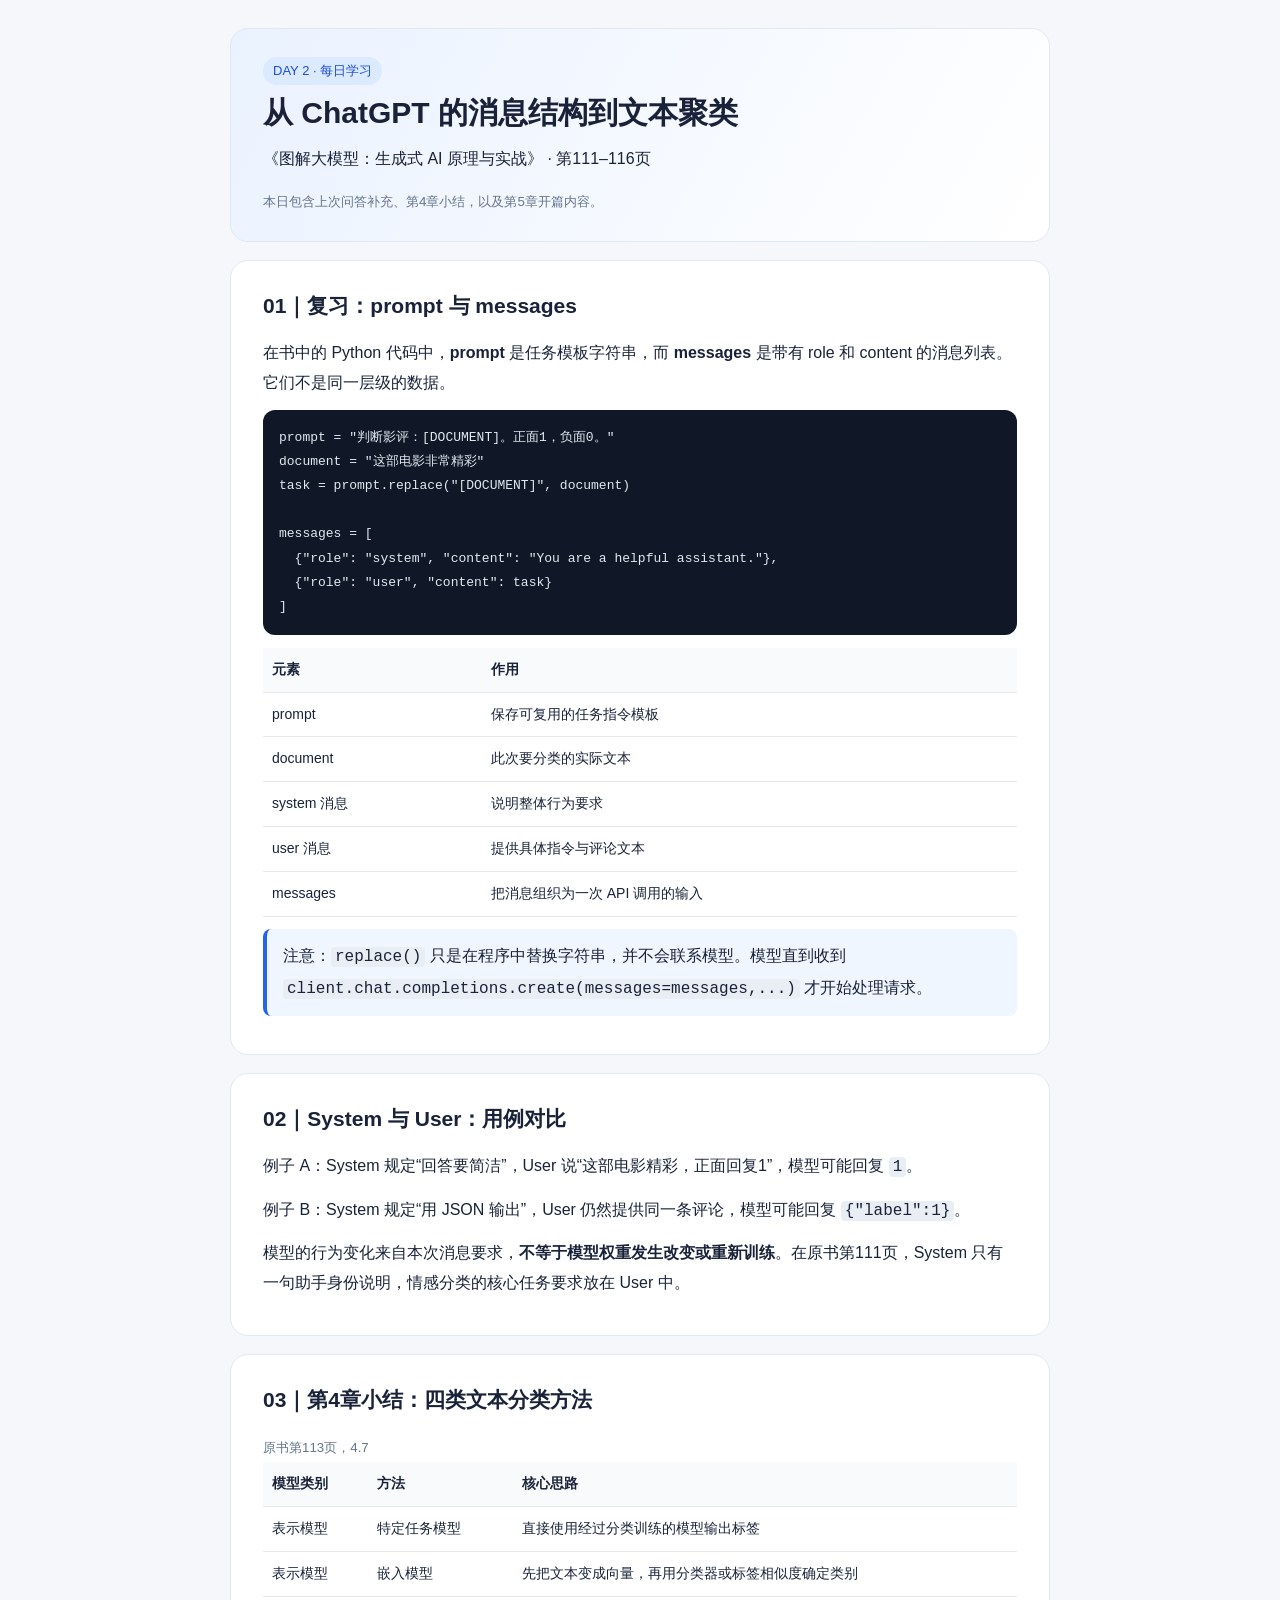
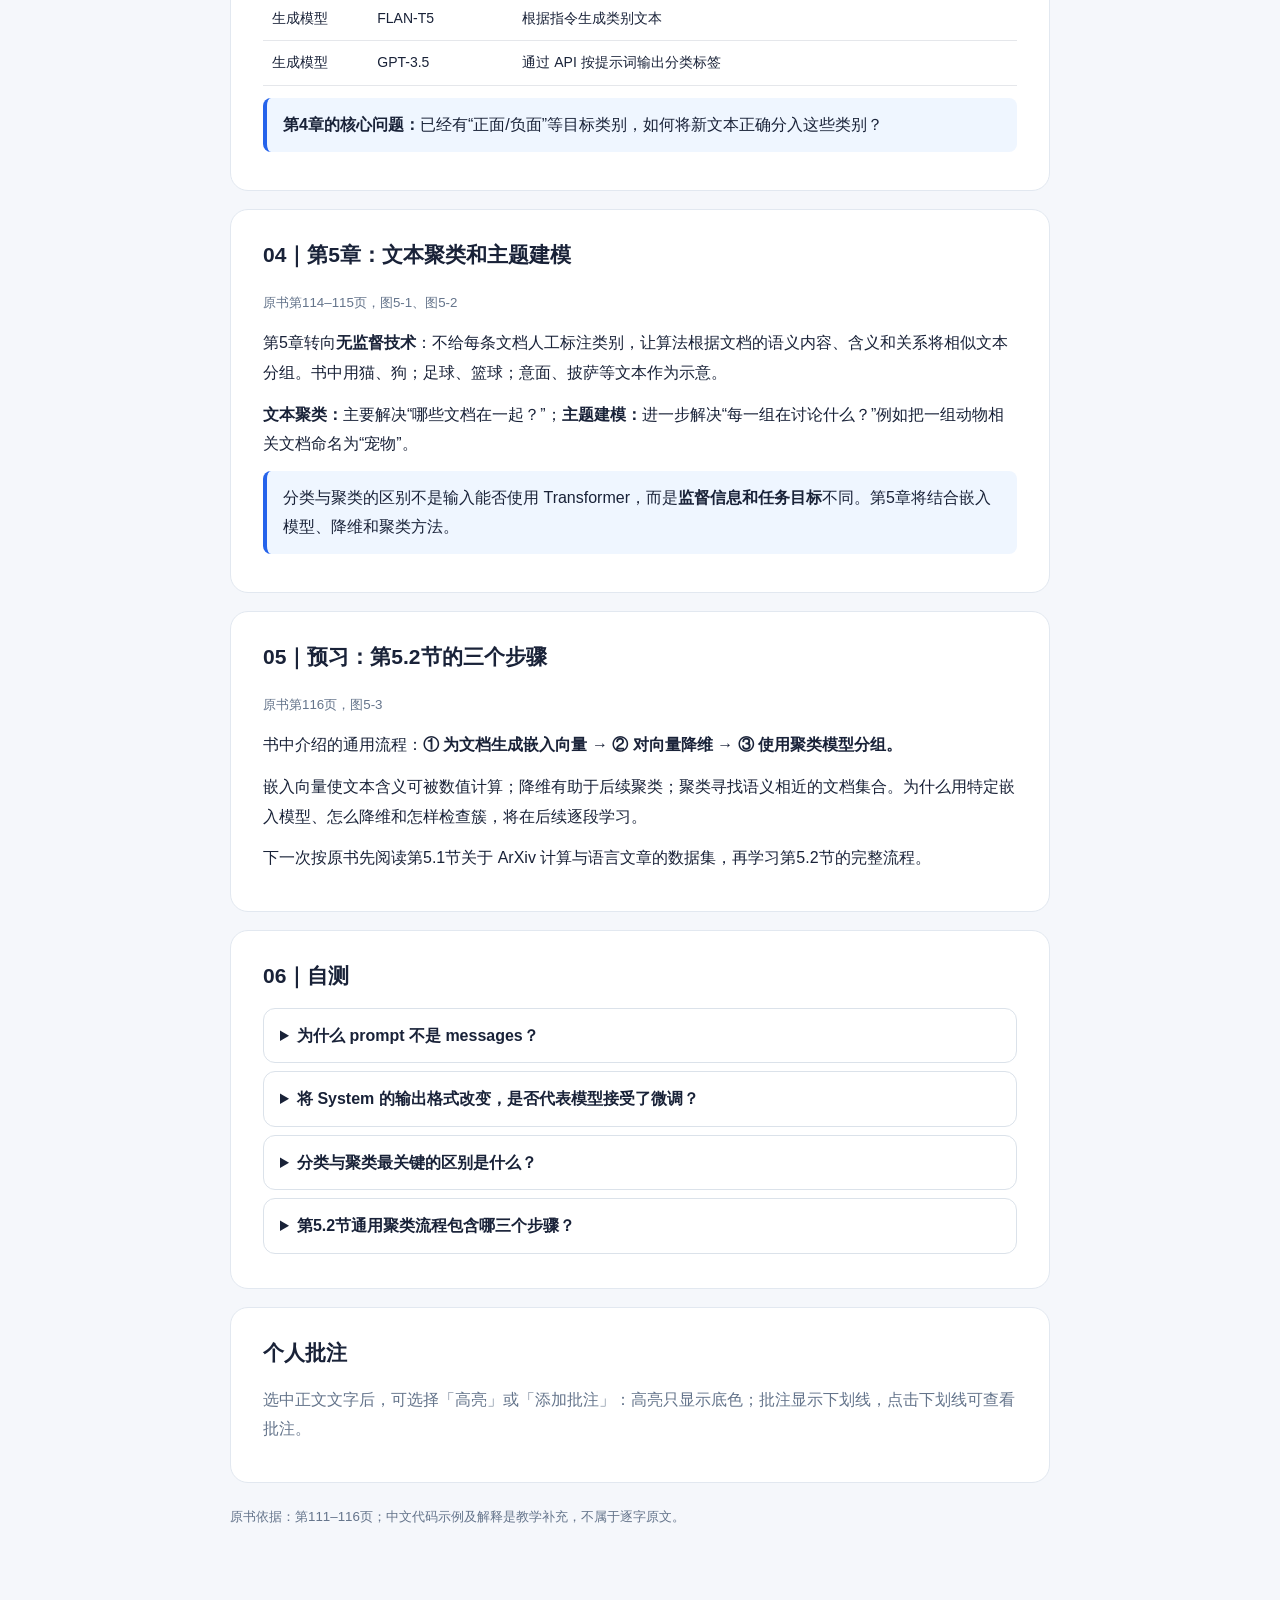
==== day2.html @ 26bf7734 "Prevent text annotation wrapping from breaking paragraph layout" ====
<!doctype html>
<html lang="zh-CN"><head><meta charset="utf-8"><meta name="viewport" content="width=device-width,initial-scale=1">
<title>Day 2｜第4章总结与第5章文本聚类入门</title>
<style>
:root{color-scheme:light}*{box-sizing:border-box}body{margin:0;background:#f5f7fb;color:#192238;font:16px/1.85 -apple-system,BlinkMacSystemFont,"Segoe UI","PingFang SC",sans-serif}.wrap{max-width:860px;margin:auto;padding:28px 20px 90px}header,section{background:white;border:1px solid #e2e8f0;border-radius:18px;padding:26px 32px;margin-bottom:18px}header{background:linear-gradient(120deg,#eaf2ff,white)}h1{font-size:30px;line-height:1.3;margin:8px 0}h2{font-size:21px;margin:0 0 12px}h3{font-size:17px}p{margin:12px 0}small,.muted{color:#64748b}.pill{display:inline-block;color:#1d4ed8;background:#dbeafe;border-radius:20px;padding:2px 10px;font-size:13px}.call{background:#eff6ff;padding:12px 16px;border-left:4px solid #2563eb;border-radius:8px}pre{background:#101827;color:#e2e8f0;padding:16px;border-radius:12px;white-space:pre-wrap;overflow:auto;font-size:13px}code{font-family:ui-monospace,Consolas,monospace}p code{background:#e9eef5;padding:1px 4px;border-radius:4px}table{width:100%;border-collapse:collapse;font-size:14px}th,td{border-bottom:1px solid #e5e7eb;padding:9px;text-align:left}th{background:#f8fafc}details{border:1px solid #dbe2ea;padding:12px 16px;border-radius:12px;margin:8px 0}summary{cursor:pointer;font-weight:600}mark.note{background:#ffed9d;cursor:pointer}#annotate{display:none;position:fixed;bottom:16px;right:16px;z-index:10;background:#1d4ed8;color:white;border:0;border-radius:10px;padding:10px 15px;cursor:pointer}#editor{display:none;position:fixed;bottom:18px;right:18px;width:min(360px,calc(100vw - 36px));z-index:20;background:white;box-shadow:0 12px 45px #0003;padding:20px;border:1px solid #ddd;border-radius:14px}#editor textarea{width:100%;height:100px;padding:10px;border:1px solid #cbd5e1;border-radius:8px}button{cursor:pointer}#editor button{margin:8px 8px 0 0;padding:6px 12px;border-radius:7px;border:1px solid #cbd5e1}.toolbar{display:flex;gap:10px;flex-wrap:wrap;margin:10px 0}.toolbar button{background:#fff;border:1px solid #bfd1e8;border-radius:9px;padding:6px 12px}#notes{background:#eff6ff;border-radius:10px;padding:10px;display:none}.noteitem{border-bottom:1px solid #dae2ef;padding:8px 0;white-space:pre-wrap}@media(max-width:600px){header,section{padding:20px}.wrap{padding:14px}}
/* Selection actions: highlight and annotation are visually distinct */
.annotation-mark{display:inline;border-radius:2px;padding:0;box-decoration-break:clone;-webkit-box-decoration-break:clone}
.annotation-highlight{background:#ffe89a!important;color:inherit!important;text-decoration:none!important;box-shadow:none!important;cursor:inherit}
.annotation-underline{background:transparent!important;color:inherit!important;text-decoration:underline!important;text-decoration-color:#2563eb!important;text-decoration-thickness:1.5px!important;text-underline-offset:3px!important;cursor:pointer}
.annotation-underline:hover{text-decoration-thickness:2px!important}
.annotation-ui{font:14px/1.5 -apple-system,BlinkMacSystemFont,"Segoe UI","PingFang SC","Microsoft YaHei",sans-serif;color:#172033}
.annotation-toolbar{position:fixed;z-index:99999;display:none;align-items:center;gap:6px;padding:6px;background:#fff;border:1px solid #dbe3ef;border-radius:12px;box-shadow:0 8px 24px rgba(15,23,42,.2);width:max-content;max-width:calc(100vw - 16px)}
.annotation-toolbar button{border:1px solid #d0d5dd;background:#fff;border-radius:8px;padding:7px 11px;cursor:pointer;font-family:inherit;font-size:13px;font-weight:600;line-height:1.3;white-space:nowrap}
.annotation-toolbar #makeHighlight{background:#fff4c2;border-color:#e6c65c}
.annotation-toolbar #makeAnnotation{background:#eff6ff;border-color:#93c5fd;color:#1d4ed8}
#annotationToolbarStatus{font-size:11px;color:#b45309;max-width:180px}
#annotationEditor,#annotationBubble{position:fixed;z-index:99998;display:none;right:18px;bottom:18px;width:min(360px,calc(100vw - 36px));background:#fff;border:1px solid #dbe3ef;border-radius:16px;padding:15px;box-shadow:0 16px 45px rgba(15,23,42,.2)}
#annotationEditor h3,#annotationBubble h3{font-size:15px;margin:0 0 8px}
#annotationEditor textarea{width:100%;min-height:110px;resize:vertical;border:1px solid #d0d5dd;border-radius:10px;padding:10px;font:14px/1.6 inherit;outline:none}
#annotationEditor textarea:focus{border-color:#2563eb;box-shadow:0 0 0 3px #dbeafe}
.annotation-buttons{display:flex;justify-content:flex-end;gap:8px;margin-top:10px}
.annotation-buttons button{border:1px solid #d0d5dd;background:#fff;border-radius:9px;padding:7px 11px;cursor:pointer;font:inherit}
.annotation-buttons .primary{background:#2563eb;border-color:#2563eb;color:#fff}
#annotationBubble .quote{font-size:12px;color:#64748b;background:#f8fafc;padding:8px;border-radius:8px;margin:8px 0;max-height:72px;overflow:auto}
#annotationBubble .note-body{white-space:pre-wrap;overflow-wrap:anywhere}
@media(max-width:650px){#annotationEditor,#annotationBubble{right:10px;bottom:10px;width:calc(100vw - 20px)}}
</style></head>
<body><div class="wrap">
<header><div class="pill">DAY 2 · 每日学习</div><h1>从 ChatGPT 的消息结构到文本聚类</h1><p>《图解大模型：生成式 AI 原理与实战》 · 第111–116页</p><small>本日包含上次问答补充、第4章小结，以及第5章开篇内容。</small></header>
<section><h2>01｜复习：prompt 与 messages</h2><p>在书中的 Python 代码中，<b>prompt</b> 是任务模板字符串，而 <b>messages</b> 是带有 role 和 content 的消息列表。它们不是同一层级的数据。</p>
<pre>prompt = "判断影评：[DOCUMENT]。正面1，负面0。"
document = "这部电影非常精彩"
task = prompt.replace("[DOCUMENT]", document)

messages = [
  {"role": "system", "content": "You are a helpful assistant."},
  {"role": "user", "content": task}
]</pre>
<table><tr><th>元素</th><th>作用</th></tr><tr><td>prompt</td><td>保存可复用的任务指令模板</td></tr><tr><td>document</td><td>此次要分类的实际文本</td></tr><tr><td>system 消息</td><td>说明整体行为要求</td></tr><tr><td>user 消息</td><td>提供具体指令与评论文本</td></tr><tr><td>messages</td><td>把消息组织为一次 API 调用的输入</td></tr></table>
<p class="call">注意：<code>replace()</code> 只是在程序中替换字符串，并不会联系模型。模型直到收到 <code>client.chat.completions.create(messages=messages,...)</code> 才开始处理请求。</p></section>
<section><h2>02｜System 与 User：用例对比</h2>
<p>例子 A：System 规定“回答要简洁”，User 说“这部电影精彩，正面回复1”，模型可能回复 <code>1</code>。</p>
<p>例子 B：System 规定“用 JSON 输出”，User 仍然提供同一条评论，模型可能回复 <code>{"label":1}</code>。</p>
<p>模型的行为变化来自本次消息要求，<b>不等于模型权重发生改变或重新训练</b>。在原书第111页，System 只有一句助手身份说明，情感分类的核心任务要求放在 User 中。</p></section>
<section><h2>03｜第4章小结：四类文本分类方法</h2><small>原书第113页，4.7</small>
<table><tr><th>模型类别</th><th>方法</th><th>核心思路</th></tr><tr><td>表示模型</td><td>特定任务模型</td><td>直接使用经过分类训练的模型输出标签</td></tr><tr><td>表示模型</td><td>嵌入模型</td><td>先把文本变成向量，再用分类器或标签相似度确定类别</td></tr><tr><td>生成模型</td><td>FLAN-T5</td><td>根据指令生成类别文本</td></tr><tr><td>生成模型</td><td>GPT-3.5</td><td>通过 API 按提示词输出分类标签</td></tr></table>
<p class="call"><b>第4章的核心问题：</b>已经有“正面/负面”等目标类别，如何将新文本正确分入这些类别？</p></section>
<section><h2>04｜第5章：文本聚类和主题建模</h2><small>原书第114–115页，图5-1、图5-2</small>
<p>第5章转向<b>无监督技术</b>：不给每条文档人工标注类别，让算法根据文档的语义内容、含义和关系将相似文本分组。书中用猫、狗；足球、篮球；意面、披萨等文本作为示意。</p>
<p><b>文本聚类：</b>主要解决“哪些文档在一起？”；<b>主题建模：</b>进一步解决“每一组在讨论什么？”例如把一组动物相关文档命名为“宠物”。</p>
<p class="call">分类与聚类的区别不是输入能否使用 Transformer，而是<b>监督信息和任务目标</b>不同。第5章将结合嵌入模型、降维和聚类方法。</p></section>
<section><h2>05｜预习：第5.2节的三个步骤</h2><small>原书第116页，图5-3</small>
<p>书中介绍的通用流程：<b>① 为文档生成嵌入向量 → ② 对向量降维 → ③ 使用聚类模型分组。</b></p>
<p>嵌入向量使文本含义可被数值计算；降维有助于后续聚类；聚类寻找语义相近的文档集合。为什么用特定嵌入模型、怎么降维和怎样检查簇，将在后续逐段学习。</p>
<p>下一次按原书先阅读第5.1节关于 ArXiv 计算与语言文章的数据集，再学习第5.2节的完整流程。</p></section>
<section><h2>06｜自测</h2>
<details><summary>为什么 prompt 不是 messages？</summary><p>在这段代码中，prompt 是字符串模板，而 messages 是包含多条带角色消息的列表。prompt 的填充结果被放进其中一条 User 消息。</p></details>
<details><summary>将 System 的输出格式改变，是否代表模型接受了微调？</summary><p>不是。改变的是当前请求的指令，模型参数没有因此更新。</p></details>
<details><summary>分类与聚类最关键的区别是什么？</summary><p>分类通常根据已定义的目标类别分配标签，而无监督聚类尝试从无人工类别标签的文本中发现相似组别。</p></details>
<details><summary>第5.2节通用聚类流程包含哪三个步骤？</summary><p>嵌入文档、对嵌入向量降维、对降维后的向量聚类。</p></details></section>
<section><h2>个人批注</h2><p class="muted">选中正文文字后，可选择「高亮」或「添加批注」：高亮只显示底色；批注显示下划线，点击下划线可查看批注。</p></section>
<small>原书依据：第111–116页；中文代码示例及解释是教学补充，不属于逐字原文。</small></div>

<div id="annotationAction" class="annotation-ui annotation-toolbar" data-annotation-ui>
  <button id="makeHighlight" type="button" title="只给选中文字添加颜色">高亮</button>
  <button id="makeAnnotation" type="button" title="给选中文字添加下划线并写批注">添加批注</button>
  <span id="annotationToolbarStatus" role="status"></span>
</div>
<div id="annotationEditor" class="annotation-ui" data-annotation-ui>
  <h3>添加批注</h3><div class="quote" id="annotationQuote"></div>
  <textarea id="annotationText" placeholder="写下你的理解、疑问或补充"></textarea>
  <div id="annotationStatus" role="status" style="font-size:12px;color:#b45309;min-height:18px;margin-top:6px"></div>
  <div class="annotation-buttons"><button id="annotationCancel" type="button">取消</button><button id="annotationSave" class="primary" type="button">保存批注</button></div>
</div>
<div id="annotationBubble" class="annotation-ui" data-annotation-ui>
  <div style="display:flex;justify-content:space-between;align-items:center"><h3>这段文字的批注</h3><button id="annotationBubbleClose" type="button" style="border:0;background:transparent;font-size:20px;cursor:pointer">×</button></div>
  <div id="annotationBubbleQuote" class="quote"></div><div id="annotationBubbleText" class="note-body"></div>
</div>
<script>
(()=>{
 const init=()=>{
  const root=document.querySelector('.wrap')||document.querySelector('.layout > main');
  if(!root||!window.parent){return;}
  if(!window.parent.StudyNotes){setTimeout(init,30);return;}
  const action=document.getElementById('annotationAction');
  const editor=document.getElementById('annotationEditor');
  const bubble=document.getElementById('annotationBubble');
  const quoteBox=document.getElementById('annotationQuote');
  const noteInput=document.getElementById('annotationText');
  const toolbarStatus=document.getElementById('annotationToolbarStatus');
  let pending=null;
  const day='2';
  function textNodes(){
   const out=[],walker=document.createTreeWalker(root,NodeFilter.SHOW_TEXT,{acceptNode(n){
    if(!n.nodeValue||!n.nodeValue.length)return NodeFilter.FILTER_REJECT;
    if(n.parentElement&&n.parentElement.closest('[data-annotation-ui],script,style'))return NodeFilter.FILTER_REJECT;
    return NodeFilter.FILTER_ACCEPT;
   }});
   let n;while(n=walker.nextNode())out.push(n);return out;
  }
  function offsetsFromRange(range){
   const a=document.createRange();a.selectNodeContents(root);a.setEnd(range.startContainer,range.startOffset);
   const b=document.createRange();b.selectNodeContents(root);b.setEnd(range.endContainer,range.endOffset);
   return {start:a.toString().length,end:b.toString().length,quote:range.toString()};
  }
  function rangeFromOffsets(start,end){
   const nodes=textNodes();let total=0,startNode=null,endNode=null,startOffset=0,endOffset=0;
   for(const n of nodes){const next=total+n.nodeValue.length;
    if(!startNode&&start>=total&&start<=next){startNode=n;startOffset=start-total;}
    if(!endNode&&end>=total&&end<=next){endNode=n;endOffset=end-total;break;}
    total=next;
   }
   if(!startNode||!endNode)return null;
   const r=document.createRange();try{r.setStart(startNode,startOffset);r.setEnd(endNode,endOffset);return r;}catch(e){return null;}
  }
  function wrapRecord(record){
   // Preserve the original paragraph, link and heading layout.
   // Never extract a multi-element Range into one <mark>.
   if(!Number.isFinite(record.start)||!Number.isFinite(record.end)||record.end<=record.start)return;
   const nodes=textNodes(),parts=[];let cursor=0;
   const plain=nodes.map(n=>n.nodeValue).join('');
   if(record.quote&&plain.slice(record.start,record.end)!==record.quote)return;
   for(const n of nodes){
    const next=cursor+n.nodeValue.length;
    const from=Math.max(0,record.start-cursor);
    const to=Math.min(n.nodeValue.length,record.end-cursor);
    if(to>from)parts.push({node:n,from,to});
    cursor=next;
   }
   // Work backwards so splitting a text node cannot invalidate later offsets.
   for(let i=parts.length-1;i>=0;i--){
    const {node,from,to}=parts[i];
    if(!node.isConnected)continue;
    const mark=document.createElement('span');
    const isHighlight=record.type==='highlight';
    mark.className='annotation-mark '+(isHighlight?'annotation-highlight':'annotation-underline');
    mark.dataset.noteId=record.id;
    mark.dataset.noteType=isHighlight?'highlight':'annotation';
    mark.title=isHighlight?'文本高亮':'点击查看批注';
    const r=document.createRange();
    r.setStart(node,from);r.setEnd(node,to);
    try{r.surroundContents(mark);}catch(e){/* Leave original DOM untouched on unsupported selections. */}
   }
  }
  function restore(){
   const records=window.parent.StudyNotes.getAnnotations(day).filter(n=>Number.isFinite(n.start)&&Number.isFinite(n.end)).slice().sort((a,b)=>a.start-b.start);
   records.forEach(wrapRecord);
  }
  function unwrapAll(){root.querySelectorAll('.annotation-mark').forEach(m=>m.replaceWith(...Array.from(m.childNodes)));}
  function refresh(){unwrapAll();restore();}
  function hideAction(){action.style.display='none';}
  function clearSelection(){const sel=window.getSelection();if(sel)sel.removeAllRanges();}
  function showError(message){toolbarStatus.textContent=message;action.style.display='flex';}
  function saveRecord(record){
   const saved=window.parent.StudyNotes.saveAnnotation(day,record);
   if(!saved)throw new Error('保存接口没有返回结果。');
   wrapRecord(saved);window.parent.StudyNotes.refreshCount();clearSelection();hideAction();pending=null;
   return saved;
  }
  function openEditor(){
   if(!pending)return;
   quoteBox.textContent=pending.quote;noteInput.value='';
   document.getElementById('annotationStatus').textContent='';
   editor.style.display='block';bubble.style.display='none';hideAction();noteInput.focus();
  }
  function closeEditor(){editor.style.display='none';pending=null;}
  document.addEventListener('mouseup',e=>{
   if(e.target.closest&&e.target.closest('[data-annotation-ui]'))return;
   const sel=window.getSelection();
   if(!sel||sel.isCollapsed||!sel.toString().trim()){hideAction();return;}
   const r=sel.getRangeAt(0);if(!root.contains(r.commonAncestorContainer))return;
   pending=offsetsFromRange(r);toolbarStatus.textContent='';
   const rect=r.getBoundingClientRect();
   action.style.left=Math.max(8,Math.min(rect.left,window.innerWidth-250))+'px';
   action.style.top=Math.max(8,Math.min(rect.bottom+8,window.innerHeight-50))+'px';
   action.style.display='flex';
  });
  action.addEventListener('mousedown',e=>e.preventDefault());
  document.getElementById('makeHighlight').addEventListener('click',()=>{
   if(!pending)return;
   try{saveRecord({...pending,type:'highlight',note:'',createdAt:new Date().toISOString()});}
   catch(err){showError('高亮保存失败：'+(err&&err.message?err.message:'未知错误'));}
  });
  document.getElementById('makeAnnotation').addEventListener('click',openEditor);
  document.getElementById('annotationCancel').addEventListener('click',closeEditor);
  document.getElementById('annotationSave').addEventListener('click',()=>{
   const text=noteInput.value.trim();
   if(!text){noteInput.focus();document.getElementById('annotationStatus').textContent='请先填写批注内容。';return;}
   if(!pending){document.getElementById('annotationStatus').textContent='没有捕获到选中的原文，请重新选择文字。';return;}
   try{
    saveRecord({...pending,type:'annotation',note:text,createdAt:new Date().toISOString()});
    editor.style.display='none';bubble.style.display='none';
   }catch(err){document.getElementById('annotationStatus').textContent='保存失败：'+(err&&err.message?err.message:'未知错误');}
  });
  document.getElementById('annotationBubbleClose').addEventListener('click',()=>bubble.style.display='none');
  root.addEventListener('click',e=>{
   const mark=e.target.closest&&e.target.closest('[data-note-id]');if(!mark||mark.dataset.noteType==='highlight')return;
   const record=window.parent.StudyNotes.getAnnotation(day,mark.dataset.noteId);if(!record)return;
   document.getElementById('annotationBubbleQuote').textContent=record.quote;
   document.getElementById('annotationBubbleText').textContent=record.note||'';
   bubble.style.display='block';
  });
  window.focusAnnotation=function(id){
   const mark=root.querySelector('[data-note-id="'+CSS.escape(id)+'"]');
   if(mark){mark.scrollIntoView({behavior:'smooth',block:'center'});if(mark.dataset.noteType!=='highlight')mark.click();}
  };
  window.restoreAnnotations=restore;
  window.refreshAnnotations=refresh;
  function migrateLegacy(){
   const key='llm-study-day'+day+'-notes-v1';let legacy=[];
   try{legacy=JSON.parse(localStorage.getItem(key)||'[]');}catch(e){legacy=[];}
   if(!Array.isArray(legacy)||!legacy.length)return;
   const source=textNodes().map(n=>n.nodeValue).join('');let cursor=0;
   legacy.forEach(old=>{
    if(!old||!old.quote||!old.note)return;
    let start=source.indexOf(old.quote,cursor);if(start<0)start=source.indexOf(old.quote);
    if(start>=0){window.parent.StudyNotes.saveAnnotation(day,{quote:old.quote,start,end:start+old.quote.length,type:'annotation',note:old.note,createdAt:old.time||new Date().toISOString()});cursor=start+old.quote.length;}
   });
   localStorage.removeItem(key);
  }
  migrateLegacy();restore();
 };
 init();
})();
</script>
</body></html>
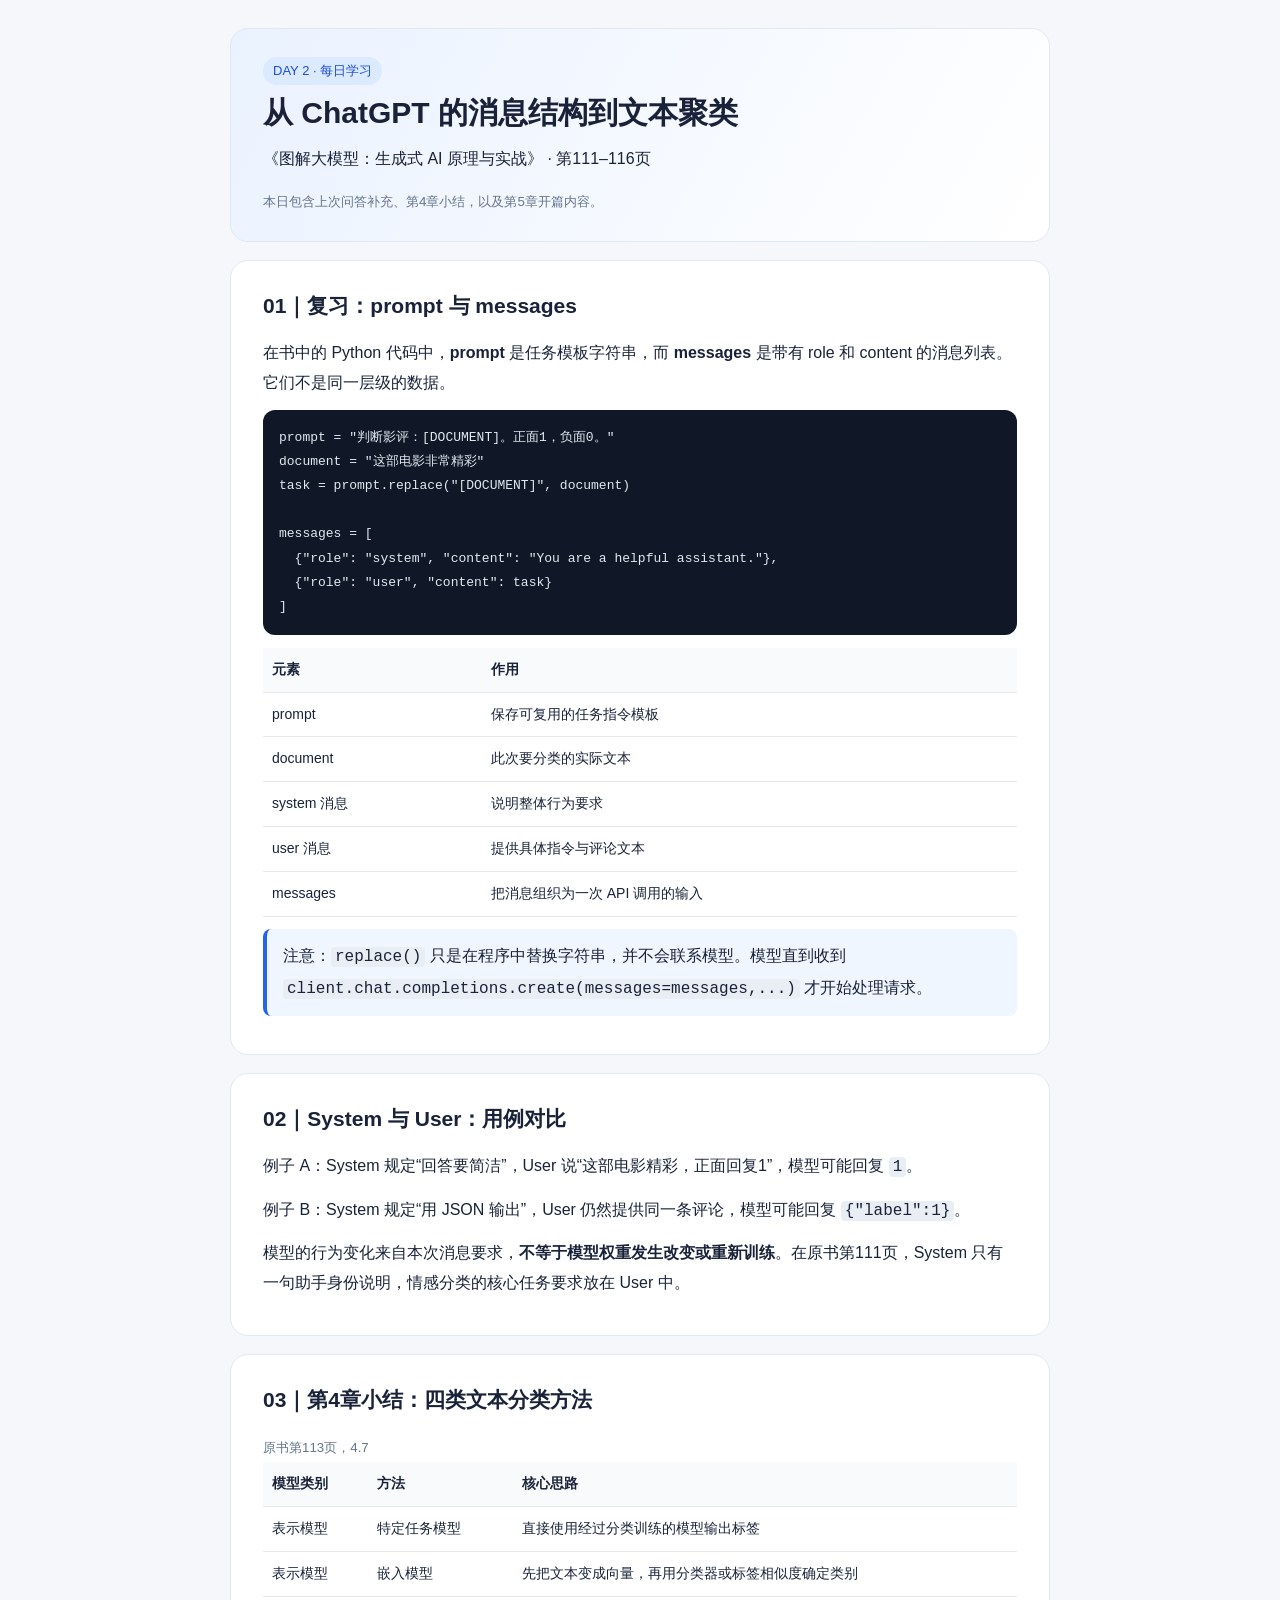
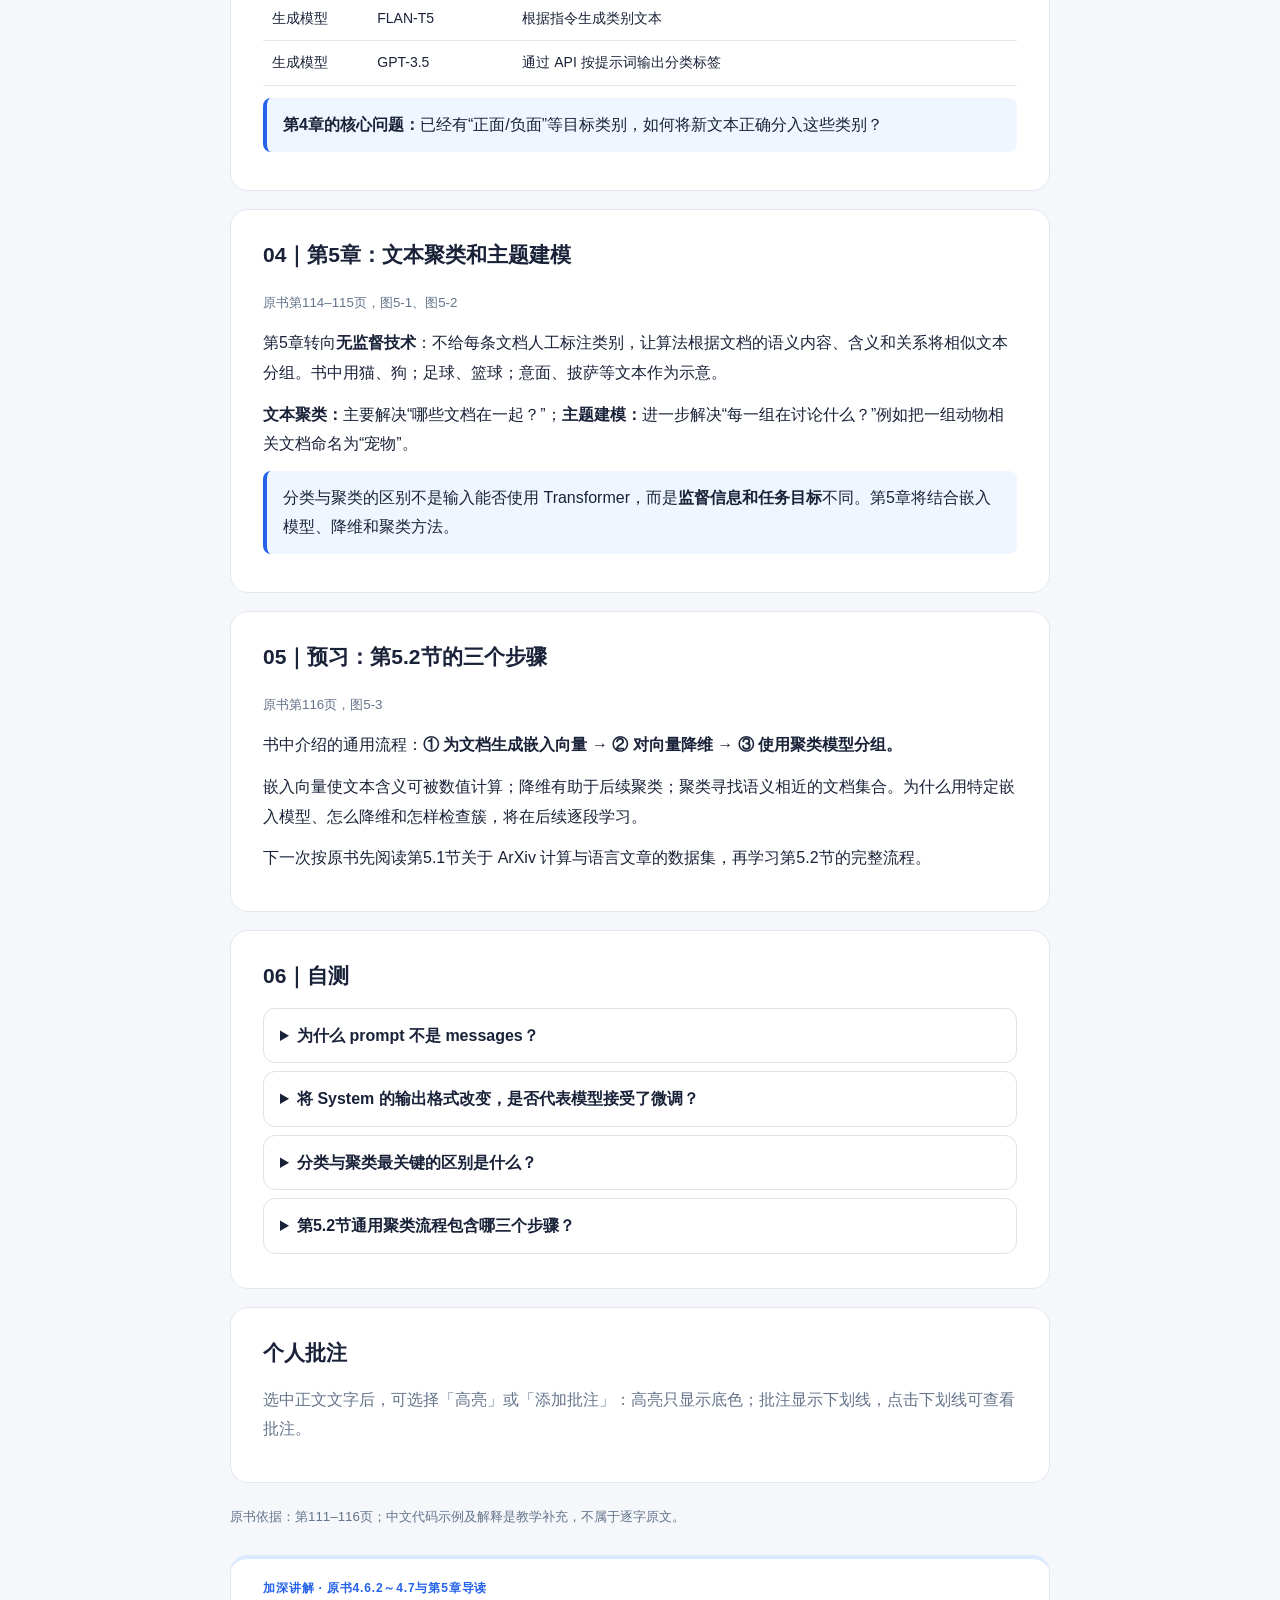
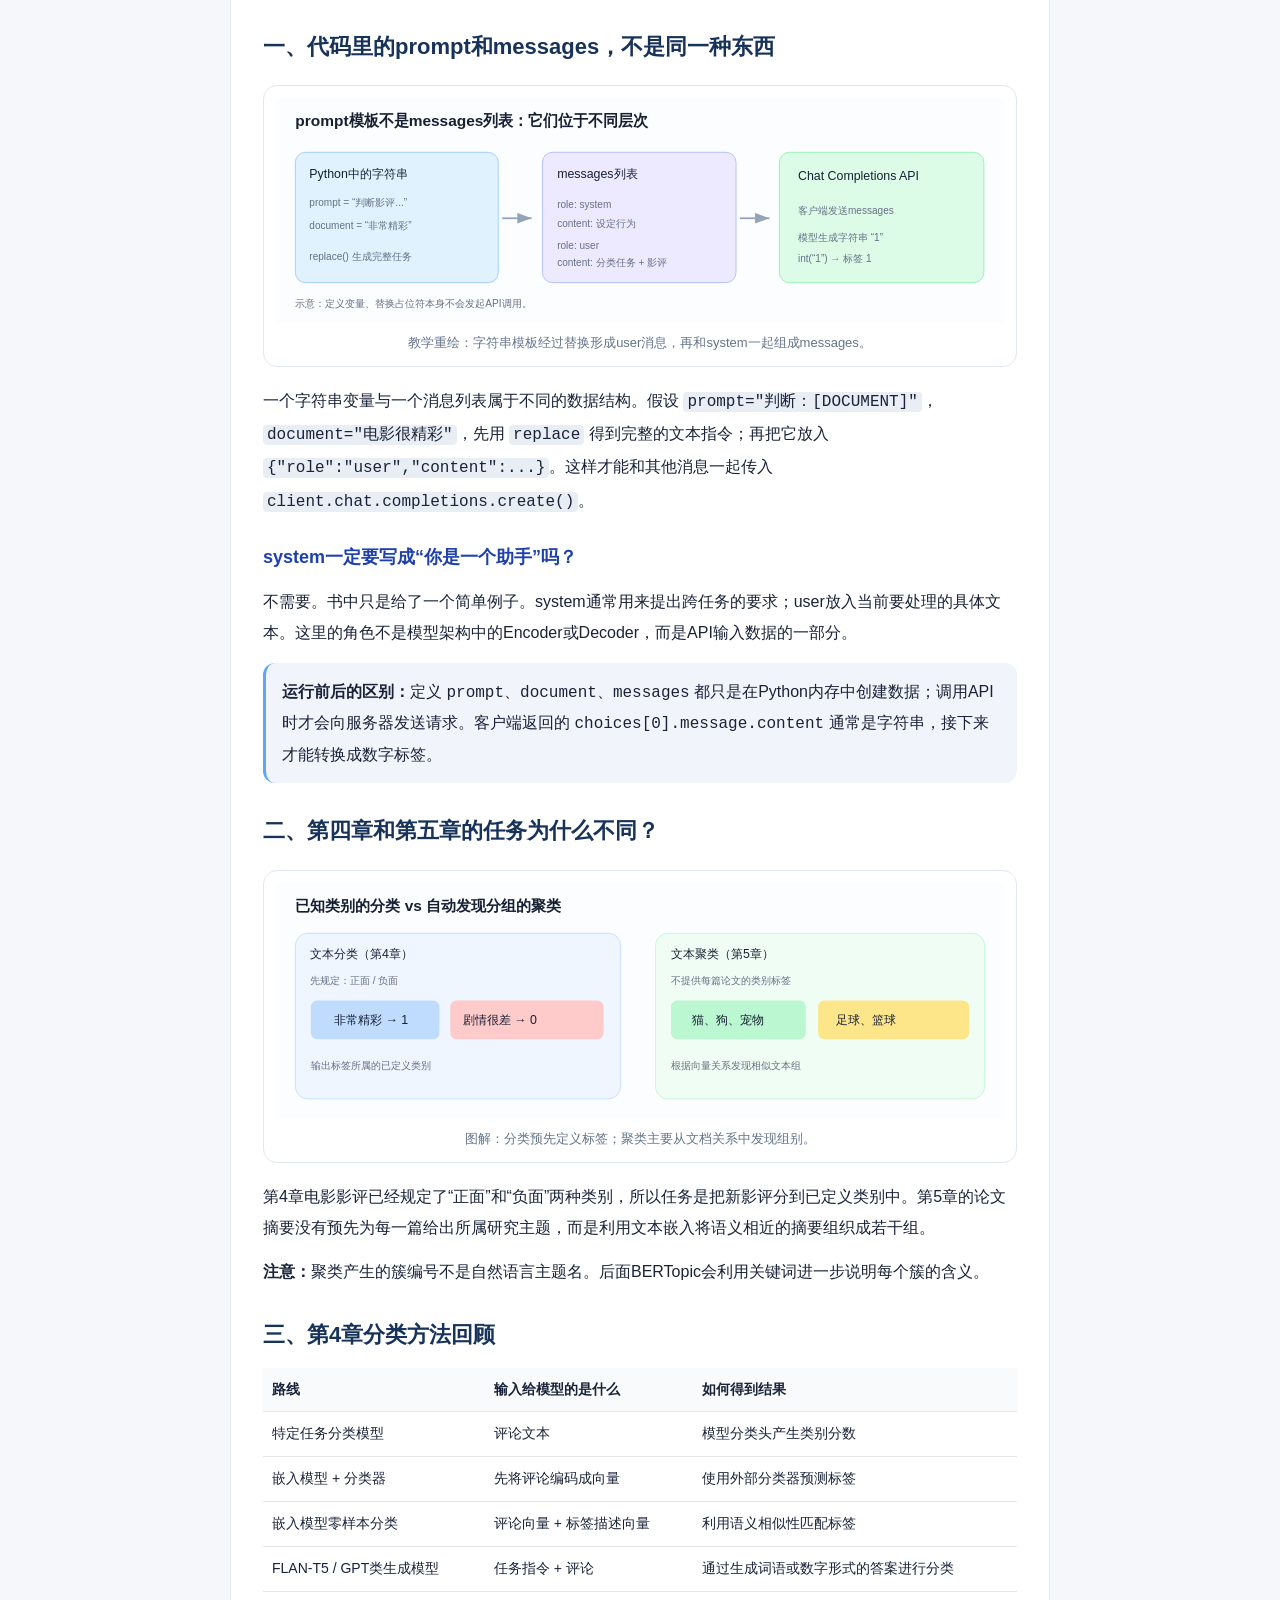
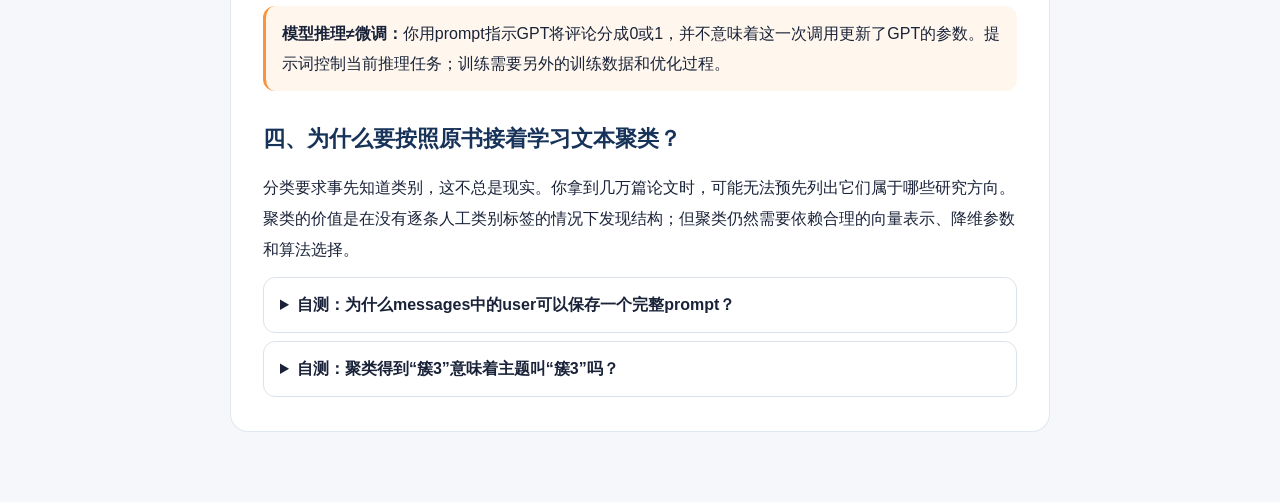
==== commit 517b81c7: "Expand day2.html with detailed diagrams and textbook-grounded examples" ====
--- a/day2.html
+++ b/day2.html
@@ -24,8 +24,10 @@
 #annotationBubble .quote{font-size:12px;color:#64748b;background:#f8fafc;padding:8px;border-radius:8px;margin:8px 0;max-height:72px;overflow:auto}
 #annotationBubble .note-body{white-space:pre-wrap;overflow-wrap:anywhere}
 @media(max-width:650px){#annotationEditor,#annotationBubble{right:10px;bottom:10px;width:calc(100vw - 20px)}}
-</style></head>
-<body><div class="wrap">
+</style><link rel="stylesheet" href="annotations.css">
+<link rel="stylesheet" href="lesson-expanded.css">
+</head>
+<body data-study-day="2"><div class="wrap">
 <header><div class="pill">DAY 2 · 每日学习</div><h1>从 ChatGPT 的消息结构到文本聚类</h1><p>《图解大模型：生成式 AI 原理与实战》 · 第111–116页</p><small>本日包含上次问答补充、第4章小结，以及第5章开篇内容。</small></header>
 <section><h2>01｜复习：prompt 与 messages</h2><p>在书中的 Python 代码中，<b>prompt</b> 是任务模板字符串，而 <b>messages</b> 是带有 role 和 content 的消息列表。它们不是同一层级的数据。</p>
 <pre>prompt = "判断影评：[DOCUMENT]。正面1，负面0。"
@@ -59,168 +61,29 @@
 <details><summary>分类与聚类最关键的区别是什么？</summary><p>分类通常根据已定义的目标类别分配标签，而无监督聚类尝试从无人工类别标签的文本中发现相似组别。</p></details>
 <details><summary>第5.2节通用聚类流程包含哪三个步骤？</summary><p>嵌入文档、对嵌入向量降维、对降维后的向量聚类。</p></details></section>
 <section><h2>个人批注</h2><p class="muted">选中正文文字后，可选择「高亮」或「添加批注」：高亮只显示底色；批注显示下划线，点击下划线可查看批注。</p></section>
-<small>原书依据：第111–116页；中文代码示例及解释是教学补充，不属于逐字原文。</small></div>
+<small>原书依据：第111–116页；中文代码示例及解释是教学补充，不属于逐字原文。</small><section class="study-longread" id="expanded-day2"><div class="kicker">加深讲解 · 原书4.6.2～4.7与第5章导读</div><h2>一、代码里的prompt和messages，不是同一种东西</h2>
+<figure><img src="figures/api-message-flow.svg" alt="提示词字符串与消息列表之间的关系"><figcaption>教学重绘：字符串模板经过替换形成user消息，再和system一起组成messages。</figcaption></figure>
+<p>一个字符串变量与一个消息列表属于不同的数据结构。假设 <code>prompt="判断：[DOCUMENT]"</code>，<code>document="电影很精彩"</code>，先用 <code>replace</code> 得到完整的文本指令；再把它放入 <code>{"role":"user","content":...}</code>。这样才能和其他消息一起传入 <code>client.chat.completions.create()</code>。</p>
+<h3>system一定要写成“你是一个助手”吗？</h3><p>不需要。书中只是给了一个简单例子。system通常用来提出跨任务的要求；user放入当前要处理的具体文本。这里的角色不是模型架构中的Encoder或Decoder，而是API输入数据的一部分。</p>
+<div class="explain"><b>运行前后的区别：</b>定义 <code>prompt</code>、<code>document</code>、<code>messages</code> 都只是在Python内存中创建数据；调用API时才会向服务器发送请求。客户端返回的 <code>choices[0].message.content</code> 通常是字符串，接下来才能转换成数字标签。</div>
+<h2>二、第四章和第五章的任务为什么不同？</h2>
+<figure><img src="figures/classification-vs-clustering.svg" alt="文本分类和文本聚类的任务区别"><figcaption>图解：分类预先定义标签；聚类主要从文档关系中发现组别。</figcaption></figure>
+<p>第4章电影影评已经规定了“正面”和“负面”两种类别，所以任务是把新影评分到已定义类别中。第5章的论文摘要没有预先为每一篇给出所属研究主题，而是利用文本嵌入将语义相近的摘要组织成若干组。</p>
+<p><b>注意：</b>聚类产生的簇编号不是自然语言主题名。后面BERTopic会利用关键词进一步说明每个簇的含义。</p>
+<h2>三、第4章分类方法回顾</h2>
+<table><thead><tr><th>路线</th><th>输入给模型的是什么</th><th>如何得到结果</th></tr></thead><tbody>
+<tr><td>特定任务分类模型</td><td>评论文本</td><td>模型分类头产生类别分数</td></tr>
+<tr><td>嵌入模型 + 分类器</td><td>先将评论编码成向量</td><td>使用外部分类器预测标签</td></tr>
+<tr><td>嵌入模型零样本分类</td><td>评论向量 + 标签描述向量</td><td>利用语义相似性匹配标签</td></tr>
+<tr><td>FLAN-T5 / GPT类生成模型</td><td>任务指令 + 评论</td><td>通过生成词语或数字形式的答案进行分类</td></tr>
+</tbody></table>
+<div class="warn"><b>模型推理≠微调：</b>你用prompt指示GPT将评论分成0或1，并不意味着这一次调用更新了GPT的参数。提示词控制当前推理任务；训练需要另外的训练数据和优化过程。</div>
+<h2>四、为什么要按照原书接着学习文本聚类？</h2><p>分类要求事先知道类别，这不总是现实。你拿到几万篇论文时，可能无法预先列出它们属于哪些研究方向。聚类的价值是在没有逐条人工类别标签的情况下发现结构；但聚类仍然需要依赖合理的向量表示、降维参数和算法选择。</p>
+<details><summary>自测：为什么messages中的user可以保存一个完整prompt？</summary><p>因为prompt变量在这段代码中只是字符串，而user消息中的content本来就是存放文本内容的位置。先把document填入prompt，再放进content即可。</p></details>
+<details><summary>自测：聚类得到“簇3”意味着主题叫“簇3”吗？</summary><p>不意味着。簇编号只是算法给分组的标识，还需要检查文档内容，或进一步用主题建模输出关键词。</p></details>
+</section>
+</div>
 
-<div id="annotationAction" class="annotation-ui annotation-toolbar" data-annotation-ui>
-  <button id="makeHighlight" type="button" title="只给选中文字添加颜色">高亮</button>
-  <button id="makeAnnotation" type="button" title="给选中文字添加下划线并写批注">添加批注</button>
-  <span id="annotationToolbarStatus" role="status"></span>
-</div>
-<div id="annotationEditor" class="annotation-ui" data-annotation-ui>
-  <h3>添加批注</h3><div class="quote" id="annotationQuote"></div>
-  <textarea id="annotationText" placeholder="写下你的理解、疑问或补充"></textarea>
-  <div id="annotationStatus" role="status" style="font-size:12px;color:#b45309;min-height:18px;margin-top:6px"></div>
-  <div class="annotation-buttons"><button id="annotationCancel" type="button">取消</button><button id="annotationSave" class="primary" type="button">保存批注</button></div>
-</div>
-<div id="annotationBubble" class="annotation-ui" data-annotation-ui>
-  <div style="display:flex;justify-content:space-between;align-items:center"><h3>这段文字的批注</h3><button id="annotationBubbleClose" type="button" style="border:0;background:transparent;font-size:20px;cursor:pointer">×</button></div>
-  <div id="annotationBubbleQuote" class="quote"></div><div id="annotationBubbleText" class="note-body"></div>
-</div>
-<script>
-(()=>{
- const init=()=>{
-  const root=document.querySelector('.wrap')||document.querySelector('.layout > main');
-  if(!root||!window.parent){return;}
-  if(!window.parent.StudyNotes){setTimeout(init,30);return;}
-  const action=document.getElementById('annotationAction');
-  const editor=document.getElementById('annotationEditor');
-  const bubble=document.getElementById('annotationBubble');
-  const quoteBox=document.getElementById('annotationQuote');
-  const noteInput=document.getElementById('annotationText');
-  const toolbarStatus=document.getElementById('annotationToolbarStatus');
-  let pending=null;
-  const day='2';
-  function textNodes(){
-   const out=[],walker=document.createTreeWalker(root,NodeFilter.SHOW_TEXT,{acceptNode(n){
-    if(!n.nodeValue||!n.nodeValue.length)return NodeFilter.FILTER_REJECT;
-    if(n.parentElement&&n.parentElement.closest('[data-annotation-ui],script,style'))return NodeFilter.FILTER_REJECT;
-    return NodeFilter.FILTER_ACCEPT;
-   }});
-   let n;while(n=walker.nextNode())out.push(n);return out;
-  }
-  function offsetsFromRange(range){
-   const a=document.createRange();a.selectNodeContents(root);a.setEnd(range.startContainer,range.startOffset);
-   const b=document.createRange();b.selectNodeContents(root);b.setEnd(range.endContainer,range.endOffset);
-   return {start:a.toString().length,end:b.toString().length,quote:range.toString()};
-  }
-  function rangeFromOffsets(start,end){
-   const nodes=textNodes();let total=0,startNode=null,endNode=null,startOffset=0,endOffset=0;
-   for(const n of nodes){const next=total+n.nodeValue.length;
-    if(!startNode&&start>=total&&start<=next){startNode=n;startOffset=start-total;}
-    if(!endNode&&end>=total&&end<=next){endNode=n;endOffset=end-total;break;}
-    total=next;
-   }
-   if(!startNode||!endNode)return null;
-   const r=document.createRange();try{r.setStart(startNode,startOffset);r.setEnd(endNode,endOffset);return r;}catch(e){return null;}
-  }
-  function wrapRecord(record){
-   // Preserve the original paragraph, link and heading layout.
-   // Never extract a multi-element Range into one <mark>.
-   if(!Number.isFinite(record.start)||!Number.isFinite(record.end)||record.end<=record.start)return;
-   const nodes=textNodes(),parts=[];let cursor=0;
-   const plain=nodes.map(n=>n.nodeValue).join('');
-   if(record.quote&&plain.slice(record.start,record.end)!==record.quote)return;
-   for(const n of nodes){
-    const next=cursor+n.nodeValue.length;
-    const from=Math.max(0,record.start-cursor);
-    const to=Math.min(n.nodeValue.length,record.end-cursor);
-    if(to>from)parts.push({node:n,from,to});
-    cursor=next;
-   }
-   // Work backwards so splitting a text node cannot invalidate later offsets.
-   for(let i=parts.length-1;i>=0;i--){
-    const {node,from,to}=parts[i];
-    if(!node.isConnected)continue;
-    const mark=document.createElement('span');
-    const isHighlight=record.type==='highlight';
-    mark.className='annotation-mark '+(isHighlight?'annotation-highlight':'annotation-underline');
-    mark.dataset.noteId=record.id;
-    mark.dataset.noteType=isHighlight?'highlight':'annotation';
-    mark.title=isHighlight?'文本高亮':'点击查看批注';
-    const r=document.createRange();
-    r.setStart(node,from);r.setEnd(node,to);
-    try{r.surroundContents(mark);}catch(e){/* Leave original DOM untouched on unsupported selections. */}
-   }
-  }
-  function restore(){
-   const records=window.parent.StudyNotes.getAnnotations(day).filter(n=>Number.isFinite(n.start)&&Number.isFinite(n.end)).slice().sort((a,b)=>a.start-b.start);
-   records.forEach(wrapRecord);
-  }
-  function unwrapAll(){root.querySelectorAll('.annotation-mark').forEach(m=>m.replaceWith(...Array.from(m.childNodes)));}
-  function refresh(){unwrapAll();restore();}
-  function hideAction(){action.style.display='none';}
-  function clearSelection(){const sel=window.getSelection();if(sel)sel.removeAllRanges();}
-  function showError(message){toolbarStatus.textContent=message;action.style.display='flex';}
-  function saveRecord(record){
-   const saved=window.parent.StudyNotes.saveAnnotation(day,record);
-   if(!saved)throw new Error('保存接口没有返回结果。');
-   wrapRecord(saved);window.parent.StudyNotes.refreshCount();clearSelection();hideAction();pending=null;
-   return saved;
-  }
-  function openEditor(){
-   if(!pending)return;
-   quoteBox.textContent=pending.quote;noteInput.value='';
-   document.getElementById('annotationStatus').textContent='';
-   editor.style.display='block';bubble.style.display='none';hideAction();noteInput.focus();
-  }
-  function closeEditor(){editor.style.display='none';pending=null;}
-  document.addEventListener('mouseup',e=>{
-   if(e.target.closest&&e.target.closest('[data-annotation-ui]'))return;
-   const sel=window.getSelection();
-   if(!sel||sel.isCollapsed||!sel.toString().trim()){hideAction();return;}
-   const r=sel.getRangeAt(0);if(!root.contains(r.commonAncestorContainer))return;
-   pending=offsetsFromRange(r);toolbarStatus.textContent='';
-   const rect=r.getBoundingClientRect();
-   action.style.left=Math.max(8,Math.min(rect.left,window.innerWidth-250))+'px';
-   action.style.top=Math.max(8,Math.min(rect.bottom+8,window.innerHeight-50))+'px';
-   action.style.display='flex';
-  });
-  action.addEventListener('mousedown',e=>e.preventDefault());
-  document.getElementById('makeHighlight').addEventListener('click',()=>{
-   if(!pending)return;
-   try{saveRecord({...pending,type:'highlight',note:'',createdAt:new Date().toISOString()});}
-   catch(err){showError('高亮保存失败：'+(err&&err.message?err.message:'未知错误'));}
-  });
-  document.getElementById('makeAnnotation').addEventListener('click',openEditor);
-  document.getElementById('annotationCancel').addEventListener('click',closeEditor);
-  document.getElementById('annotationSave').addEventListener('click',()=>{
-   const text=noteInput.value.trim();
-   if(!text){noteInput.focus();document.getElementById('annotationStatus').textContent='请先填写批注内容。';return;}
-   if(!pending){document.getElementById('annotationStatus').textContent='没有捕获到选中的原文，请重新选择文字。';return;}
-   try{
-    saveRecord({...pending,type:'annotation',note:text,createdAt:new Date().toISOString()});
-    editor.style.display='none';bubble.style.display='none';
-   }catch(err){document.getElementById('annotationStatus').textContent='保存失败：'+(err&&err.message?err.message:'未知错误');}
-  });
-  document.getElementById('annotationBubbleClose').addEventListener('click',()=>bubble.style.display='none');
-  root.addEventListener('click',e=>{
-   const mark=e.target.closest&&e.target.closest('[data-note-id]');if(!mark||mark.dataset.noteType==='highlight')return;
-   const record=window.parent.StudyNotes.getAnnotation(day,mark.dataset.noteId);if(!record)return;
-   document.getElementById('annotationBubbleQuote').textContent=record.quote;
-   document.getElementById('annotationBubbleText').textContent=record.note||'';
-   bubble.style.display='block';
-  });
-  window.focusAnnotation=function(id){
-   const mark=root.querySelector('[data-note-id="'+CSS.escape(id)+'"]');
-   if(mark){mark.scrollIntoView({behavior:'smooth',block:'center'});if(mark.dataset.noteType!=='highlight')mark.click();}
-  };
-  window.restoreAnnotations=restore;
-  window.refreshAnnotations=refresh;
-  function migrateLegacy(){
-   const key='llm-study-day'+day+'-notes-v1';let legacy=[];
-   try{legacy=JSON.parse(localStorage.getItem(key)||'[]');}catch(e){legacy=[];}
-   if(!Array.isArray(legacy)||!legacy.length)return;
-   const source=textNodes().map(n=>n.nodeValue).join('');let cursor=0;
-   legacy.forEach(old=>{
-    if(!old||!old.quote||!old.note)return;
-    let start=source.indexOf(old.quote,cursor);if(start<0)start=source.indexOf(old.quote);
-    if(start>=0){window.parent.StudyNotes.saveAnnotation(day,{quote:old.quote,start,end:start+old.quote.length,type:'annotation',note:old.note,createdAt:old.time||new Date().toISOString()});cursor=start+old.quote.length;}
-   });
-   localStorage.removeItem(key);
-  }
-  migrateLegacy();restore();
- };
- init();
-})();
-</script>
+
+<script src="annotations.js"></script>
 </body></html>
--- a/annotations.css
+++ b/annotations.css
@@ -0,0 +1,19 @@
+/* Study annotations V4: CSS Custom Highlight API; never modify article HTML. */
+::highlight(study-reading-highlight){background-color:#ffe58b}
+::highlight(study-reading-annotation){text-decoration-line:underline;text-decoration-style:solid;text-decoration-color:#2563eb;text-decoration-thickness:2px}
+.study-select-actions{position:fixed;display:none;z-index:9999;align-items:center;gap:7px;background:#fff;border:1px solid #dbe3ef;border-radius:12px;box-shadow:0 8px 30px #11182730;padding:7px;font:13px/1.4 -apple-system,BlinkMacSystemFont,"PingFang SC","Microsoft YaHei",sans-serif}
+.study-select-actions button{border:1px solid #cbd5e1;border-radius:7px;padding:7px 11px;background:#fff;color:#1e293b;cursor:pointer;font:600 13px/1.4 inherit}
+.study-select-actions .study-hl-btn{background:#fff1aa;border-color:#eac864}
+.study-select-actions .study-note-btn{background:#eaf2ff;border-color:#93c5fd;color:#1d4ed8}
+.study-select-actions .study-error{font-size:12px;color:#b42318;max-width:180px}
+.study-note-dialog,.study-note-popover{position:fixed;display:none;z-index:9998;right:18px;bottom:18px;width:min(370px,calc(100vw - 36px));background:#fff;color:#182335;border:1px solid #dbe3ef;border-radius:14px;box-shadow:0 18px 45px #0f172a30;padding:17px;font:14px/1.5 -apple-system,BlinkMacSystemFont,"PingFang SC","Microsoft YaHei",sans-serif}
+.study-note-dialog h3,.study-note-popover h3{margin:0 0 8px;font-size:16px}
+.study-note-dialog .study-quote,.study-note-popover .study-quote{font-size:12px;color:#475569;background:#f8fafc;padding:9px;border-radius:7px;max-height:86px;overflow:auto;margin:10px 0;white-space:pre-wrap}
+.study-note-dialog textarea{display:block;width:100%;box-sizing:border-box;min-height:112px;resize:vertical;padding:10px;border:1px solid #cbd5e1;border-radius:9px;font:14px/1.6 inherit}
+.study-note-actions{display:flex;justify-content:flex-end;gap:8px;margin-top:12px}
+.study-note-actions button{border:1px solid #cbd5e1;border-radius:8px;background:white;padding:7px 12px;cursor:pointer}
+.study-note-actions .primary{background:#2563eb;color:#fff;border-color:#2563eb}
+.study-note-status{min-height:20px;color:#b42318;font-size:12px;margin-top:6px}
+.study-note-popover .study-text{white-space:pre-wrap;overflow-wrap:anywhere}
+.study-note-popover .study-close{float:right;background:transparent;border:0;font-size:20px;cursor:pointer}
+@media(max-width:650px){.study-note-dialog,.study-note-popover{right:10px;bottom:10px;width:calc(100vw - 20px)}}
--- a/lesson-expanded.css
+++ b/lesson-expanded.css
@@ -0,0 +1,16 @@
+/* Expanded lesson reading system */
+.study-longread{margin:24px 0 0;border-top:4px solid #dbeafe;padding-top:18px}
+.study-longread h2{font-size:22px;margin:28px 0 12px;color:#18335a}
+.study-longread h3{font-size:18px;margin:23px 0 9px;color:#1e40af}
+.study-longread p{line-height:1.95}
+.study-longread .explain{background:#f1f5fb;padding:14px 16px;margin:14px 0;border-radius:12px;border-left:3px solid #60a5fa}
+.study-longread .warn{background:#fff7ed;border-left:3px solid #fb923c;padding:13px 16px;border-radius:12px;margin:14px 0}
+.study-longread figure{border:1px solid #e2e8f0;background:#fff;padding:12px;margin:18px 0;border-radius:14px}
+.study-longread figure img{display:block;width:100%;max-width:100%;height:auto;object-fit:contain}
+.study-longread figcaption{font-size:13px;color:#64748b;margin-top:9px;line-height:1.7;text-align:center}
+.study-longread .formula{background:#f8fafc;border:1px solid #e2e8f0;padding:16px;border-radius:10px;font:600 16px/1.8 ui-monospace,Consolas,monospace;overflow-x:auto;white-space:pre-wrap}
+.study-longread .kicker{font-size:12px;font-weight:800;letter-spacing:.07em;color:#2563eb}
+.study-longread table{font-size:14px}
+.study-longread td,.study-longread th{vertical-align:top}
+.study-longread details{background:#fff}
+.study-longread .page-ref{font-size:12px;color:#64748b;font-weight:500}
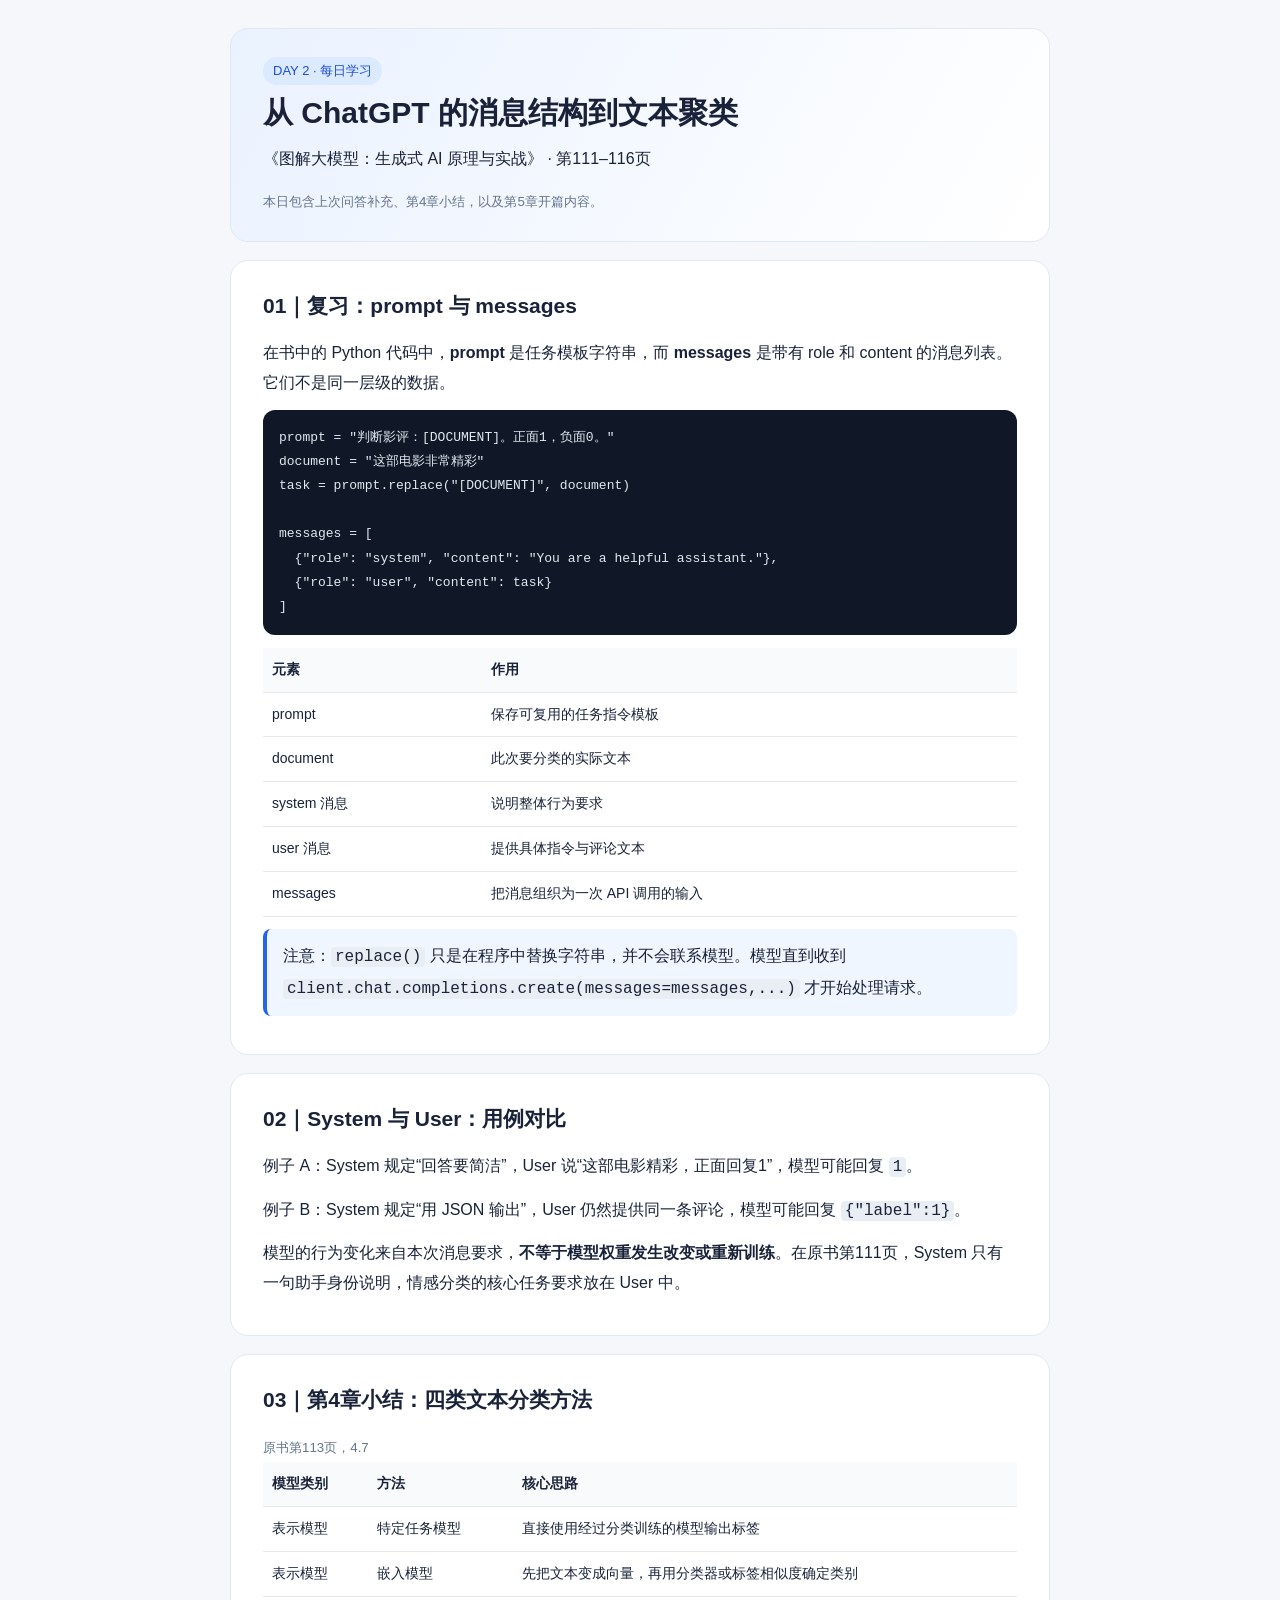
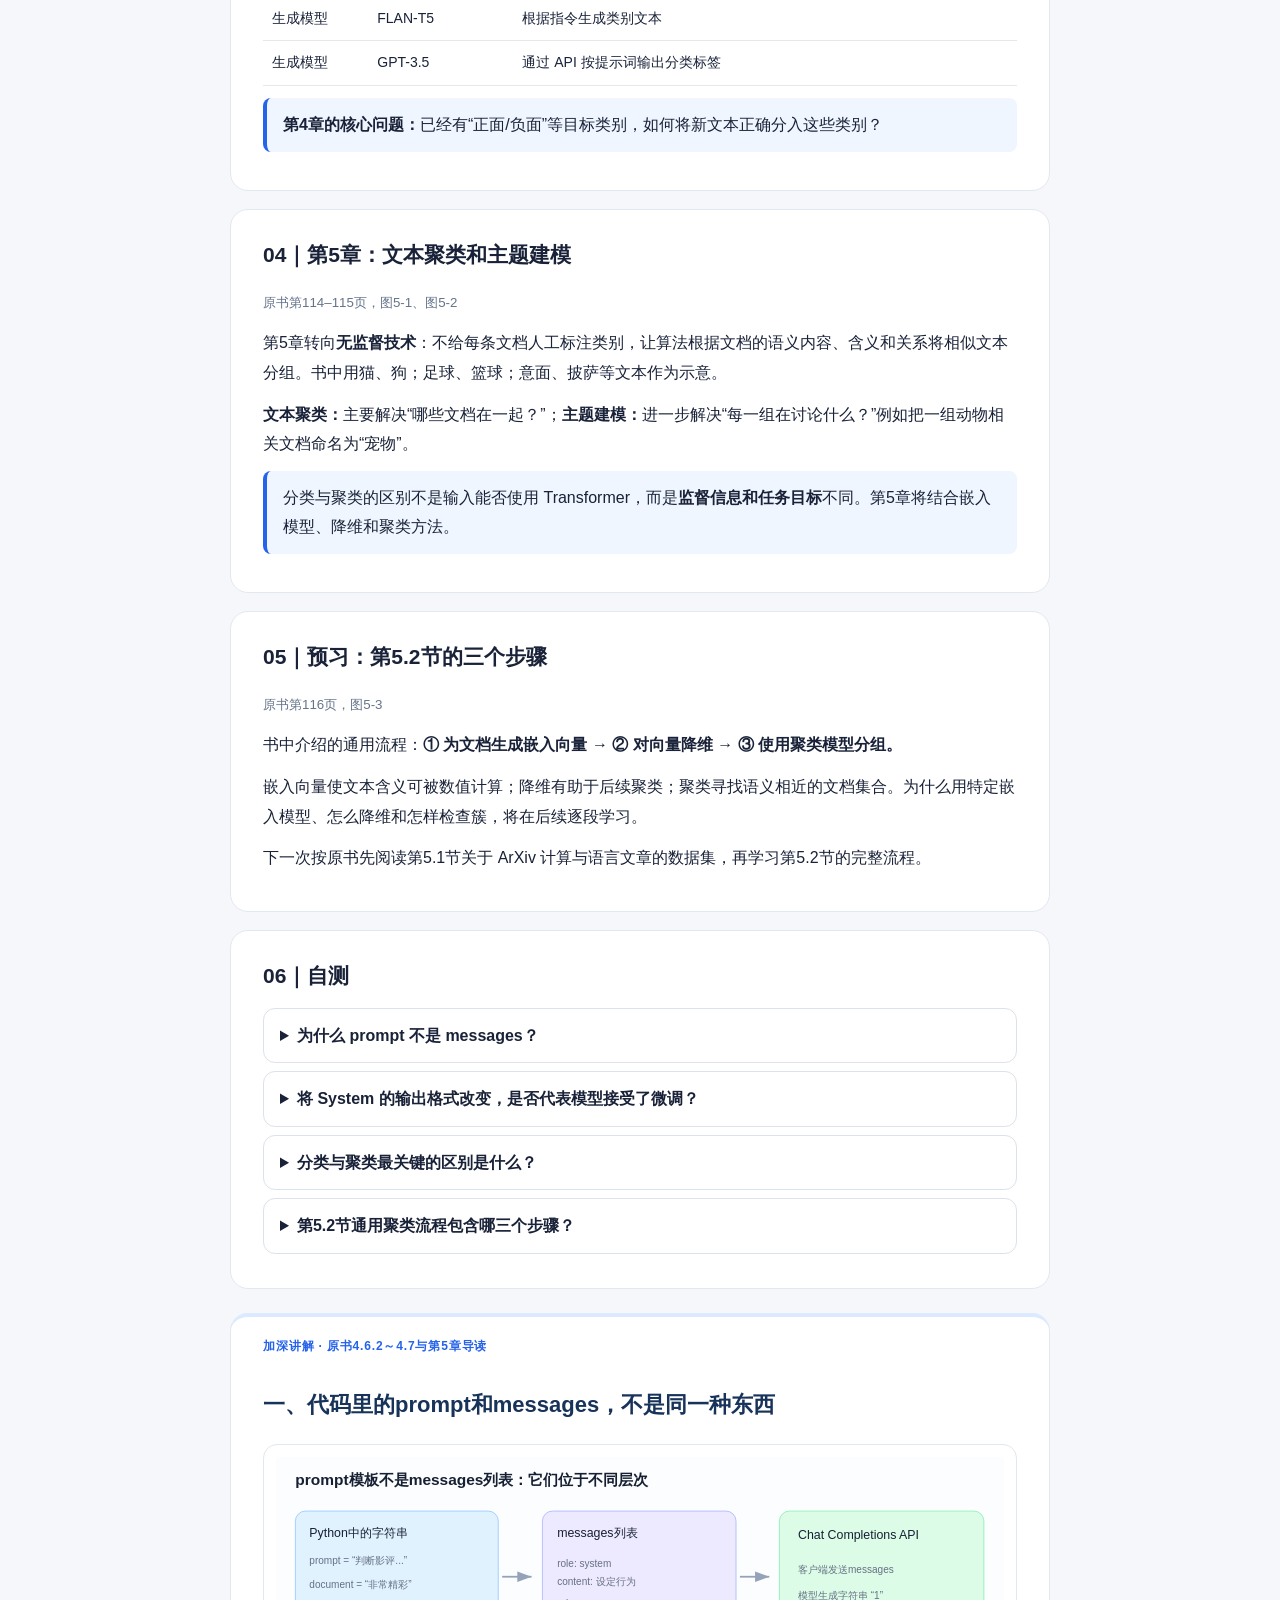
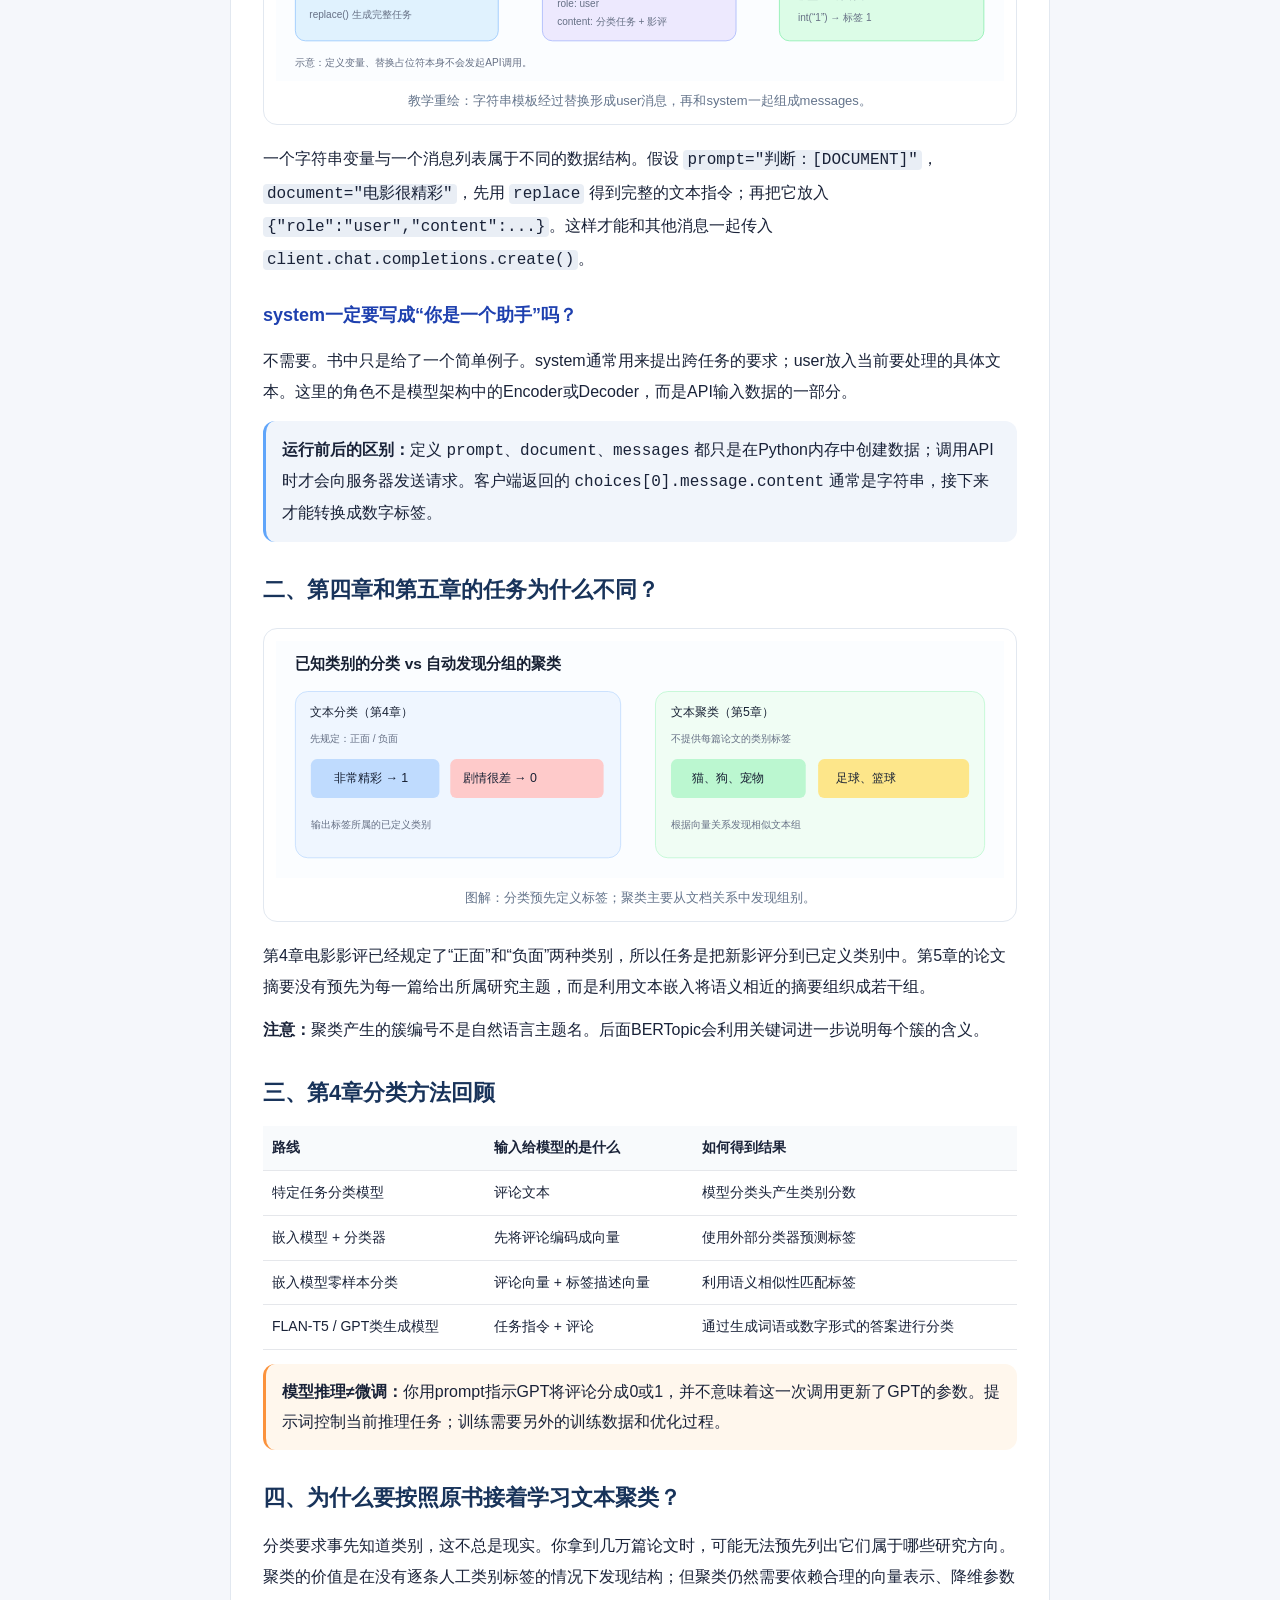
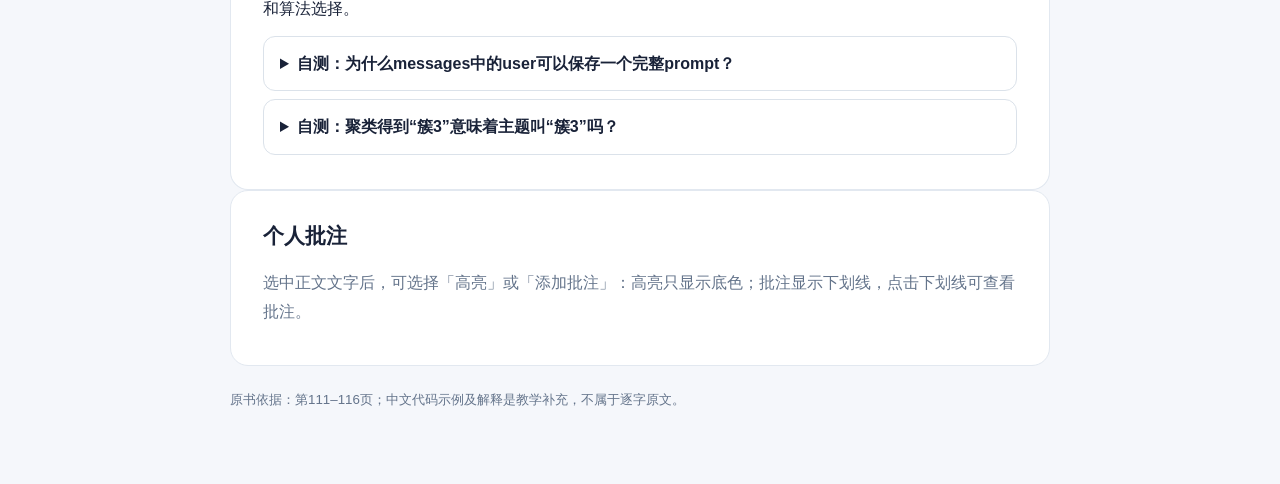
==== commit d0c20cce: "Place detailed lesson before annotations section" ====
--- a/day2.html
+++ b/day2.html
@@ -60,8 +60,7 @@
 <details><summary>将 System 的输出格式改变，是否代表模型接受了微调？</summary><p>不是。改变的是当前请求的指令，模型参数没有因此更新。</p></details>
 <details><summary>分类与聚类最关键的区别是什么？</summary><p>分类通常根据已定义的目标类别分配标签，而无监督聚类尝试从无人工类别标签的文本中发现相似组别。</p></details>
 <details><summary>第5.2节通用聚类流程包含哪三个步骤？</summary><p>嵌入文档、对嵌入向量降维、对降维后的向量聚类。</p></details></section>
-<section><h2>个人批注</h2><p class="muted">选中正文文字后，可选择「高亮」或「添加批注」：高亮只显示底色；批注显示下划线，点击下划线可查看批注。</p></section>
-<small>原书依据：第111–116页；中文代码示例及解释是教学补充，不属于逐字原文。</small><section class="study-longread" id="expanded-day2"><div class="kicker">加深讲解 · 原书4.6.2～4.7与第5章导读</div><h2>一、代码里的prompt和messages，不是同一种东西</h2>
+<section class="study-longread" id="expanded-day2"><div class="kicker">加深讲解 · 原书4.6.2～4.7与第5章导读</div><h2>一、代码里的prompt和messages，不是同一种东西</h2>
 <figure><img src="figures/api-message-flow.svg" alt="提示词字符串与消息列表之间的关系"><figcaption>教学重绘：字符串模板经过替换形成user消息，再和system一起组成messages。</figcaption></figure>
 <p>一个字符串变量与一个消息列表属于不同的数据结构。假设 <code>prompt="判断：[DOCUMENT]"</code>，<code>document="电影很精彩"</code>，先用 <code>replace</code> 得到完整的文本指令；再把它放入 <code>{"role":"user","content":...}</code>。这样才能和其他消息一起传入 <code>client.chat.completions.create()</code>。</p>
 <h3>system一定要写成“你是一个助手”吗？</h3><p>不需要。书中只是给了一个简单例子。system通常用来提出跨任务的要求；user放入当前要处理的具体文本。这里的角色不是模型架构中的Encoder或Decoder，而是API输入数据的一部分。</p>
@@ -82,6 +81,8 @@
 <details><summary>自测：为什么messages中的user可以保存一个完整prompt？</summary><p>因为prompt变量在这段代码中只是字符串，而user消息中的content本来就是存放文本内容的位置。先把document填入prompt，再放进content即可。</p></details>
 <details><summary>自测：聚类得到“簇3”意味着主题叫“簇3”吗？</summary><p>不意味着。簇编号只是算法给分组的标识，还需要检查文档内容，或进一步用主题建模输出关键词。</p></details>
 </section>
+<section><h2>个人批注</h2><p class="muted">选中正文文字后，可选择「高亮」或「添加批注」：高亮只显示底色；批注显示下划线，点击下划线可查看批注。</p></section>
+<small>原书依据：第111–116页；中文代码示例及解释是教学补充，不属于逐字原文。</small>
 </div>
 
 
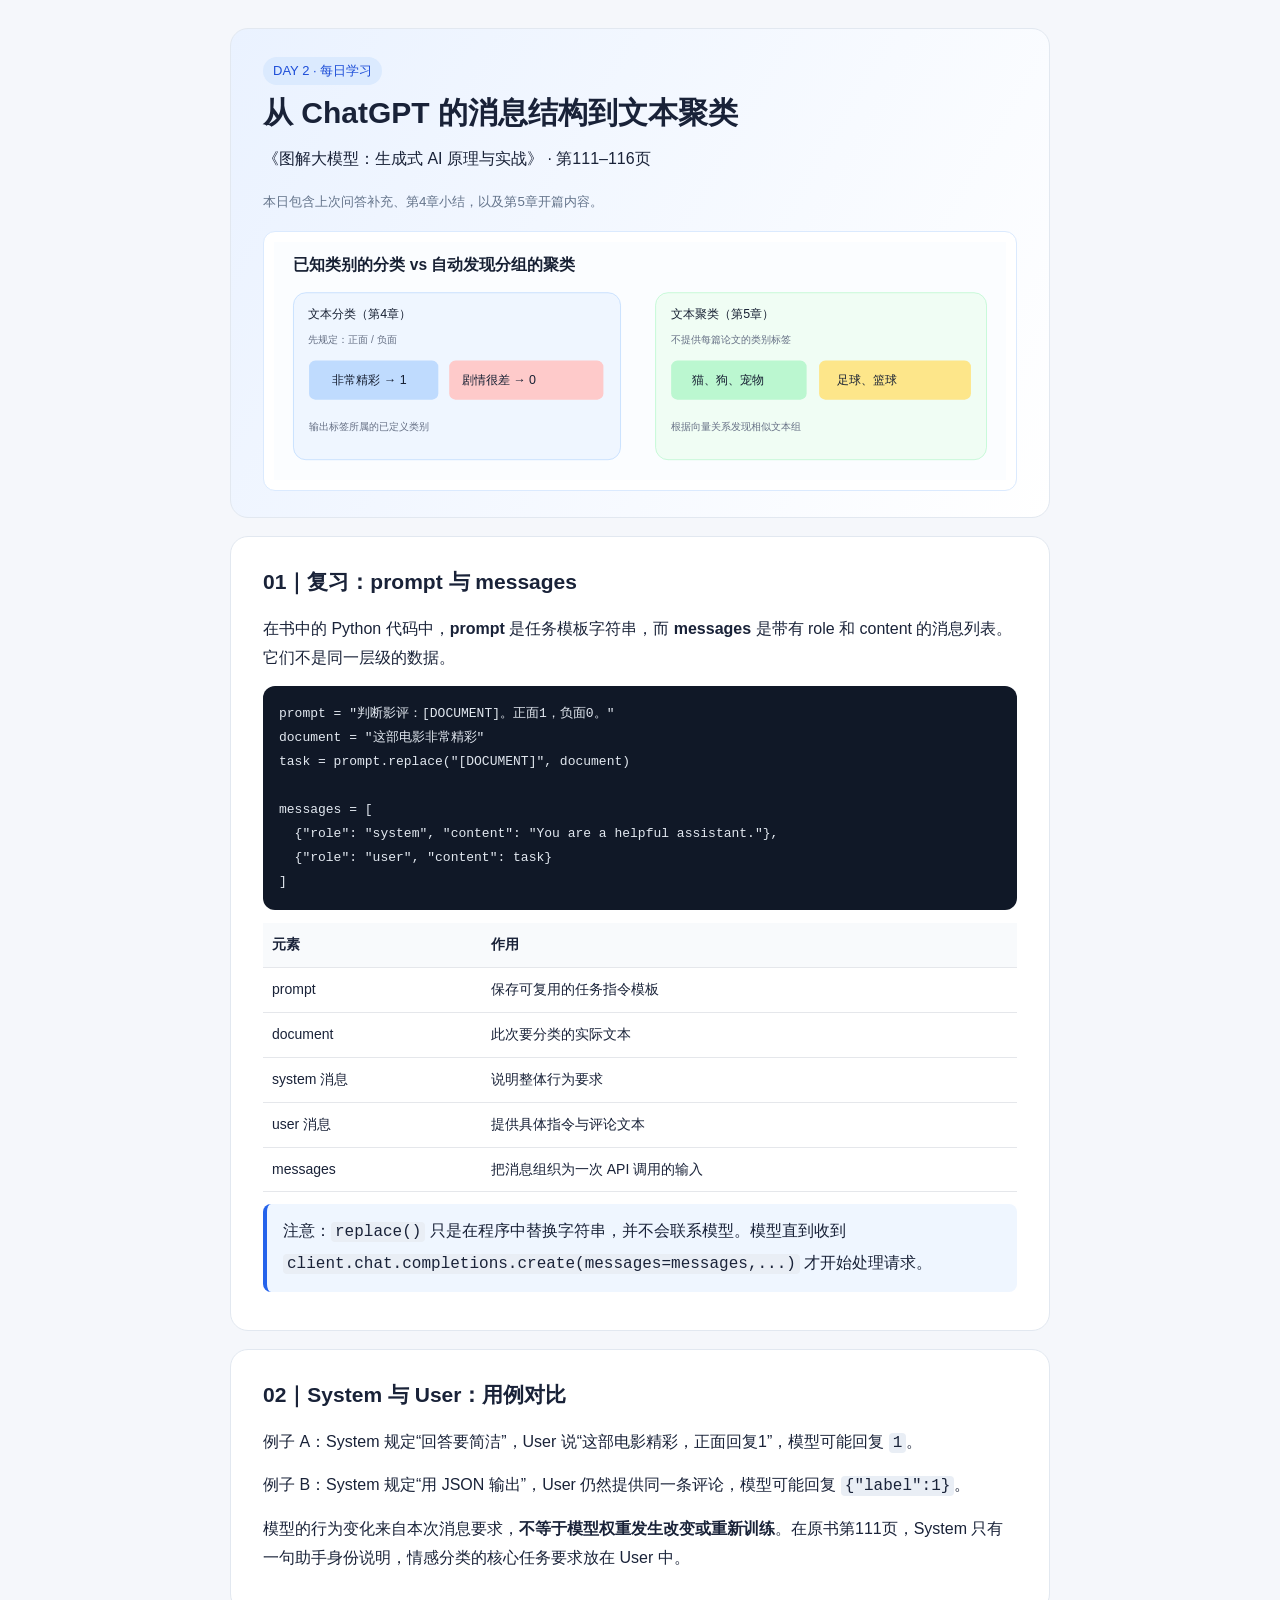
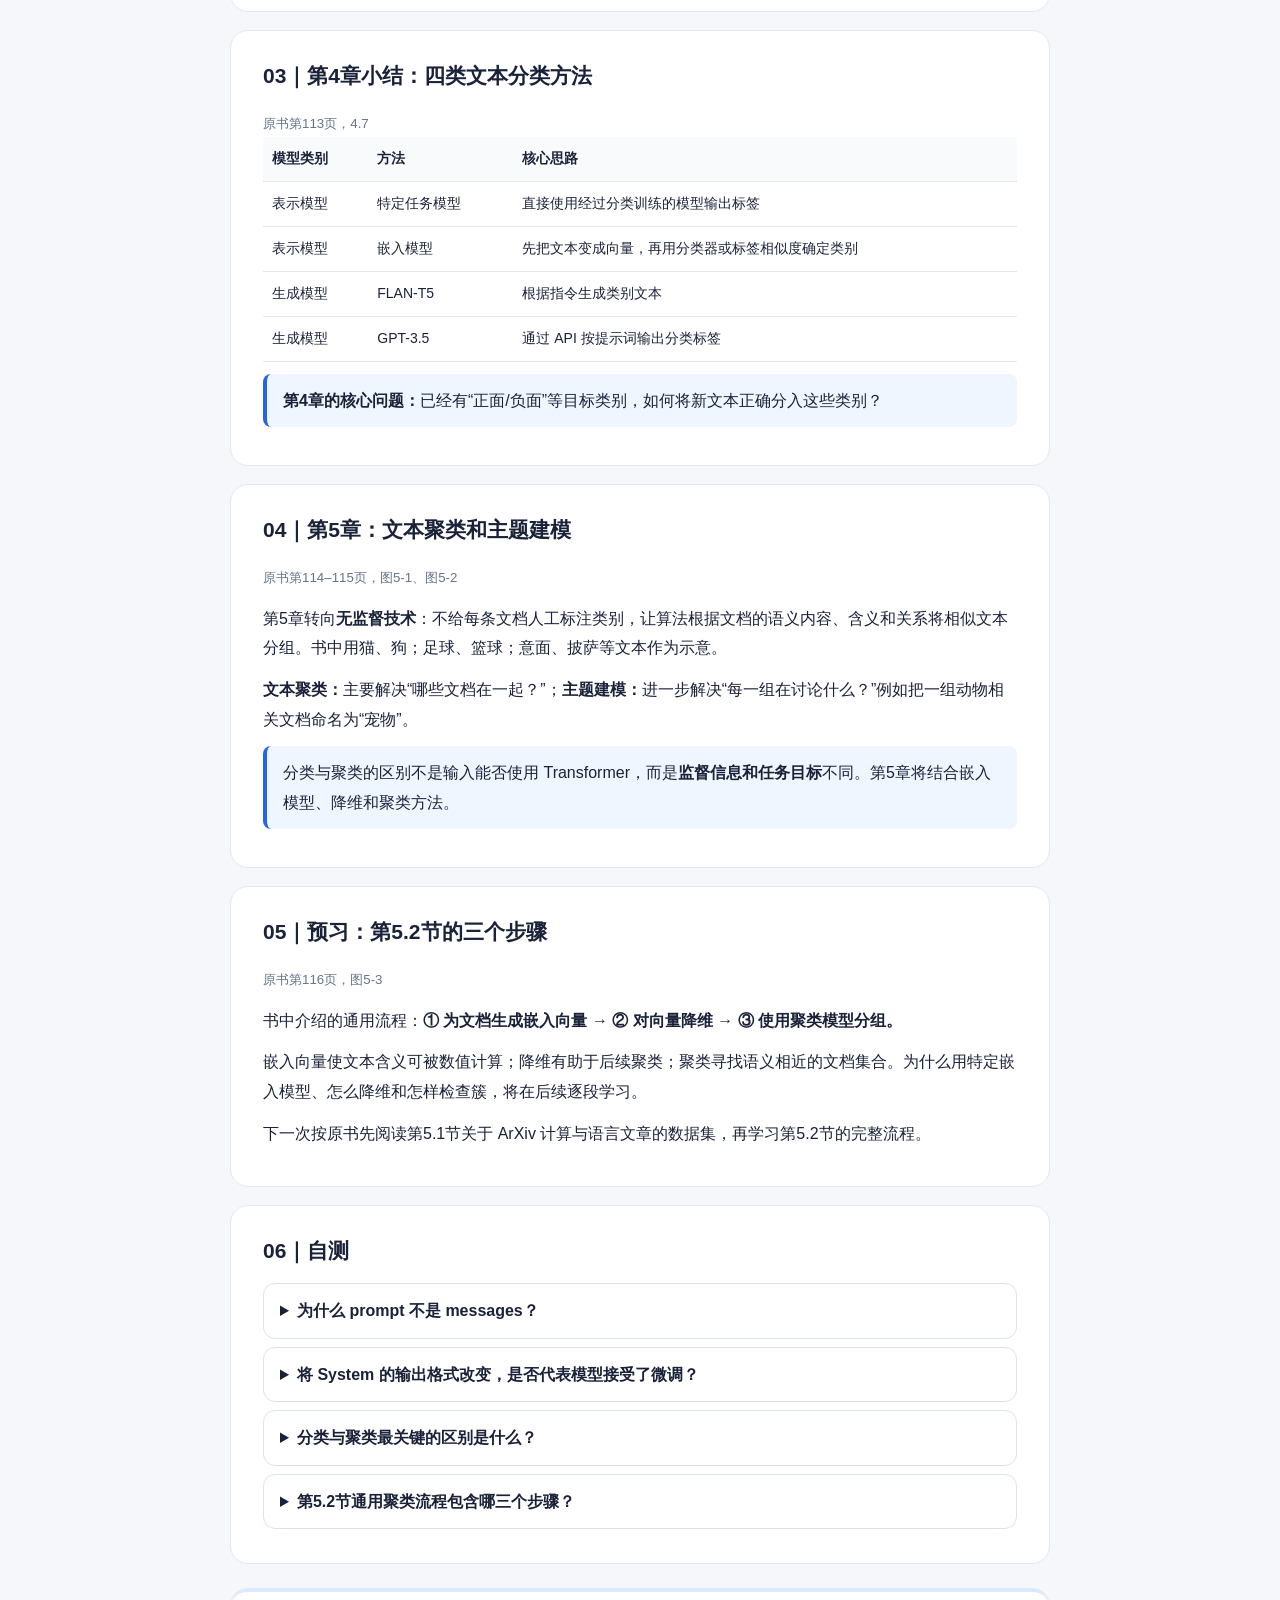
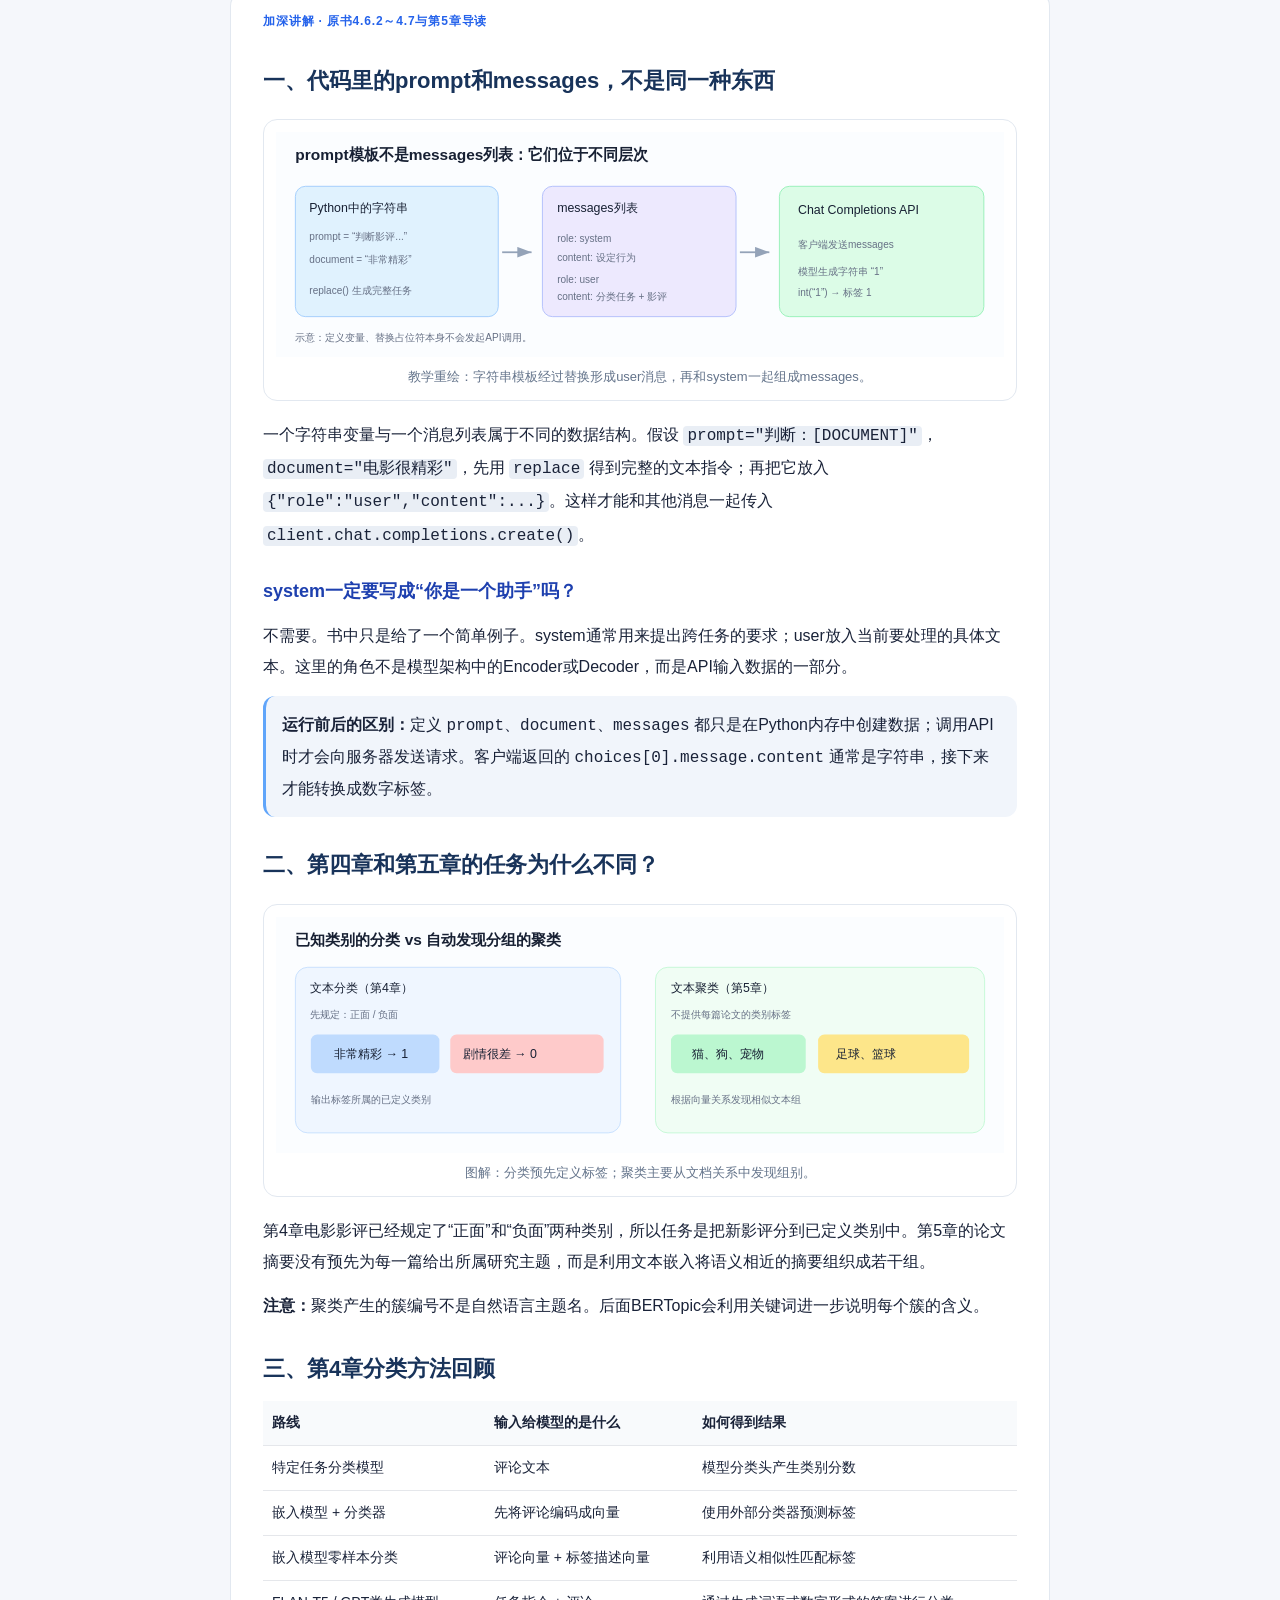
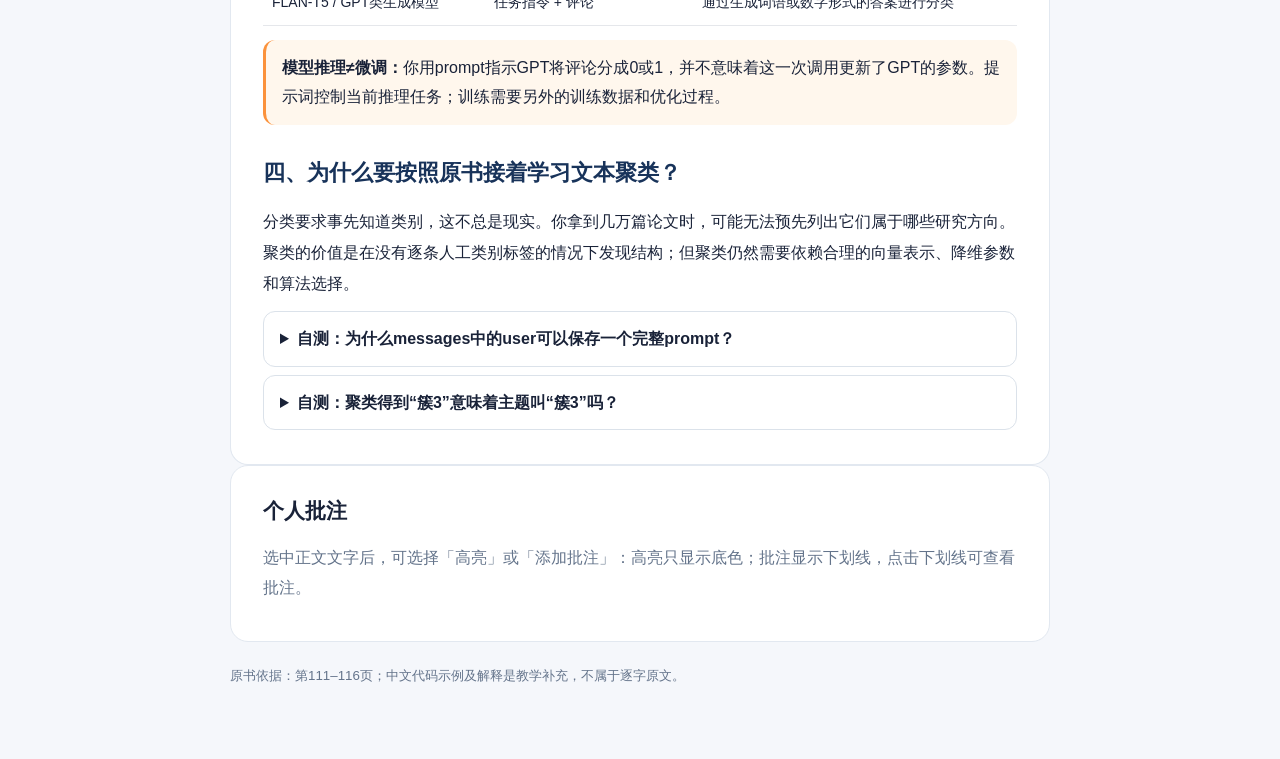
==== commit a1796b9b: "Embed lesson diagrams directly so images render without external URL requests" ====
--- a/day2.html
+++ b/day2.html
@@ -28,7 +28,7 @@
 <link rel="stylesheet" href="lesson-expanded.css">
 </head>
 <body data-study-day="2"><div class="wrap">
-<header><div class="pill">DAY 2 · 每日学习</div><h1>从 ChatGPT 的消息结构到文本聚类</h1><p>《图解大模型：生成式 AI 原理与实战》 · 第111–116页</p><small>本日包含上次问答补充、第4章小结，以及第5章开篇内容。</small></header>
+<header><div class="pill">DAY 2 · 每日学习</div><h1>从 ChatGPT 的消息结构到文本聚类</h1><p>《图解大模型：生成式 AI 原理与实战》 · 第111–116页</p><small>本日包含上次问答补充、第4章小结，以及第5章开篇内容。</small><div class="study-diagram-preview" style="margin-top:16px;padding:10px;background:white;border:1px solid #dbeafe;border-radius:12px"><img src="data:image/svg+xml;charset=utf-8,%3Csvg%20xmlns%3D%22http%3A%2F%2Fwww.w3.org%2F2000%2Fsvg%22%20viewBox%3D%220%200%20940%20305%22%20width%3D%22940%22%20height%3D%22305%22%20role%3D%22img%22%3E%3Cdefs%3E%3Cstyle%3E.t%7Bfont%3A16px%20'PingFang%20SC'%2C'Microsoft%20YaHei'%2CArial%2Csans-serif%3Bfill%3A%23172033%7D.s%7Bfont%3A13px%20'PingFang%20SC'%2C'Microsoft%20YaHei'%2CArial%2Csans-serif%3Bfill%3A%23667085%7D.h%7Bfont%3Abold%2020px%20'PingFang%20SC'%2C'Microsoft%20YaHei'%2CArial%2Csans-serif%3Bfill%3A%23172033%7D.a%7Bstroke%3A%2394a3b8%3Bstroke-width%3A2.3%3Bfill%3Anone%3Bmarker-end%3Aurl(%23arrow)%7D%3C%2Fstyle%3E%3Cmarker%20id%3D%22arrow%22%20markerWidth%3D%2210%22%20markerHeight%3D%2210%22%20refX%3D%228%22%20refY%3D%223%22%20orient%3D%22auto%22%3E%3Cpath%20d%3D%22M0%200L8%203L0%206%22%20fill%3D%22%2394a3b8%22%2F%3E%3C%2Fmarker%3E%3C%2Fdefs%3E%3Crect%20width%3D%22940%22%20height%3D%22305%22%20fill%3D%22%23fbfdff%22%2F%3E%0A%3Ctext%20class%3D%22h%22%20x%3D%2225%22%20y%3D%2236%22%3E%E5%B7%B2%E7%9F%A5%E7%B1%BB%E5%88%AB%E7%9A%84%E5%88%86%E7%B1%BB%20vs%20%E8%87%AA%E5%8A%A8%E5%8F%91%E7%8E%B0%E5%88%86%E7%BB%84%E7%9A%84%E8%81%9A%E7%B1%BB%3C%2Ftext%3E%0A%3Crect%20x%3D%2225%22%20y%3D%2265%22%20rx%3D%2216%22%20width%3D%22420%22%20height%3D%22214%22%20fill%3D%22%23eff6ff%22%20stroke%3D%22%23bfdbfe%22%2F%3E%0A%3Ctext%20class%3D%22t%22%20x%3D%2244%22%20y%3D%2297%22%20font-weight%3D%22bold%22%3E%E6%96%87%E6%9C%AC%E5%88%86%E7%B1%BB%EF%BC%88%E7%AC%AC4%E7%AB%A0%EF%BC%89%3C%2Ftext%3E%3Ctext%20class%3D%22s%22%20x%3D%2244%22%20y%3D%22130%22%3E%E5%85%88%E8%A7%84%E5%AE%9A%EF%BC%9A%E6%AD%A3%E9%9D%A2%20%2F%20%E8%B4%9F%E9%9D%A2%3C%2Ftext%3E%0A%3Crect%20x%3D%2245%22%20y%3D%22152%22%20rx%3D%228%22%20width%3D%22166%22%20height%3D%2250%22%20fill%3D%22%23bfdbfe%22%2F%3E%3Ctext%20class%3D%22t%22%20x%3D%2275%22%20y%3D%22182%22%3E%E9%9D%9E%E5%B8%B8%E7%B2%BE%E5%BD%A9%20%E2%86%92%201%3C%2Ftext%3E%0A%3Crect%20x%3D%22225%22%20y%3D%22152%22%20rx%3D%228%22%20width%3D%22198%22%20height%3D%2250%22%20fill%3D%22%23fecaca%22%2F%3E%3Ctext%20class%3D%22t%22%20x%3D%22241%22%20y%3D%22182%22%3E%E5%89%A7%E6%83%85%E5%BE%88%E5%B7%AE%20%E2%86%92%200%3C%2Ftext%3E%0A%3Ctext%20class%3D%22s%22%20x%3D%2245%22%20y%3D%22241%22%3E%E8%BE%93%E5%87%BA%E6%A0%87%E7%AD%BE%E6%89%80%E5%B1%9E%E7%9A%84%E5%B7%B2%E5%AE%9A%E4%B9%89%E7%B1%BB%E5%88%AB%3C%2Ftext%3E%0A%3Crect%20x%3D%22490%22%20y%3D%2265%22%20rx%3D%2216%22%20width%3D%22425%22%20height%3D%22214%22%20fill%3D%22%23f0fdf4%22%20stroke%3D%22%23bbf7d0%22%2F%3E%0A%3Ctext%20class%3D%22t%22%20x%3D%22510%22%20y%3D%2297%22%20font-weight%3D%22bold%22%3E%E6%96%87%E6%9C%AC%E8%81%9A%E7%B1%BB%EF%BC%88%E7%AC%AC5%E7%AB%A0%EF%BC%89%3C%2Ftext%3E%3Ctext%20class%3D%22s%22%20x%3D%22510%22%20y%3D%22130%22%3E%E4%B8%8D%E6%8F%90%E4%BE%9B%E6%AF%8F%E7%AF%87%E8%AE%BA%E6%96%87%E7%9A%84%E7%B1%BB%E5%88%AB%E6%A0%87%E7%AD%BE%3C%2Ftext%3E%0A%3Crect%20x%3D%22510%22%20y%3D%22152%22%20rx%3D%228%22%20width%3D%22174%22%20height%3D%2250%22%20fill%3D%22%23bbf7d0%22%2F%3E%3Ctext%20class%3D%22t%22%20x%3D%22537%22%20y%3D%22182%22%3E%E7%8C%AB%E3%80%81%E7%8B%97%E3%80%81%E5%AE%A0%E7%89%A9%3C%2Ftext%3E%0A%3Crect%20x%3D%22700%22%20y%3D%22152%22%20rx%3D%228%22%20width%3D%22195%22%20height%3D%2250%22%20fill%3D%22%23fde68a%22%2F%3E%3Ctext%20class%3D%22t%22%20x%3D%22723%22%20y%3D%22182%22%3E%E8%B6%B3%E7%90%83%E3%80%81%E7%AF%AE%E7%90%83%3C%2Ftext%3E%0A%3Ctext%20class%3D%22s%22%20x%3D%22510%22%20y%3D%22241%22%3E%E6%A0%B9%E6%8D%AE%E5%90%91%E9%87%8F%E5%85%B3%E7%B3%BB%E5%8F%91%E7%8E%B0%E7%9B%B8%E4%BC%BC%E6%96%87%E6%9C%AC%E7%BB%84%3C%2Ftext%3E%3C%2Fsvg%3E" alt="Day 2 核心知识图解" style="display:block;width:100%;height:auto;max-height:340px;object-fit:contain"></div></header>
 <section><h2>01｜复习：prompt 与 messages</h2><p>在书中的 Python 代码中，<b>prompt</b> 是任务模板字符串，而 <b>messages</b> 是带有 role 和 content 的消息列表。它们不是同一层级的数据。</p>
 <pre>prompt = "判断影评：[DOCUMENT]。正面1，负面0。"
 document = "这部电影非常精彩"
@@ -61,12 +61,12 @@
 <details><summary>分类与聚类最关键的区别是什么？</summary><p>分类通常根据已定义的目标类别分配标签，而无监督聚类尝试从无人工类别标签的文本中发现相似组别。</p></details>
 <details><summary>第5.2节通用聚类流程包含哪三个步骤？</summary><p>嵌入文档、对嵌入向量降维、对降维后的向量聚类。</p></details></section>
 <section class="study-longread" id="expanded-day2"><div class="kicker">加深讲解 · 原书4.6.2～4.7与第5章导读</div><h2>一、代码里的prompt和messages，不是同一种东西</h2>
-<figure><img src="figures/api-message-flow.svg" alt="提示词字符串与消息列表之间的关系"><figcaption>教学重绘：字符串模板经过替换形成user消息，再和system一起组成messages。</figcaption></figure>
+<figure><img src="data:image/svg+xml;charset=utf-8,%3Csvg%20xmlns%3D%22http%3A%2F%2Fwww.w3.org%2F2000%2Fsvg%22%20viewBox%3D%220%200%20940%20290%22%20width%3D%22940%22%20height%3D%22290%22%20role%3D%22img%22%3E%3Cdefs%3E%3Cstyle%3E.t%7Bfont%3A16px%20'PingFang%20SC'%2C'Microsoft%20YaHei'%2CArial%2Csans-serif%3Bfill%3A%23172033%7D.s%7Bfont%3A13px%20'PingFang%20SC'%2C'Microsoft%20YaHei'%2CArial%2Csans-serif%3Bfill%3A%23667085%7D.h%7Bfont%3Abold%2020px%20'PingFang%20SC'%2C'Microsoft%20YaHei'%2CArial%2Csans-serif%3Bfill%3A%23172033%7D.a%7Bstroke%3A%2394a3b8%3Bstroke-width%3A2.3%3Bfill%3Anone%3Bmarker-end%3Aurl(%23arrow)%7D%3C%2Fstyle%3E%3Cmarker%20id%3D%22arrow%22%20markerWidth%3D%2210%22%20markerHeight%3D%2210%22%20refX%3D%228%22%20refY%3D%223%22%20orient%3D%22auto%22%3E%3Cpath%20d%3D%22M0%200L8%203L0%206%22%20fill%3D%22%2394a3b8%22%2F%3E%3C%2Fmarker%3E%3C%2Fdefs%3E%3Crect%20width%3D%22940%22%20height%3D%22290%22%20fill%3D%22%23fbfdff%22%2F%3E%0A%3Ctext%20class%3D%22h%22%20x%3D%2225%22%20y%3D%2236%22%3Eprompt%E6%A8%A1%E6%9D%BF%E4%B8%8D%E6%98%AFmessages%E5%88%97%E8%A1%A8%EF%BC%9A%E5%AE%83%E4%BB%AC%E4%BD%8D%E4%BA%8E%E4%B8%8D%E5%90%8C%E5%B1%82%E6%AC%A1%3C%2Ftext%3E%0A%3Crect%20x%3D%2225%22%20y%3D%2270%22%20rx%3D%2213%22%20width%3D%22262%22%20height%3D%22168%22%20fill%3D%22%23e0f2fe%22%20stroke%3D%22%2393c5fd%22%2F%3E%3Ctext%20class%3D%22t%22%20x%3D%2243%22%20y%3D%22103%22%20font-weight%3D%22bold%22%3EPython%E4%B8%AD%E7%9A%84%E5%AD%97%E7%AC%A6%E4%B8%B2%3C%2Ftext%3E%0A%3Ctext%20class%3D%22s%22%20x%3D%2243%22%20y%3D%22139%22%3Eprompt%20%3D%20%E2%80%9C%E5%88%A4%E6%96%AD%E5%BD%B1%E8%AF%84...%E2%80%9D%3C%2Ftext%3E%3Ctext%20class%3D%22s%22%20x%3D%2243%22%20y%3D%22169%22%3Edocument%20%3D%20%E2%80%9C%E9%9D%9E%E5%B8%B8%E7%B2%BE%E5%BD%A9%E2%80%9D%3C%2Ftext%3E%0A%3Ctext%20class%3D%22s%22%20x%3D%2243%22%20y%3D%22209%22%3Ereplace()%20%E7%94%9F%E6%88%90%E5%AE%8C%E6%95%B4%E4%BB%BB%E5%8A%A1%3C%2Ftext%3E%0A%3Cpath%20class%3D%22a%22%20d%3D%22M292%20155H330%22%2F%3E%0A%3Crect%20x%3D%22344%22%20y%3D%2270%22%20rx%3D%2213%22%20width%3D%22250%22%20height%3D%22168%22%20fill%3D%22%23ede9fe%22%20stroke%3D%22%23a5b4fc%22%2F%3E%3Ctext%20class%3D%22t%22%20x%3D%22363%22%20y%3D%22103%22%20font-weight%3D%22bold%22%3Emessages%E5%88%97%E8%A1%A8%3C%2Ftext%3E%0A%3Ctext%20class%3D%22s%22%20x%3D%22363%22%20y%3D%22142%22%3Erole%3A%20system%3C%2Ftext%3E%3Ctext%20class%3D%22s%22%20x%3D%22363%22%20y%3D%22166%22%3Econtent%3A%20%E8%AE%BE%E5%AE%9A%E8%A1%8C%E4%B8%BA%3C%2Ftext%3E%0A%3Ctext%20class%3D%22s%22%20x%3D%22363%22%20y%3D%22194%22%3Erole%3A%20user%3C%2Ftext%3E%3Ctext%20class%3D%22s%22%20x%3D%22363%22%20y%3D%22217%22%3Econtent%3A%20%E5%88%86%E7%B1%BB%E4%BB%BB%E5%8A%A1%20%2B%20%E5%BD%B1%E8%AF%84%3C%2Ftext%3E%0A%3Cpath%20class%3D%22a%22%20d%3D%22M599%20155H637%22%2F%3E%0A%3Crect%20x%3D%22650%22%20y%3D%2270%22%20rx%3D%2213%22%20width%3D%22264%22%20height%3D%22168%22%20fill%3D%22%23dcfce7%22%20stroke%3D%22%2386efac%22%2F%3E%3Ctext%20class%3D%22t%22%20x%3D%22674%22%20y%3D%22106%22%20font-weight%3D%22bold%22%3EChat%20Completions%20API%3C%2Ftext%3E%3Ctext%20class%3D%22s%22%20x%3D%22674%22%20y%3D%22150%22%3E%E5%AE%A2%E6%88%B7%E7%AB%AF%E5%8F%91%E9%80%81messages%3C%2Ftext%3E%3Ctext%20class%3D%22s%22%20x%3D%22674%22%20y%3D%22184%22%3E%E6%A8%A1%E5%9E%8B%E7%94%9F%E6%88%90%E5%AD%97%E7%AC%A6%E4%B8%B2%20%E2%80%9C1%E2%80%9D%3C%2Ftext%3E%3Ctext%20class%3D%22s%22%20x%3D%22674%22%20y%3D%22212%22%3Eint(%E2%80%9C1%E2%80%9D)%20%E2%86%92%20%E6%A0%87%E7%AD%BE%201%3C%2Ftext%3E%0A%3Ctext%20class%3D%22s%22%20x%3D%2225%22%20y%3D%22270%22%3E%E7%A4%BA%E6%84%8F%EF%BC%9A%E5%AE%9A%E4%B9%89%E5%8F%98%E9%87%8F%E3%80%81%E6%9B%BF%E6%8D%A2%E5%8D%A0%E4%BD%8D%E7%AC%A6%E6%9C%AC%E8%BA%AB%E4%B8%8D%E4%BC%9A%E5%8F%91%E8%B5%B7API%E8%B0%83%E7%94%A8%E3%80%82%3C%2Ftext%3E%3C%2Fsvg%3E" alt="提示词字符串与消息列表之间的关系"><figcaption>教学重绘：字符串模板经过替换形成user消息，再和system一起组成messages。</figcaption></figure>
 <p>一个字符串变量与一个消息列表属于不同的数据结构。假设 <code>prompt="判断：[DOCUMENT]"</code>，<code>document="电影很精彩"</code>，先用 <code>replace</code> 得到完整的文本指令；再把它放入 <code>{"role":"user","content":...}</code>。这样才能和其他消息一起传入 <code>client.chat.completions.create()</code>。</p>
 <h3>system一定要写成“你是一个助手”吗？</h3><p>不需要。书中只是给了一个简单例子。system通常用来提出跨任务的要求；user放入当前要处理的具体文本。这里的角色不是模型架构中的Encoder或Decoder，而是API输入数据的一部分。</p>
 <div class="explain"><b>运行前后的区别：</b>定义 <code>prompt</code>、<code>document</code>、<code>messages</code> 都只是在Python内存中创建数据；调用API时才会向服务器发送请求。客户端返回的 <code>choices[0].message.content</code> 通常是字符串，接下来才能转换成数字标签。</div>
 <h2>二、第四章和第五章的任务为什么不同？</h2>
-<figure><img src="figures/classification-vs-clustering.svg" alt="文本分类和文本聚类的任务区别"><figcaption>图解：分类预先定义标签；聚类主要从文档关系中发现组别。</figcaption></figure>
+<figure><img src="data:image/svg+xml;charset=utf-8,%3Csvg%20xmlns%3D%22http%3A%2F%2Fwww.w3.org%2F2000%2Fsvg%22%20viewBox%3D%220%200%20940%20305%22%20width%3D%22940%22%20height%3D%22305%22%20role%3D%22img%22%3E%3Cdefs%3E%3Cstyle%3E.t%7Bfont%3A16px%20'PingFang%20SC'%2C'Microsoft%20YaHei'%2CArial%2Csans-serif%3Bfill%3A%23172033%7D.s%7Bfont%3A13px%20'PingFang%20SC'%2C'Microsoft%20YaHei'%2CArial%2Csans-serif%3Bfill%3A%23667085%7D.h%7Bfont%3Abold%2020px%20'PingFang%20SC'%2C'Microsoft%20YaHei'%2CArial%2Csans-serif%3Bfill%3A%23172033%7D.a%7Bstroke%3A%2394a3b8%3Bstroke-width%3A2.3%3Bfill%3Anone%3Bmarker-end%3Aurl(%23arrow)%7D%3C%2Fstyle%3E%3Cmarker%20id%3D%22arrow%22%20markerWidth%3D%2210%22%20markerHeight%3D%2210%22%20refX%3D%228%22%20refY%3D%223%22%20orient%3D%22auto%22%3E%3Cpath%20d%3D%22M0%200L8%203L0%206%22%20fill%3D%22%2394a3b8%22%2F%3E%3C%2Fmarker%3E%3C%2Fdefs%3E%3Crect%20width%3D%22940%22%20height%3D%22305%22%20fill%3D%22%23fbfdff%22%2F%3E%0A%3Ctext%20class%3D%22h%22%20x%3D%2225%22%20y%3D%2236%22%3E%E5%B7%B2%E7%9F%A5%E7%B1%BB%E5%88%AB%E7%9A%84%E5%88%86%E7%B1%BB%20vs%20%E8%87%AA%E5%8A%A8%E5%8F%91%E7%8E%B0%E5%88%86%E7%BB%84%E7%9A%84%E8%81%9A%E7%B1%BB%3C%2Ftext%3E%0A%3Crect%20x%3D%2225%22%20y%3D%2265%22%20rx%3D%2216%22%20width%3D%22420%22%20height%3D%22214%22%20fill%3D%22%23eff6ff%22%20stroke%3D%22%23bfdbfe%22%2F%3E%0A%3Ctext%20class%3D%22t%22%20x%3D%2244%22%20y%3D%2297%22%20font-weight%3D%22bold%22%3E%E6%96%87%E6%9C%AC%E5%88%86%E7%B1%BB%EF%BC%88%E7%AC%AC4%E7%AB%A0%EF%BC%89%3C%2Ftext%3E%3Ctext%20class%3D%22s%22%20x%3D%2244%22%20y%3D%22130%22%3E%E5%85%88%E8%A7%84%E5%AE%9A%EF%BC%9A%E6%AD%A3%E9%9D%A2%20%2F%20%E8%B4%9F%E9%9D%A2%3C%2Ftext%3E%0A%3Crect%20x%3D%2245%22%20y%3D%22152%22%20rx%3D%228%22%20width%3D%22166%22%20height%3D%2250%22%20fill%3D%22%23bfdbfe%22%2F%3E%3Ctext%20class%3D%22t%22%20x%3D%2275%22%20y%3D%22182%22%3E%E9%9D%9E%E5%B8%B8%E7%B2%BE%E5%BD%A9%20%E2%86%92%201%3C%2Ftext%3E%0A%3Crect%20x%3D%22225%22%20y%3D%22152%22%20rx%3D%228%22%20width%3D%22198%22%20height%3D%2250%22%20fill%3D%22%23fecaca%22%2F%3E%3Ctext%20class%3D%22t%22%20x%3D%22241%22%20y%3D%22182%22%3E%E5%89%A7%E6%83%85%E5%BE%88%E5%B7%AE%20%E2%86%92%200%3C%2Ftext%3E%0A%3Ctext%20class%3D%22s%22%20x%3D%2245%22%20y%3D%22241%22%3E%E8%BE%93%E5%87%BA%E6%A0%87%E7%AD%BE%E6%89%80%E5%B1%9E%E7%9A%84%E5%B7%B2%E5%AE%9A%E4%B9%89%E7%B1%BB%E5%88%AB%3C%2Ftext%3E%0A%3Crect%20x%3D%22490%22%20y%3D%2265%22%20rx%3D%2216%22%20width%3D%22425%22%20height%3D%22214%22%20fill%3D%22%23f0fdf4%22%20stroke%3D%22%23bbf7d0%22%2F%3E%0A%3Ctext%20class%3D%22t%22%20x%3D%22510%22%20y%3D%2297%22%20font-weight%3D%22bold%22%3E%E6%96%87%E6%9C%AC%E8%81%9A%E7%B1%BB%EF%BC%88%E7%AC%AC5%E7%AB%A0%EF%BC%89%3C%2Ftext%3E%3Ctext%20class%3D%22s%22%20x%3D%22510%22%20y%3D%22130%22%3E%E4%B8%8D%E6%8F%90%E4%BE%9B%E6%AF%8F%E7%AF%87%E8%AE%BA%E6%96%87%E7%9A%84%E7%B1%BB%E5%88%AB%E6%A0%87%E7%AD%BE%3C%2Ftext%3E%0A%3Crect%20x%3D%22510%22%20y%3D%22152%22%20rx%3D%228%22%20width%3D%22174%22%20height%3D%2250%22%20fill%3D%22%23bbf7d0%22%2F%3E%3Ctext%20class%3D%22t%22%20x%3D%22537%22%20y%3D%22182%22%3E%E7%8C%AB%E3%80%81%E7%8B%97%E3%80%81%E5%AE%A0%E7%89%A9%3C%2Ftext%3E%0A%3Crect%20x%3D%22700%22%20y%3D%22152%22%20rx%3D%228%22%20width%3D%22195%22%20height%3D%2250%22%20fill%3D%22%23fde68a%22%2F%3E%3Ctext%20class%3D%22t%22%20x%3D%22723%22%20y%3D%22182%22%3E%E8%B6%B3%E7%90%83%E3%80%81%E7%AF%AE%E7%90%83%3C%2Ftext%3E%0A%3Ctext%20class%3D%22s%22%20x%3D%22510%22%20y%3D%22241%22%3E%E6%A0%B9%E6%8D%AE%E5%90%91%E9%87%8F%E5%85%B3%E7%B3%BB%E5%8F%91%E7%8E%B0%E7%9B%B8%E4%BC%BC%E6%96%87%E6%9C%AC%E7%BB%84%3C%2Ftext%3E%3C%2Fsvg%3E" alt="文本分类和文本聚类的任务区别"><figcaption>图解：分类预先定义标签；聚类主要从文档关系中发现组别。</figcaption></figure>
 <p>第4章电影影评已经规定了“正面”和“负面”两种类别，所以任务是把新影评分到已定义类别中。第5章的论文摘要没有预先为每一篇给出所属研究主题，而是利用文本嵌入将语义相近的摘要组织成若干组。</p>
 <p><b>注意：</b>聚类产生的簇编号不是自然语言主题名。后面BERTopic会利用关键词进一步说明每个簇的含义。</p>
 <h2>三、第4章分类方法回顾</h2>
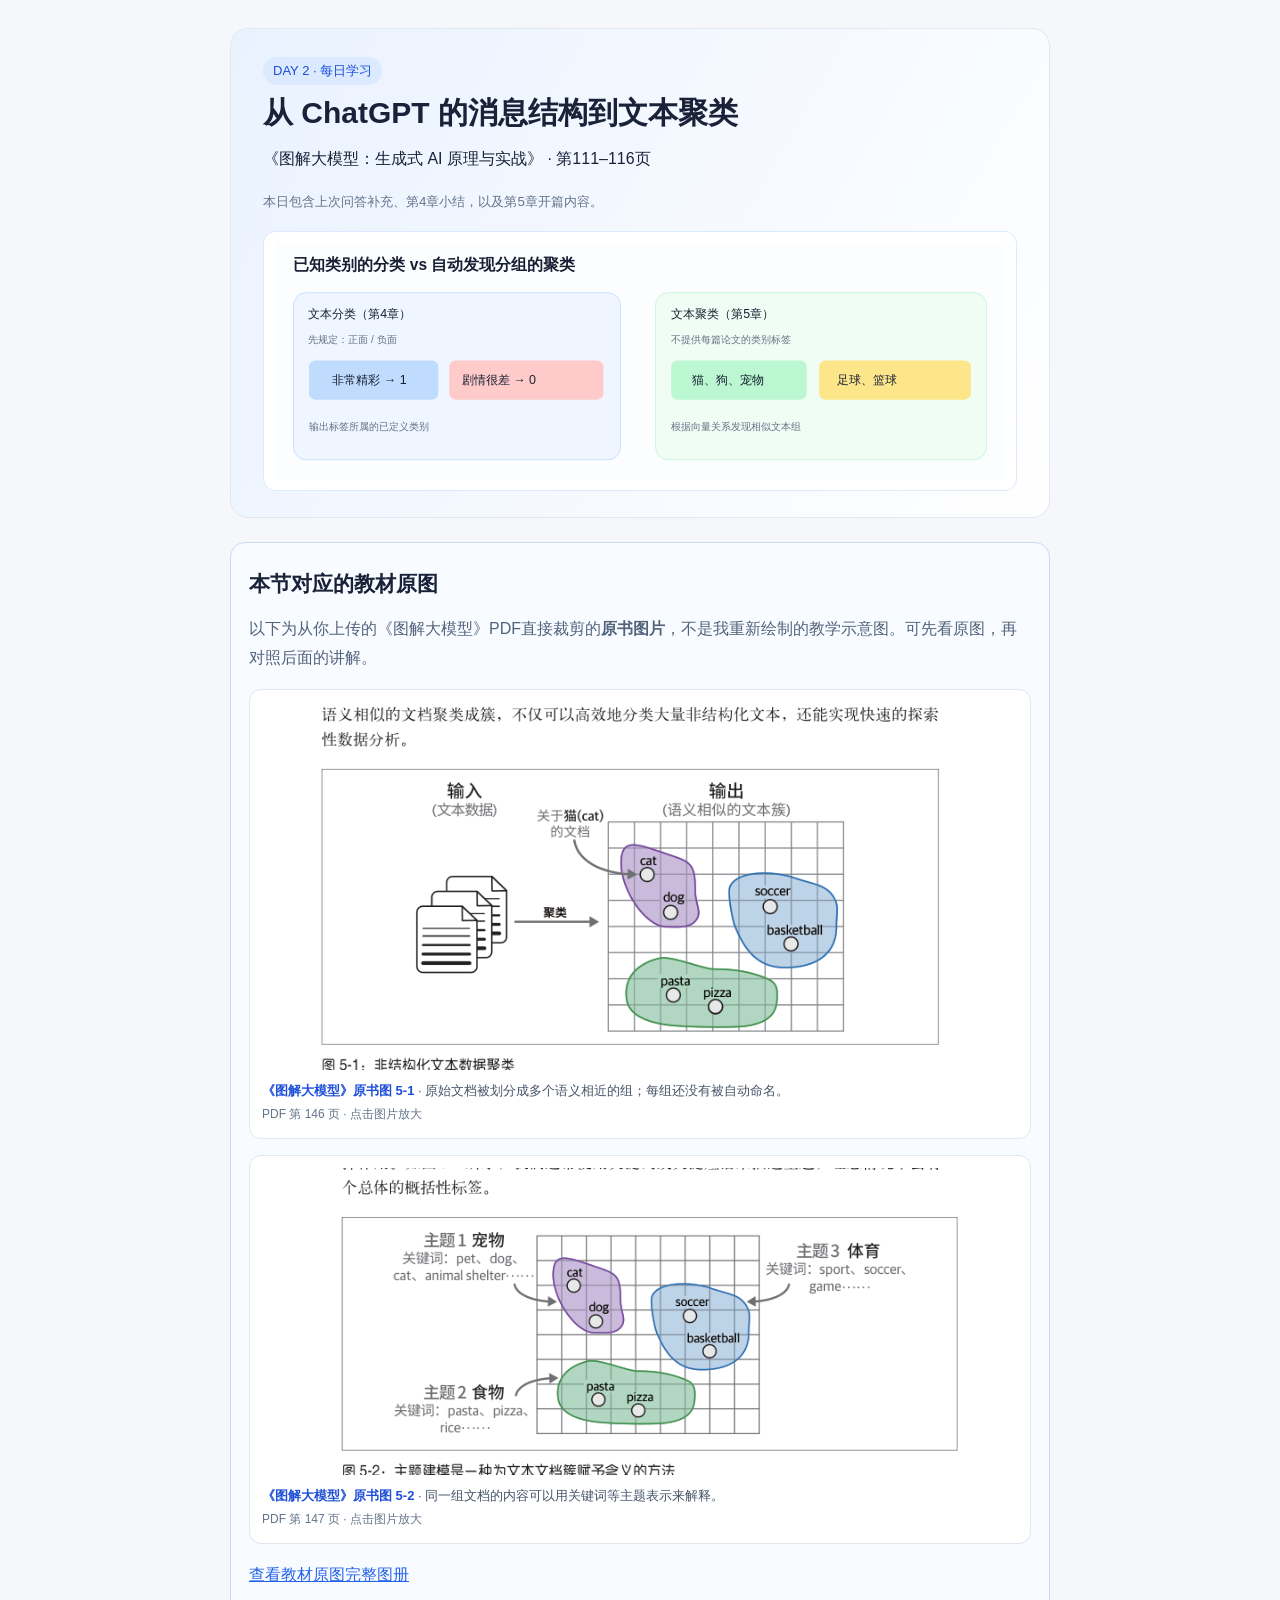
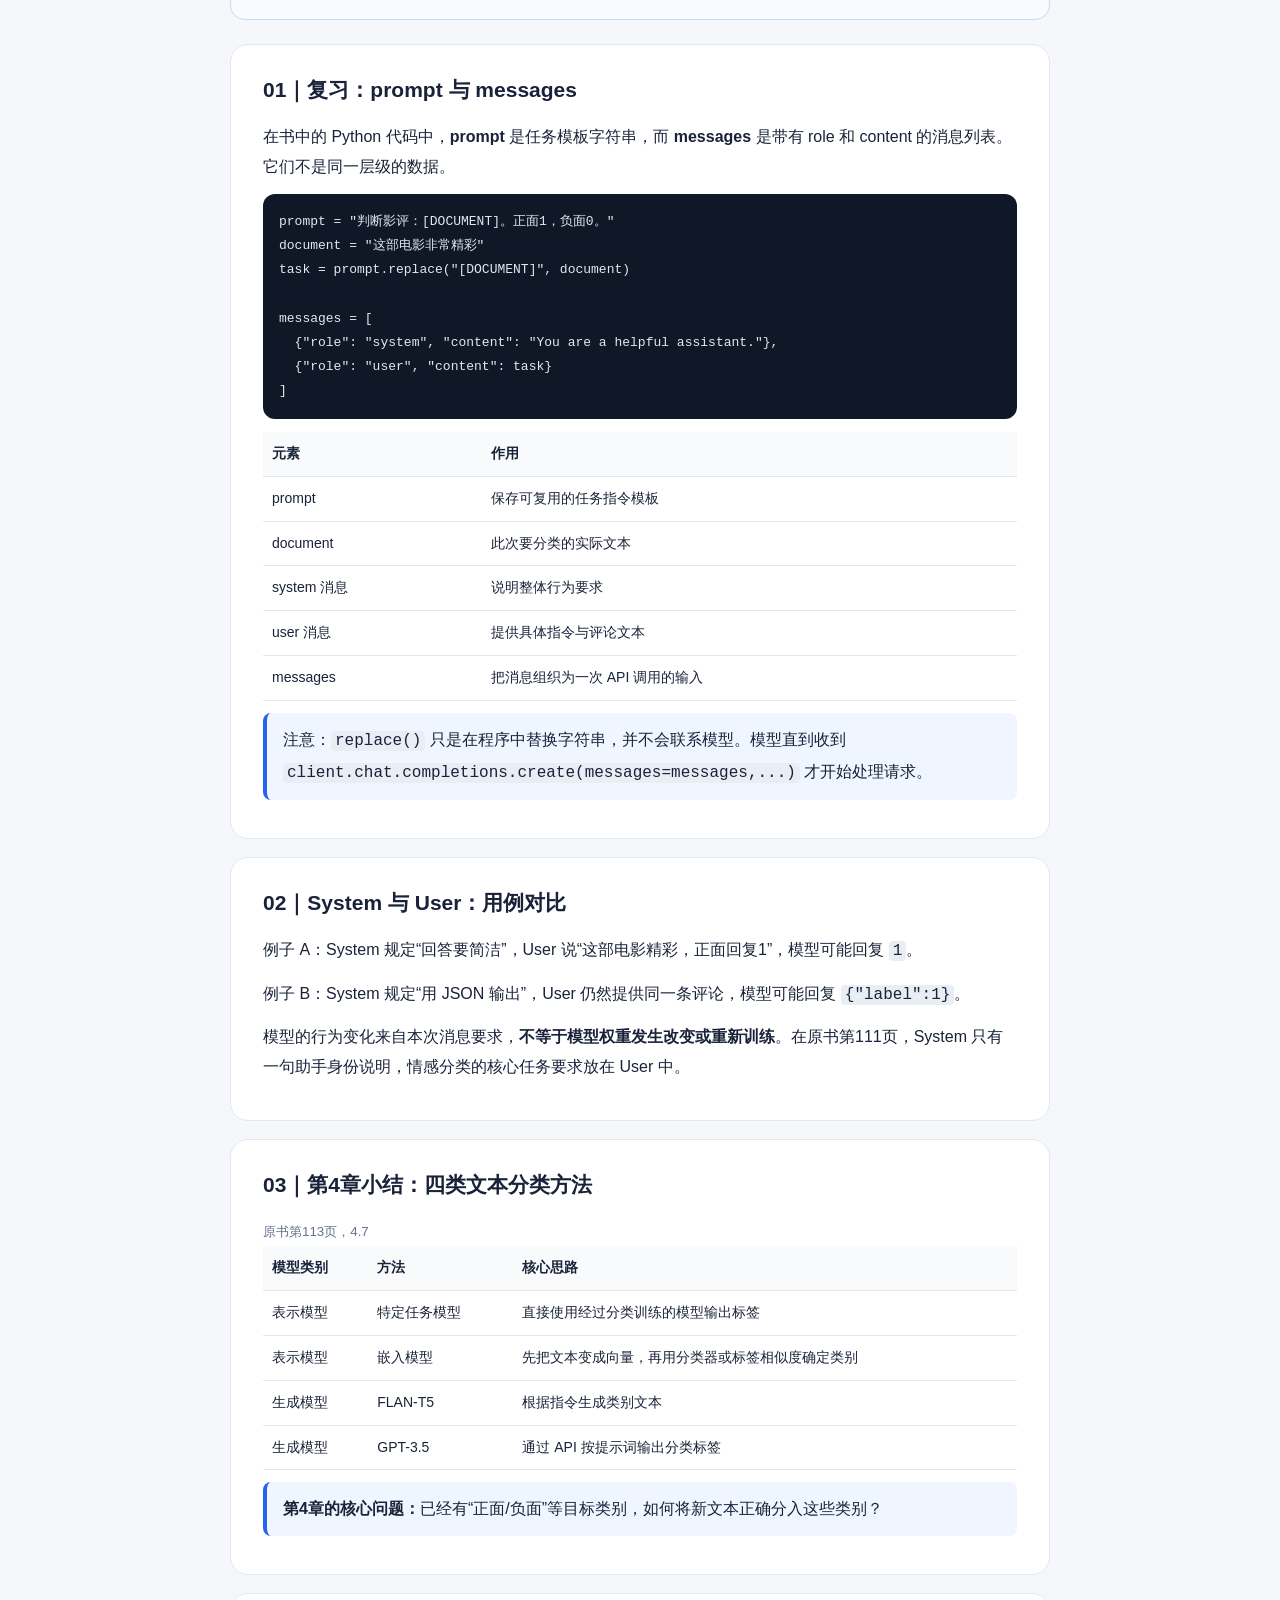
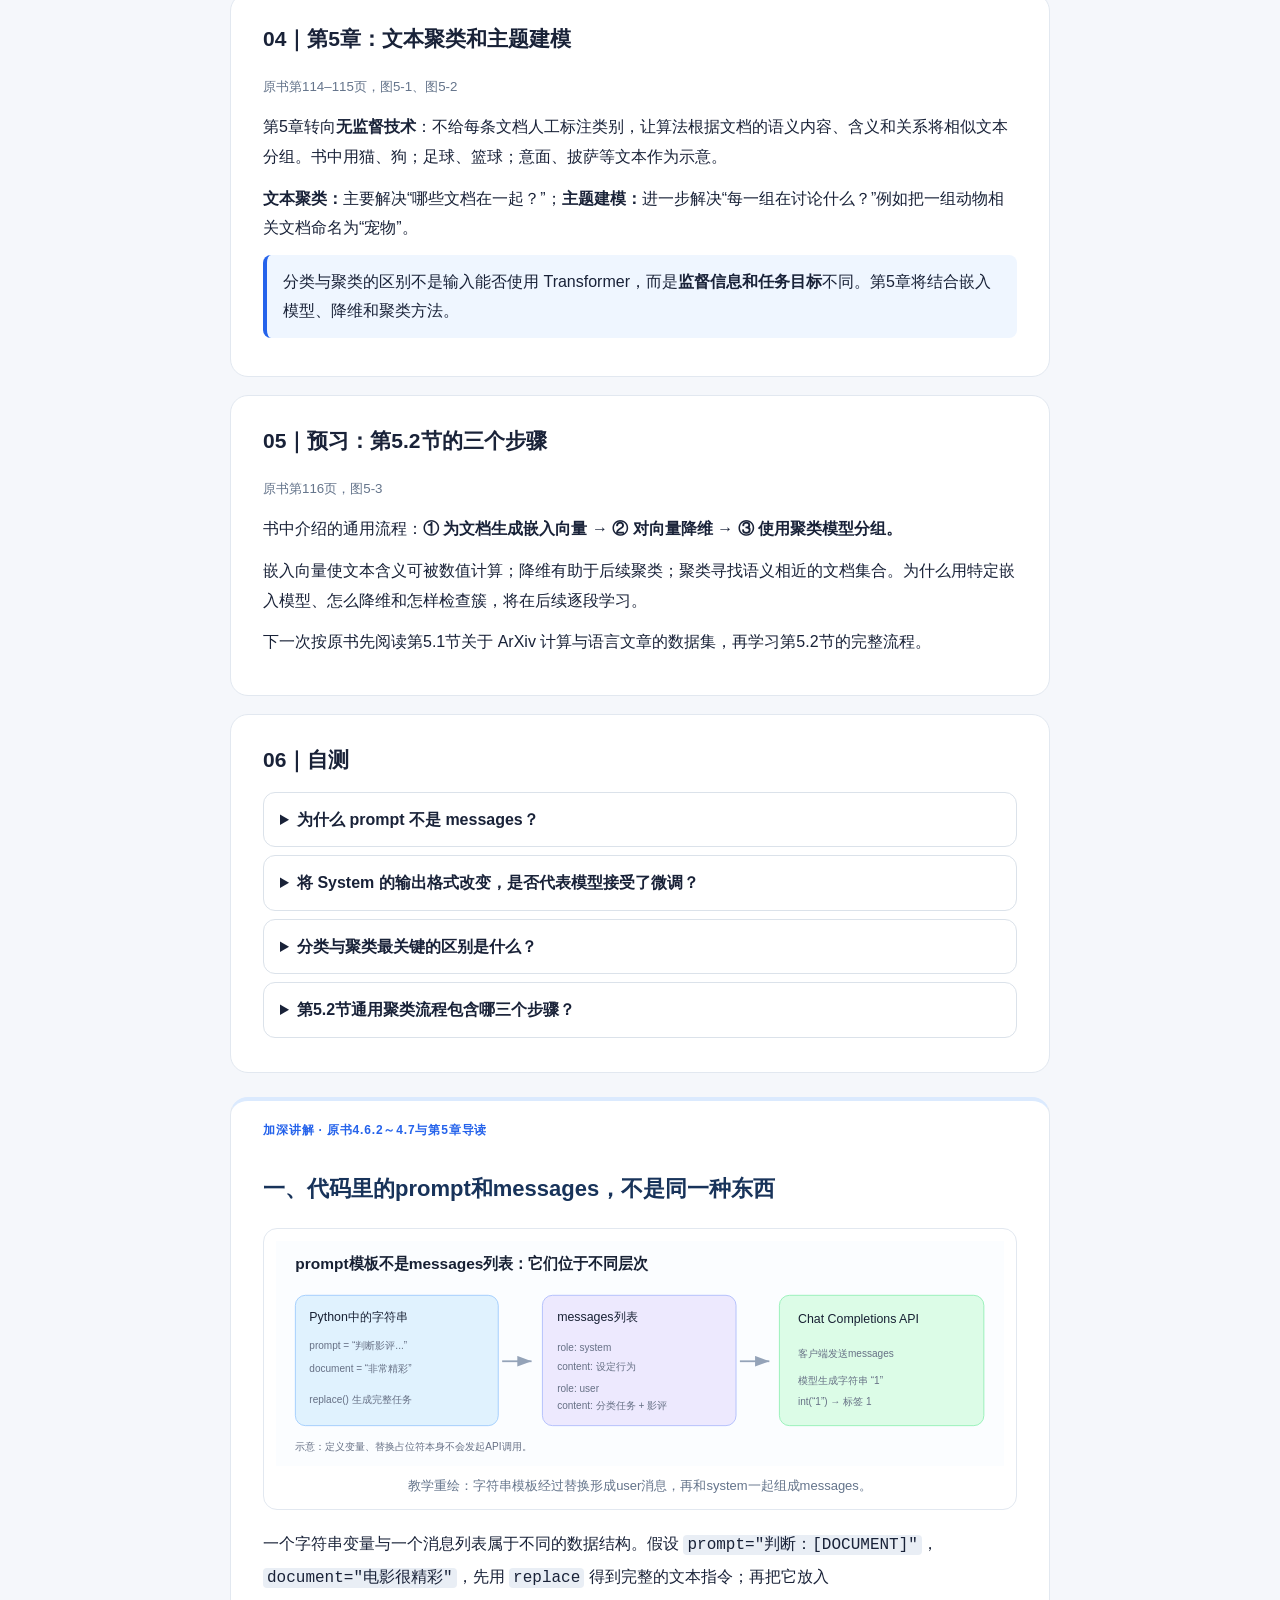
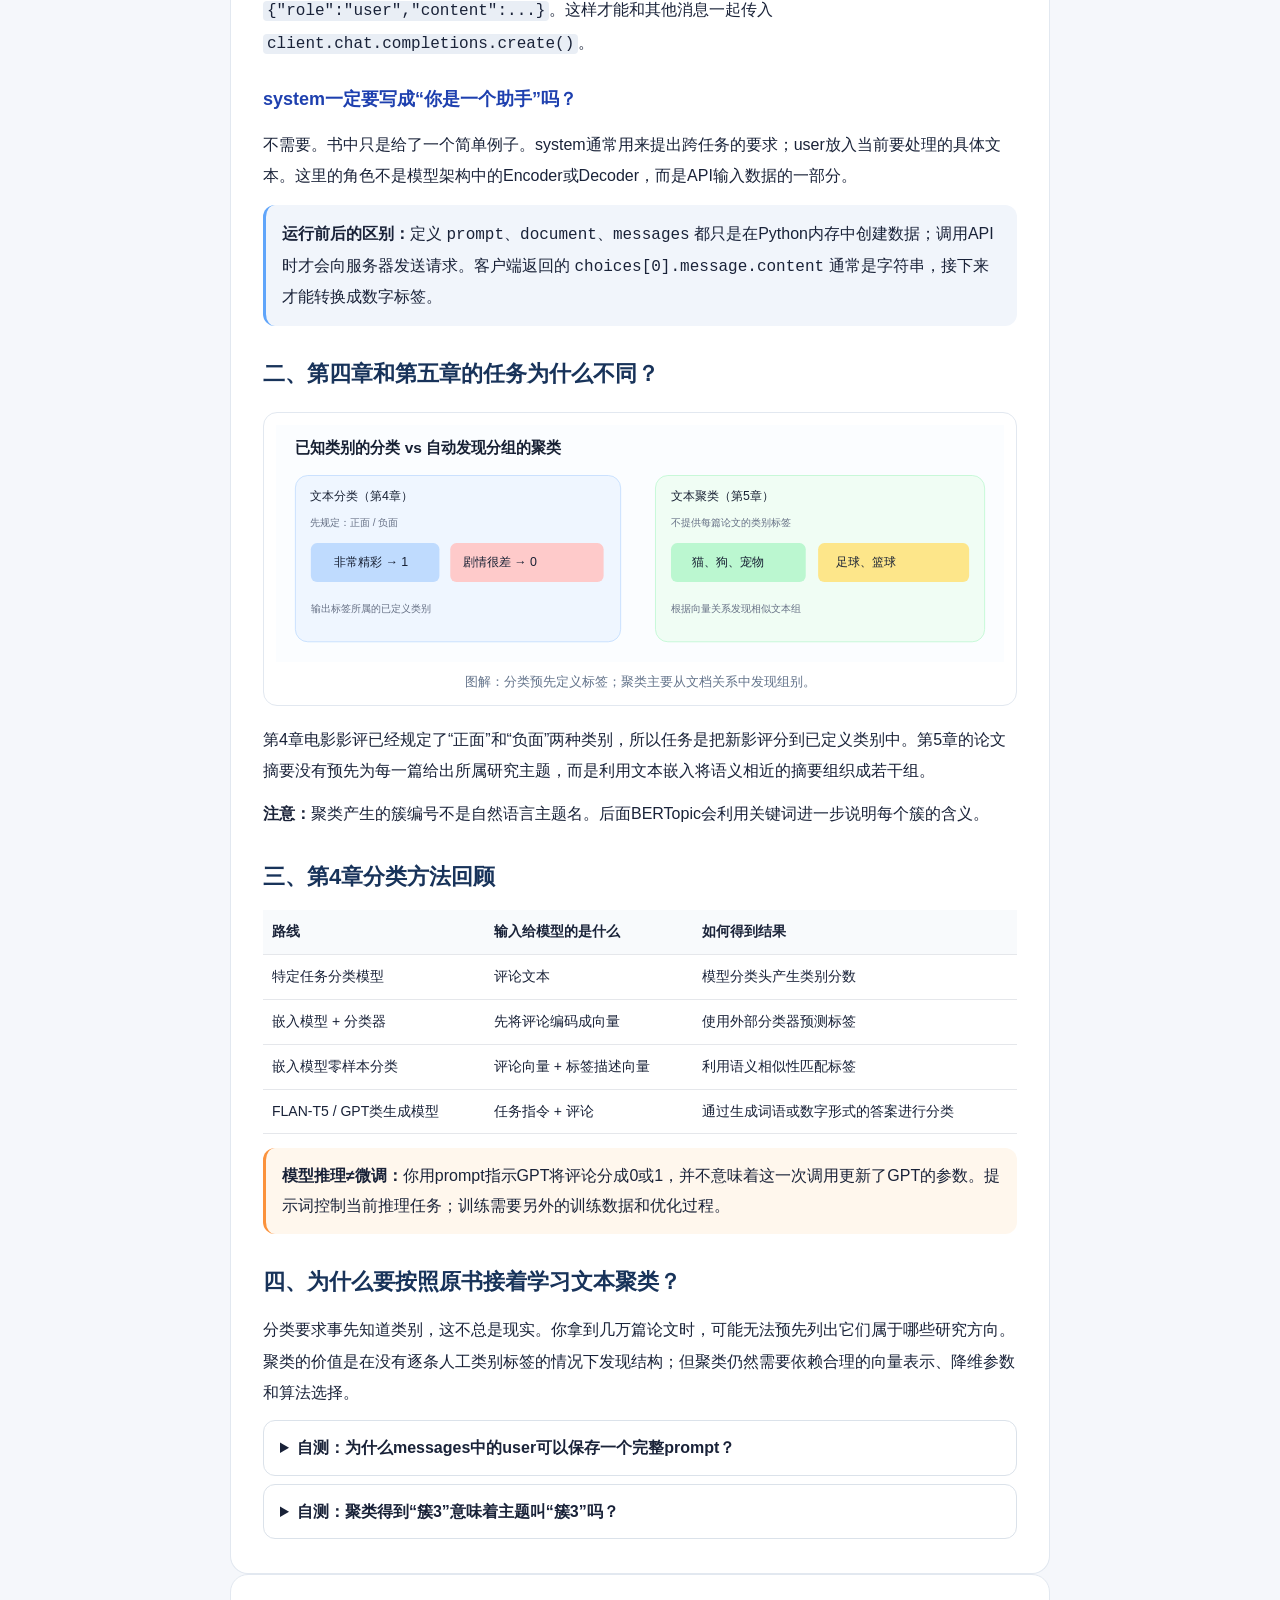
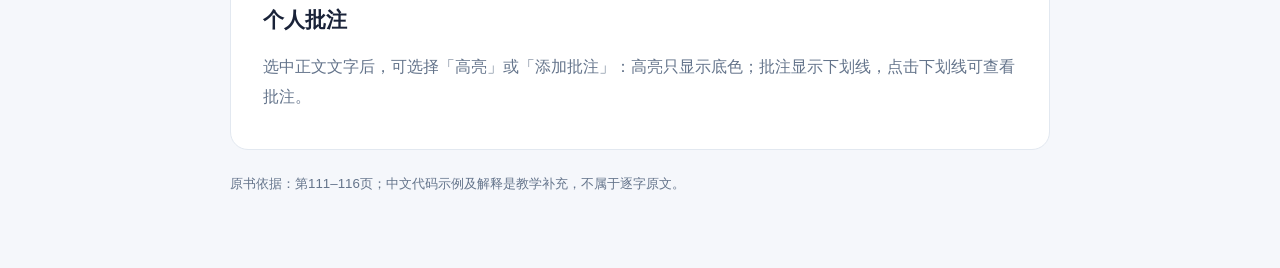
==== commit bbd96500: "Include cited original textbook PDF figures in Day 2" ====
--- a/day2.html
+++ b/day2.html
@@ -26,9 +26,10 @@
 @media(max-width:650px){#annotationEditor,#annotationBubble{right:10px;bottom:10px;width:calc(100vw - 20px)}}
 </style><link rel="stylesheet" href="annotations.css">
 <link rel="stylesheet" href="lesson-expanded.css">
+<link rel="stylesheet" href="original-figures.css">
 </head>
 <body data-study-day="2"><div class="wrap">
-<header><div class="pill">DAY 2 · 每日学习</div><h1>从 ChatGPT 的消息结构到文本聚类</h1><p>《图解大模型：生成式 AI 原理与实战》 · 第111–116页</p><small>本日包含上次问答补充、第4章小结，以及第5章开篇内容。</small><div class="study-diagram-preview" style="margin-top:16px;padding:10px;background:white;border:1px solid #dbeafe;border-radius:12px"><img src="data:image/svg+xml;charset=utf-8,%3Csvg%20xmlns%3D%22http%3A%2F%2Fwww.w3.org%2F2000%2Fsvg%22%20viewBox%3D%220%200%20940%20305%22%20width%3D%22940%22%20height%3D%22305%22%20role%3D%22img%22%3E%3Cdefs%3E%3Cstyle%3E.t%7Bfont%3A16px%20'PingFang%20SC'%2C'Microsoft%20YaHei'%2CArial%2Csans-serif%3Bfill%3A%23172033%7D.s%7Bfont%3A13px%20'PingFang%20SC'%2C'Microsoft%20YaHei'%2CArial%2Csans-serif%3Bfill%3A%23667085%7D.h%7Bfont%3Abold%2020px%20'PingFang%20SC'%2C'Microsoft%20YaHei'%2CArial%2Csans-serif%3Bfill%3A%23172033%7D.a%7Bstroke%3A%2394a3b8%3Bstroke-width%3A2.3%3Bfill%3Anone%3Bmarker-end%3Aurl(%23arrow)%7D%3C%2Fstyle%3E%3Cmarker%20id%3D%22arrow%22%20markerWidth%3D%2210%22%20markerHeight%3D%2210%22%20refX%3D%228%22%20refY%3D%223%22%20orient%3D%22auto%22%3E%3Cpath%20d%3D%22M0%200L8%203L0%206%22%20fill%3D%22%2394a3b8%22%2F%3E%3C%2Fmarker%3E%3C%2Fdefs%3E%3Crect%20width%3D%22940%22%20height%3D%22305%22%20fill%3D%22%23fbfdff%22%2F%3E%0A%3Ctext%20class%3D%22h%22%20x%3D%2225%22%20y%3D%2236%22%3E%E5%B7%B2%E7%9F%A5%E7%B1%BB%E5%88%AB%E7%9A%84%E5%88%86%E7%B1%BB%20vs%20%E8%87%AA%E5%8A%A8%E5%8F%91%E7%8E%B0%E5%88%86%E7%BB%84%E7%9A%84%E8%81%9A%E7%B1%BB%3C%2Ftext%3E%0A%3Crect%20x%3D%2225%22%20y%3D%2265%22%20rx%3D%2216%22%20width%3D%22420%22%20height%3D%22214%22%20fill%3D%22%23eff6ff%22%20stroke%3D%22%23bfdbfe%22%2F%3E%0A%3Ctext%20class%3D%22t%22%20x%3D%2244%22%20y%3D%2297%22%20font-weight%3D%22bold%22%3E%E6%96%87%E6%9C%AC%E5%88%86%E7%B1%BB%EF%BC%88%E7%AC%AC4%E7%AB%A0%EF%BC%89%3C%2Ftext%3E%3Ctext%20class%3D%22s%22%20x%3D%2244%22%20y%3D%22130%22%3E%E5%85%88%E8%A7%84%E5%AE%9A%EF%BC%9A%E6%AD%A3%E9%9D%A2%20%2F%20%E8%B4%9F%E9%9D%A2%3C%2Ftext%3E%0A%3Crect%20x%3D%2245%22%20y%3D%22152%22%20rx%3D%228%22%20width%3D%22166%22%20height%3D%2250%22%20fill%3D%22%23bfdbfe%22%2F%3E%3Ctext%20class%3D%22t%22%20x%3D%2275%22%20y%3D%22182%22%3E%E9%9D%9E%E5%B8%B8%E7%B2%BE%E5%BD%A9%20%E2%86%92%201%3C%2Ftext%3E%0A%3Crect%20x%3D%22225%22%20y%3D%22152%22%20rx%3D%228%22%20width%3D%22198%22%20height%3D%2250%22%20fill%3D%22%23fecaca%22%2F%3E%3Ctext%20class%3D%22t%22%20x%3D%22241%22%20y%3D%22182%22%3E%E5%89%A7%E6%83%85%E5%BE%88%E5%B7%AE%20%E2%86%92%200%3C%2Ftext%3E%0A%3Ctext%20class%3D%22s%22%20x%3D%2245%22%20y%3D%22241%22%3E%E8%BE%93%E5%87%BA%E6%A0%87%E7%AD%BE%E6%89%80%E5%B1%9E%E7%9A%84%E5%B7%B2%E5%AE%9A%E4%B9%89%E7%B1%BB%E5%88%AB%3C%2Ftext%3E%0A%3Crect%20x%3D%22490%22%20y%3D%2265%22%20rx%3D%2216%22%20width%3D%22425%22%20height%3D%22214%22%20fill%3D%22%23f0fdf4%22%20stroke%3D%22%23bbf7d0%22%2F%3E%0A%3Ctext%20class%3D%22t%22%20x%3D%22510%22%20y%3D%2297%22%20font-weight%3D%22bold%22%3E%E6%96%87%E6%9C%AC%E8%81%9A%E7%B1%BB%EF%BC%88%E7%AC%AC5%E7%AB%A0%EF%BC%89%3C%2Ftext%3E%3Ctext%20class%3D%22s%22%20x%3D%22510%22%20y%3D%22130%22%3E%E4%B8%8D%E6%8F%90%E4%BE%9B%E6%AF%8F%E7%AF%87%E8%AE%BA%E6%96%87%E7%9A%84%E7%B1%BB%E5%88%AB%E6%A0%87%E7%AD%BE%3C%2Ftext%3E%0A%3Crect%20x%3D%22510%22%20y%3D%22152%22%20rx%3D%228%22%20width%3D%22174%22%20height%3D%2250%22%20fill%3D%22%23bbf7d0%22%2F%3E%3Ctext%20class%3D%22t%22%20x%3D%22537%22%20y%3D%22182%22%3E%E7%8C%AB%E3%80%81%E7%8B%97%E3%80%81%E5%AE%A0%E7%89%A9%3C%2Ftext%3E%0A%3Crect%20x%3D%22700%22%20y%3D%22152%22%20rx%3D%228%22%20width%3D%22195%22%20height%3D%2250%22%20fill%3D%22%23fde68a%22%2F%3E%3Ctext%20class%3D%22t%22%20x%3D%22723%22%20y%3D%22182%22%3E%E8%B6%B3%E7%90%83%E3%80%81%E7%AF%AE%E7%90%83%3C%2Ftext%3E%0A%3Ctext%20class%3D%22s%22%20x%3D%22510%22%20y%3D%22241%22%3E%E6%A0%B9%E6%8D%AE%E5%90%91%E9%87%8F%E5%85%B3%E7%B3%BB%E5%8F%91%E7%8E%B0%E7%9B%B8%E4%BC%BC%E6%96%87%E6%9C%AC%E7%BB%84%3C%2Ftext%3E%3C%2Fsvg%3E" alt="Day 2 核心知识图解" style="display:block;width:100%;height:auto;max-height:340px;object-fit:contain"></div></header>
+<header><div class="pill">DAY 2 · 每日学习</div><h1>从 ChatGPT 的消息结构到文本聚类</h1><p>《图解大模型：生成式 AI 原理与实战》 · 第111–116页</p><small>本日包含上次问答补充、第4章小结，以及第5章开篇内容。</small><div class="study-diagram-preview" style="margin-top:16px;padding:10px;background:white;border:1px solid #dbeafe;border-radius:12px"><img src="data:image/svg+xml;charset=utf-8,%3Csvg%20xmlns%3D%22http%3A%2F%2Fwww.w3.org%2F2000%2Fsvg%22%20viewBox%3D%220%200%20940%20305%22%20width%3D%22940%22%20height%3D%22305%22%20role%3D%22img%22%3E%3Cdefs%3E%3Cstyle%3E.t%7Bfont%3A16px%20'PingFang%20SC'%2C'Microsoft%20YaHei'%2CArial%2Csans-serif%3Bfill%3A%23172033%7D.s%7Bfont%3A13px%20'PingFang%20SC'%2C'Microsoft%20YaHei'%2CArial%2Csans-serif%3Bfill%3A%23667085%7D.h%7Bfont%3Abold%2020px%20'PingFang%20SC'%2C'Microsoft%20YaHei'%2CArial%2Csans-serif%3Bfill%3A%23172033%7D.a%7Bstroke%3A%2394a3b8%3Bstroke-width%3A2.3%3Bfill%3Anone%3Bmarker-end%3Aurl(%23arrow)%7D%3C%2Fstyle%3E%3Cmarker%20id%3D%22arrow%22%20markerWidth%3D%2210%22%20markerHeight%3D%2210%22%20refX%3D%228%22%20refY%3D%223%22%20orient%3D%22auto%22%3E%3Cpath%20d%3D%22M0%200L8%203L0%206%22%20fill%3D%22%2394a3b8%22%2F%3E%3C%2Fmarker%3E%3C%2Fdefs%3E%3Crect%20width%3D%22940%22%20height%3D%22305%22%20fill%3D%22%23fbfdff%22%2F%3E%0A%3Ctext%20class%3D%22h%22%20x%3D%2225%22%20y%3D%2236%22%3E%E5%B7%B2%E7%9F%A5%E7%B1%BB%E5%88%AB%E7%9A%84%E5%88%86%E7%B1%BB%20vs%20%E8%87%AA%E5%8A%A8%E5%8F%91%E7%8E%B0%E5%88%86%E7%BB%84%E7%9A%84%E8%81%9A%E7%B1%BB%3C%2Ftext%3E%0A%3Crect%20x%3D%2225%22%20y%3D%2265%22%20rx%3D%2216%22%20width%3D%22420%22%20height%3D%22214%22%20fill%3D%22%23eff6ff%22%20stroke%3D%22%23bfdbfe%22%2F%3E%0A%3Ctext%20class%3D%22t%22%20x%3D%2244%22%20y%3D%2297%22%20font-weight%3D%22bold%22%3E%E6%96%87%E6%9C%AC%E5%88%86%E7%B1%BB%EF%BC%88%E7%AC%AC4%E7%AB%A0%EF%BC%89%3C%2Ftext%3E%3Ctext%20class%3D%22s%22%20x%3D%2244%22%20y%3D%22130%22%3E%E5%85%88%E8%A7%84%E5%AE%9A%EF%BC%9A%E6%AD%A3%E9%9D%A2%20%2F%20%E8%B4%9F%E9%9D%A2%3C%2Ftext%3E%0A%3Crect%20x%3D%2245%22%20y%3D%22152%22%20rx%3D%228%22%20width%3D%22166%22%20height%3D%2250%22%20fill%3D%22%23bfdbfe%22%2F%3E%3Ctext%20class%3D%22t%22%20x%3D%2275%22%20y%3D%22182%22%3E%E9%9D%9E%E5%B8%B8%E7%B2%BE%E5%BD%A9%20%E2%86%92%201%3C%2Ftext%3E%0A%3Crect%20x%3D%22225%22%20y%3D%22152%22%20rx%3D%228%22%20width%3D%22198%22%20height%3D%2250%22%20fill%3D%22%23fecaca%22%2F%3E%3Ctext%20class%3D%22t%22%20x%3D%22241%22%20y%3D%22182%22%3E%E5%89%A7%E6%83%85%E5%BE%88%E5%B7%AE%20%E2%86%92%200%3C%2Ftext%3E%0A%3Ctext%20class%3D%22s%22%20x%3D%2245%22%20y%3D%22241%22%3E%E8%BE%93%E5%87%BA%E6%A0%87%E7%AD%BE%E6%89%80%E5%B1%9E%E7%9A%84%E5%B7%B2%E5%AE%9A%E4%B9%89%E7%B1%BB%E5%88%AB%3C%2Ftext%3E%0A%3Crect%20x%3D%22490%22%20y%3D%2265%22%20rx%3D%2216%22%20width%3D%22425%22%20height%3D%22214%22%20fill%3D%22%23f0fdf4%22%20stroke%3D%22%23bbf7d0%22%2F%3E%0A%3Ctext%20class%3D%22t%22%20x%3D%22510%22%20y%3D%2297%22%20font-weight%3D%22bold%22%3E%E6%96%87%E6%9C%AC%E8%81%9A%E7%B1%BB%EF%BC%88%E7%AC%AC5%E7%AB%A0%EF%BC%89%3C%2Ftext%3E%3Ctext%20class%3D%22s%22%20x%3D%22510%22%20y%3D%22130%22%3E%E4%B8%8D%E6%8F%90%E4%BE%9B%E6%AF%8F%E7%AF%87%E8%AE%BA%E6%96%87%E7%9A%84%E7%B1%BB%E5%88%AB%E6%A0%87%E7%AD%BE%3C%2Ftext%3E%0A%3Crect%20x%3D%22510%22%20y%3D%22152%22%20rx%3D%228%22%20width%3D%22174%22%20height%3D%2250%22%20fill%3D%22%23bbf7d0%22%2F%3E%3Ctext%20class%3D%22t%22%20x%3D%22537%22%20y%3D%22182%22%3E%E7%8C%AB%E3%80%81%E7%8B%97%E3%80%81%E5%AE%A0%E7%89%A9%3C%2Ftext%3E%0A%3Crect%20x%3D%22700%22%20y%3D%22152%22%20rx%3D%228%22%20width%3D%22195%22%20height%3D%2250%22%20fill%3D%22%23fde68a%22%2F%3E%3Ctext%20class%3D%22t%22%20x%3D%22723%22%20y%3D%22182%22%3E%E8%B6%B3%E7%90%83%E3%80%81%E7%AF%AE%E7%90%83%3C%2Ftext%3E%0A%3Ctext%20class%3D%22s%22%20x%3D%22510%22%20y%3D%22241%22%3E%E6%A0%B9%E6%8D%AE%E5%90%91%E9%87%8F%E5%85%B3%E7%B3%BB%E5%8F%91%E7%8E%B0%E7%9B%B8%E4%BC%BC%E6%96%87%E6%9C%AC%E7%BB%84%3C%2Ftext%3E%3C%2Fsvg%3E" alt="Day 2 核心知识图解" style="display:block;width:100%;height:auto;max-height:340px;object-fit:contain"></div></header><section class="book-original-section"><h2>本节对应的教材原图</h2><p>以下为从你上传的《图解大模型》PDF直接裁剪的<strong>原书图片</strong>，不是我重新绘制的教学示意图。可先看原图，再对照后面的讲解。</p><div data-book-figures="5-1 5-2"><p>正在加载教材原图…</p></div><p><a href="教材原图对照学习.html#day2" target="_blank" rel="noopener">查看教材原图完整图册</a></p></section>
 <section><h2>01｜复习：prompt 与 messages</h2><p>在书中的 Python 代码中，<b>prompt</b> 是任务模板字符串，而 <b>messages</b> 是带有 role 和 content 的消息列表。它们不是同一层级的数据。</p>
 <pre>prompt = "判断影评：[DOCUMENT]。正面1，负面0。"
 document = "这部电影非常精彩"
@@ -87,4 +88,5 @@
 
 
 <script src="annotations.js"></script>
+<script src="original-figures.js"></script>
 </body></html>
--- a/original-figures.css
+++ b/original-figures.css
@@ -0,0 +1,9 @@
+.book-original-section{margin:24px 0;padding:18px;background:#f8fbff;border:1px solid #c9dbf4;border-radius:15px}
+.book-original-section h2{font-size:21px;margin:4px 0 10px}
+.book-original-section p{color:#52637c;margin:5px 0 12px}
+.book-original-section a{color:#2563eb}
+.textbook-original-figure{margin:16px 0;padding:12px;background:white;border:1px solid #e2e8f0;border-radius:12px}
+.textbook-original-figure img{display:block;width:100%;max-width:900px;height:auto;object-fit:contain;margin:auto}
+.textbook-original-figure figcaption{font-size:13px;line-height:1.8;color:#475569;margin-top:9px}
+.textbook-original-figure figcaption strong{color:#1d4ed8}
+.textbook-original-figure figcaption small{color:#64748b;font-size:12px}
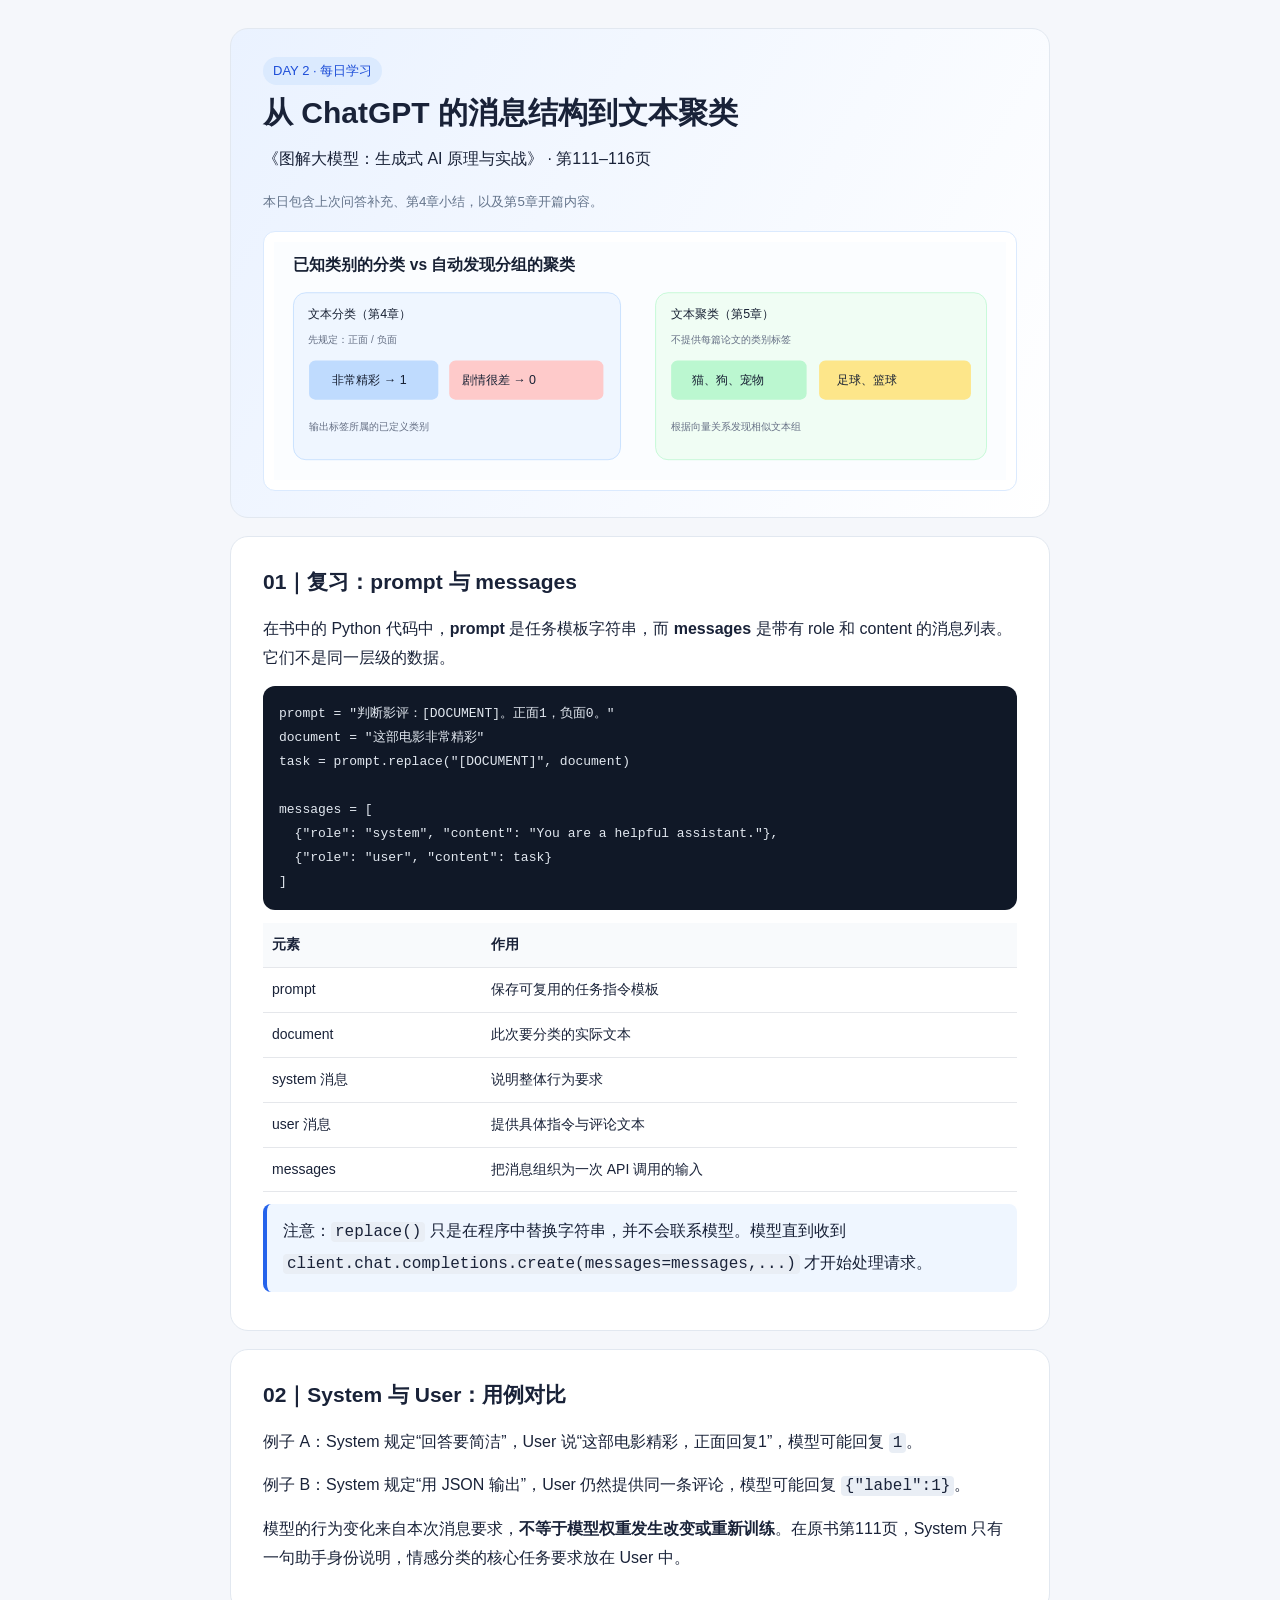
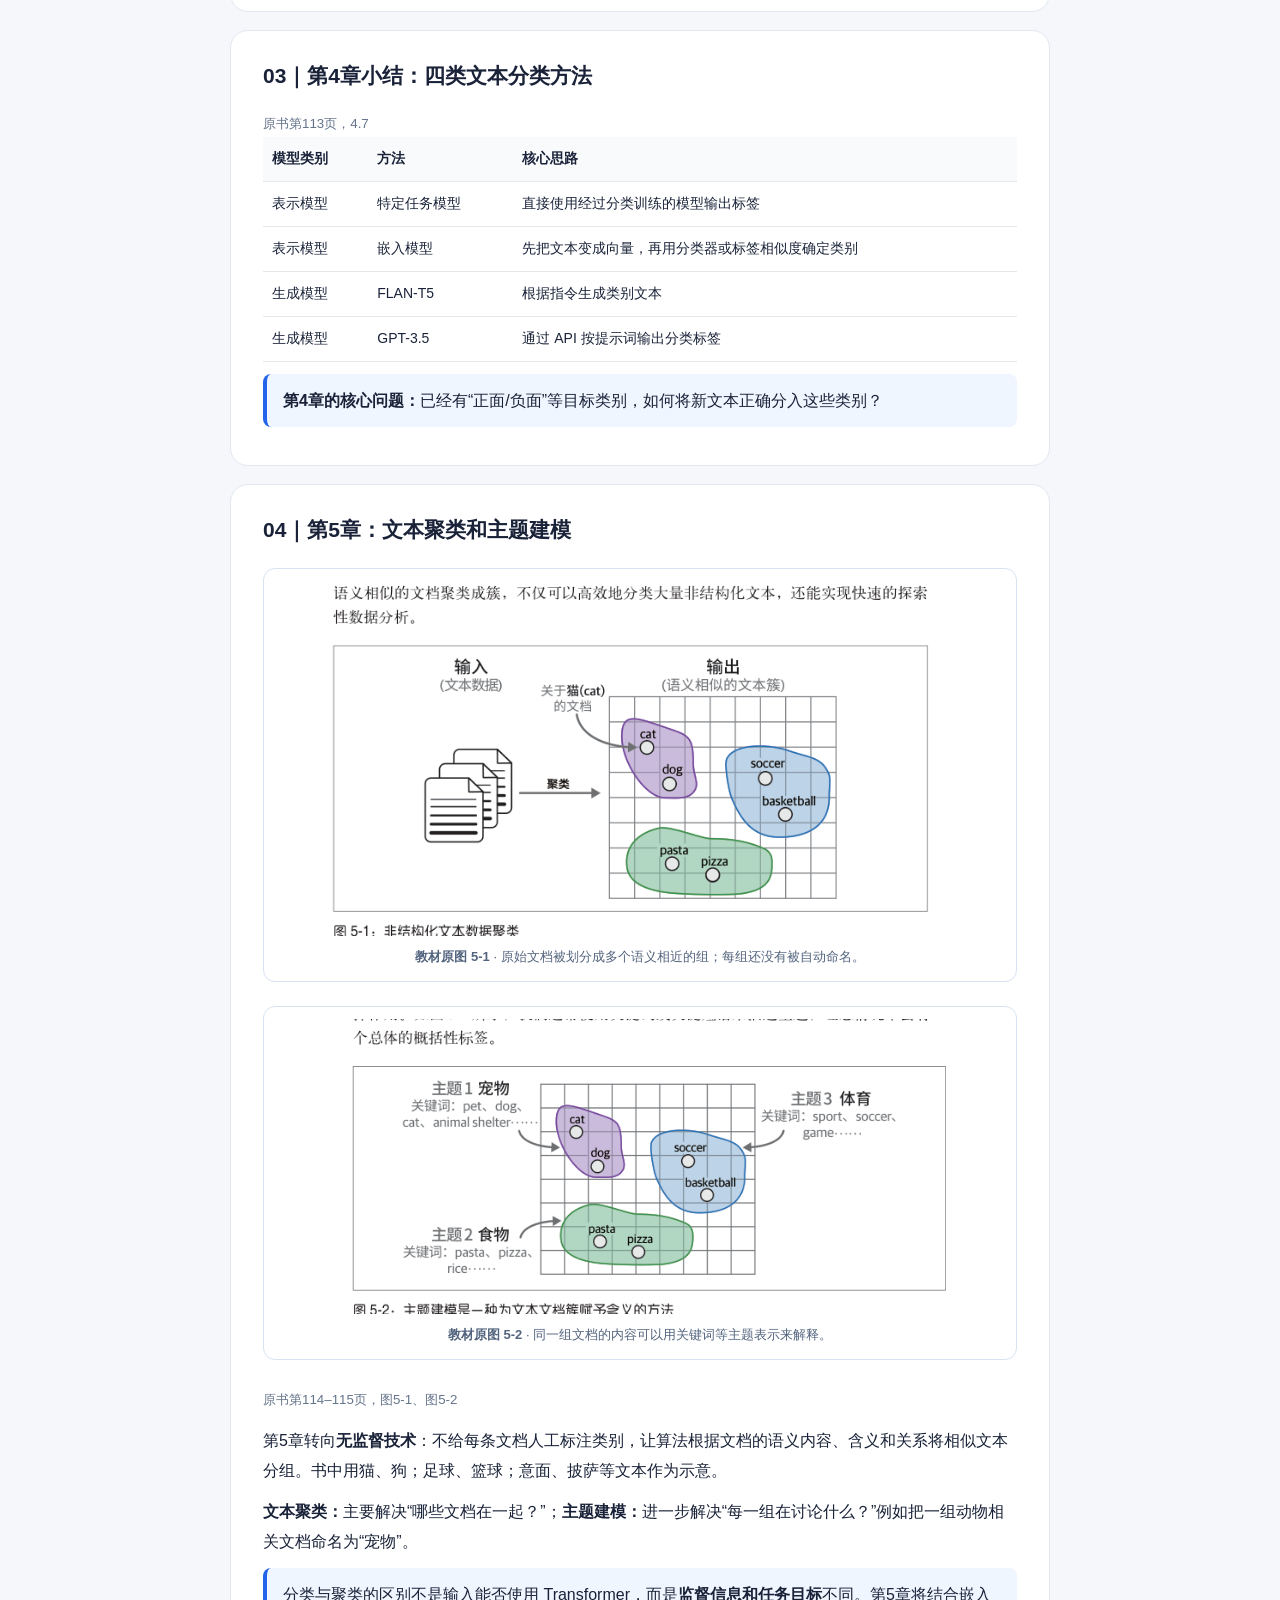
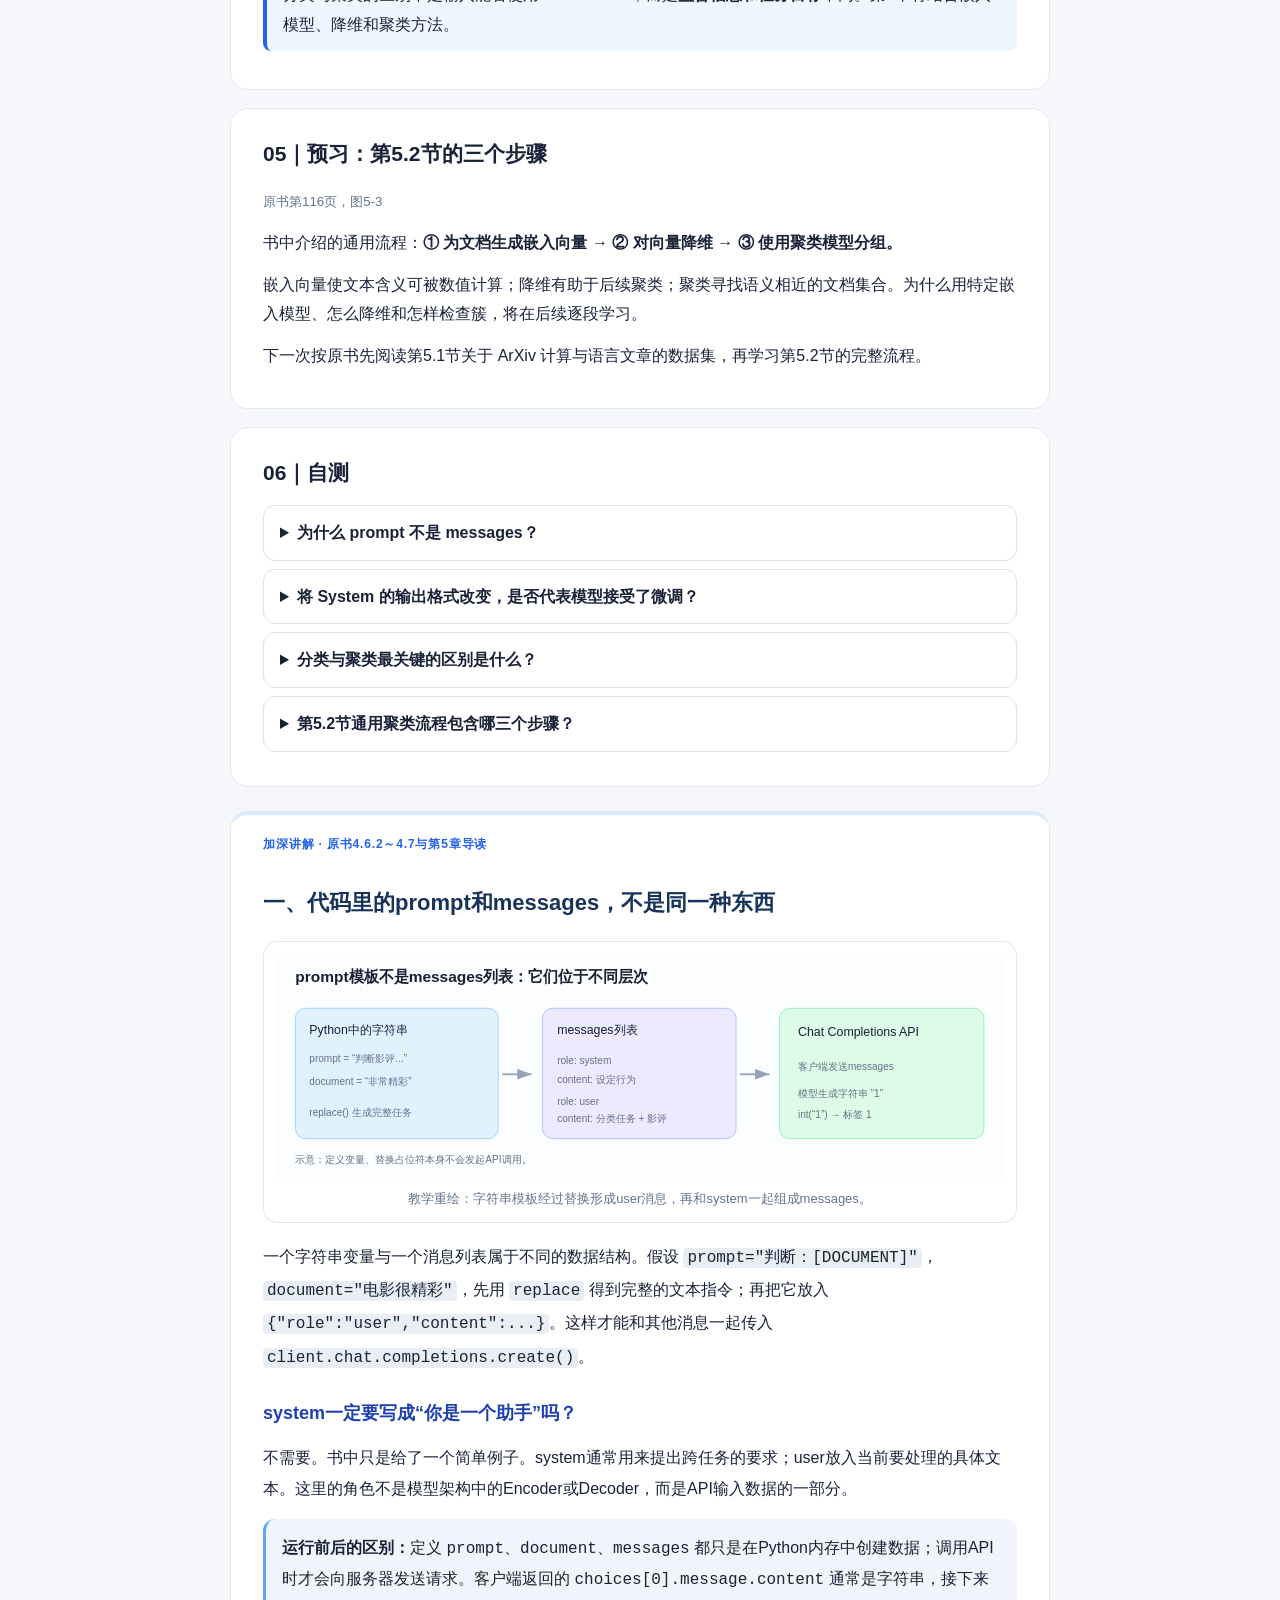
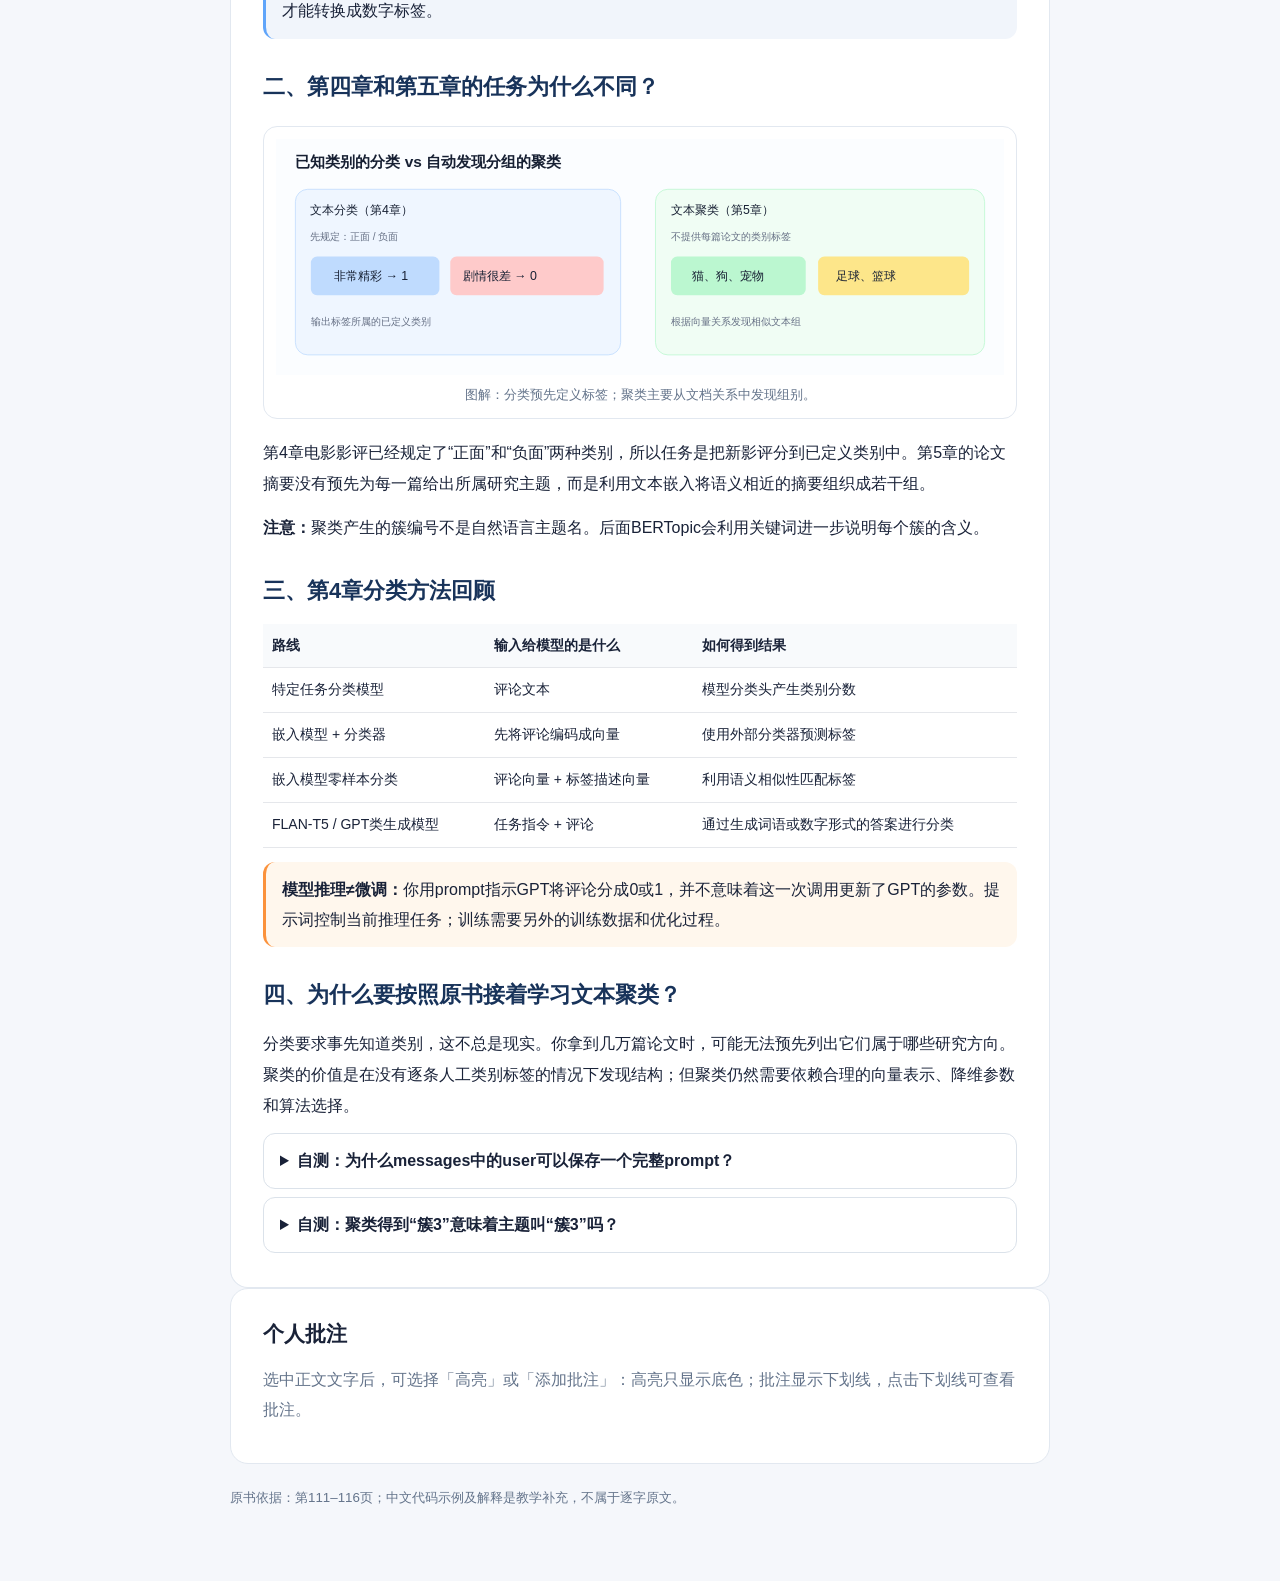
==== commit a28942c9: "Embed original textbook figures inline with Day 2 explanations" ====
--- a/day2.html
+++ b/day2.html
@@ -26,10 +26,9 @@
 @media(max-width:650px){#annotationEditor,#annotationBubble{right:10px;bottom:10px;width:calc(100vw - 20px)}}
 </style><link rel="stylesheet" href="annotations.css">
 <link rel="stylesheet" href="lesson-expanded.css">
-<link rel="stylesheet" href="original-figures.css">
 </head>
 <body data-study-day="2"><div class="wrap">
-<header><div class="pill">DAY 2 · 每日学习</div><h1>从 ChatGPT 的消息结构到文本聚类</h1><p>《图解大模型：生成式 AI 原理与实战》 · 第111–116页</p><small>本日包含上次问答补充、第4章小结，以及第5章开篇内容。</small><div class="study-diagram-preview" style="margin-top:16px;padding:10px;background:white;border:1px solid #dbeafe;border-radius:12px"><img src="data:image/svg+xml;charset=utf-8,%3Csvg%20xmlns%3D%22http%3A%2F%2Fwww.w3.org%2F2000%2Fsvg%22%20viewBox%3D%220%200%20940%20305%22%20width%3D%22940%22%20height%3D%22305%22%20role%3D%22img%22%3E%3Cdefs%3E%3Cstyle%3E.t%7Bfont%3A16px%20'PingFang%20SC'%2C'Microsoft%20YaHei'%2CArial%2Csans-serif%3Bfill%3A%23172033%7D.s%7Bfont%3A13px%20'PingFang%20SC'%2C'Microsoft%20YaHei'%2CArial%2Csans-serif%3Bfill%3A%23667085%7D.h%7Bfont%3Abold%2020px%20'PingFang%20SC'%2C'Microsoft%20YaHei'%2CArial%2Csans-serif%3Bfill%3A%23172033%7D.a%7Bstroke%3A%2394a3b8%3Bstroke-width%3A2.3%3Bfill%3Anone%3Bmarker-end%3Aurl(%23arrow)%7D%3C%2Fstyle%3E%3Cmarker%20id%3D%22arrow%22%20markerWidth%3D%2210%22%20markerHeight%3D%2210%22%20refX%3D%228%22%20refY%3D%223%22%20orient%3D%22auto%22%3E%3Cpath%20d%3D%22M0%200L8%203L0%206%22%20fill%3D%22%2394a3b8%22%2F%3E%3C%2Fmarker%3E%3C%2Fdefs%3E%3Crect%20width%3D%22940%22%20height%3D%22305%22%20fill%3D%22%23fbfdff%22%2F%3E%0A%3Ctext%20class%3D%22h%22%20x%3D%2225%22%20y%3D%2236%22%3E%E5%B7%B2%E7%9F%A5%E7%B1%BB%E5%88%AB%E7%9A%84%E5%88%86%E7%B1%BB%20vs%20%E8%87%AA%E5%8A%A8%E5%8F%91%E7%8E%B0%E5%88%86%E7%BB%84%E7%9A%84%E8%81%9A%E7%B1%BB%3C%2Ftext%3E%0A%3Crect%20x%3D%2225%22%20y%3D%2265%22%20rx%3D%2216%22%20width%3D%22420%22%20height%3D%22214%22%20fill%3D%22%23eff6ff%22%20stroke%3D%22%23bfdbfe%22%2F%3E%0A%3Ctext%20class%3D%22t%22%20x%3D%2244%22%20y%3D%2297%22%20font-weight%3D%22bold%22%3E%E6%96%87%E6%9C%AC%E5%88%86%E7%B1%BB%EF%BC%88%E7%AC%AC4%E7%AB%A0%EF%BC%89%3C%2Ftext%3E%3Ctext%20class%3D%22s%22%20x%3D%2244%22%20y%3D%22130%22%3E%E5%85%88%E8%A7%84%E5%AE%9A%EF%BC%9A%E6%AD%A3%E9%9D%A2%20%2F%20%E8%B4%9F%E9%9D%A2%3C%2Ftext%3E%0A%3Crect%20x%3D%2245%22%20y%3D%22152%22%20rx%3D%228%22%20width%3D%22166%22%20height%3D%2250%22%20fill%3D%22%23bfdbfe%22%2F%3E%3Ctext%20class%3D%22t%22%20x%3D%2275%22%20y%3D%22182%22%3E%E9%9D%9E%E5%B8%B8%E7%B2%BE%E5%BD%A9%20%E2%86%92%201%3C%2Ftext%3E%0A%3Crect%20x%3D%22225%22%20y%3D%22152%22%20rx%3D%228%22%20width%3D%22198%22%20height%3D%2250%22%20fill%3D%22%23fecaca%22%2F%3E%3Ctext%20class%3D%22t%22%20x%3D%22241%22%20y%3D%22182%22%3E%E5%89%A7%E6%83%85%E5%BE%88%E5%B7%AE%20%E2%86%92%200%3C%2Ftext%3E%0A%3Ctext%20class%3D%22s%22%20x%3D%2245%22%20y%3D%22241%22%3E%E8%BE%93%E5%87%BA%E6%A0%87%E7%AD%BE%E6%89%80%E5%B1%9E%E7%9A%84%E5%B7%B2%E5%AE%9A%E4%B9%89%E7%B1%BB%E5%88%AB%3C%2Ftext%3E%0A%3Crect%20x%3D%22490%22%20y%3D%2265%22%20rx%3D%2216%22%20width%3D%22425%22%20height%3D%22214%22%20fill%3D%22%23f0fdf4%22%20stroke%3D%22%23bbf7d0%22%2F%3E%0A%3Ctext%20class%3D%22t%22%20x%3D%22510%22%20y%3D%2297%22%20font-weight%3D%22bold%22%3E%E6%96%87%E6%9C%AC%E8%81%9A%E7%B1%BB%EF%BC%88%E7%AC%AC5%E7%AB%A0%EF%BC%89%3C%2Ftext%3E%3Ctext%20class%3D%22s%22%20x%3D%22510%22%20y%3D%22130%22%3E%E4%B8%8D%E6%8F%90%E4%BE%9B%E6%AF%8F%E7%AF%87%E8%AE%BA%E6%96%87%E7%9A%84%E7%B1%BB%E5%88%AB%E6%A0%87%E7%AD%BE%3C%2Ftext%3E%0A%3Crect%20x%3D%22510%22%20y%3D%22152%22%20rx%3D%228%22%20width%3D%22174%22%20height%3D%2250%22%20fill%3D%22%23bbf7d0%22%2F%3E%3Ctext%20class%3D%22t%22%20x%3D%22537%22%20y%3D%22182%22%3E%E7%8C%AB%E3%80%81%E7%8B%97%E3%80%81%E5%AE%A0%E7%89%A9%3C%2Ftext%3E%0A%3Crect%20x%3D%22700%22%20y%3D%22152%22%20rx%3D%228%22%20width%3D%22195%22%20height%3D%2250%22%20fill%3D%22%23fde68a%22%2F%3E%3Ctext%20class%3D%22t%22%20x%3D%22723%22%20y%3D%22182%22%3E%E8%B6%B3%E7%90%83%E3%80%81%E7%AF%AE%E7%90%83%3C%2Ftext%3E%0A%3Ctext%20class%3D%22s%22%20x%3D%22510%22%20y%3D%22241%22%3E%E6%A0%B9%E6%8D%AE%E5%90%91%E9%87%8F%E5%85%B3%E7%B3%BB%E5%8F%91%E7%8E%B0%E7%9B%B8%E4%BC%BC%E6%96%87%E6%9C%AC%E7%BB%84%3C%2Ftext%3E%3C%2Fsvg%3E" alt="Day 2 核心知识图解" style="display:block;width:100%;height:auto;max-height:340px;object-fit:contain"></div></header><section class="book-original-section"><h2>本节对应的教材原图</h2><p>以下为从你上传的《图解大模型》PDF直接裁剪的<strong>原书图片</strong>，不是我重新绘制的教学示意图。可先看原图，再对照后面的讲解。</p><div data-book-figures="5-1 5-2"><p>正在加载教材原图…</p></div><p><a href="教材原图对照学习.html#day2" target="_blank" rel="noopener">查看教材原图完整图册</a></p></section>
+<header><div class="pill">DAY 2 · 每日学习</div><h1>从 ChatGPT 的消息结构到文本聚类</h1><p>《图解大模型：生成式 AI 原理与实战》 · 第111–116页</p><small>本日包含上次问答补充、第4章小结，以及第5章开篇内容。</small><div class="study-diagram-preview" style="margin-top:16px;padding:10px;background:white;border:1px solid #dbeafe;border-radius:12px"><img src="data:image/svg+xml;charset=utf-8,%3Csvg%20xmlns%3D%22http%3A%2F%2Fwww.w3.org%2F2000%2Fsvg%22%20viewBox%3D%220%200%20940%20305%22%20width%3D%22940%22%20height%3D%22305%22%20role%3D%22img%22%3E%3Cdefs%3E%3Cstyle%3E.t%7Bfont%3A16px%20'PingFang%20SC'%2C'Microsoft%20YaHei'%2CArial%2Csans-serif%3Bfill%3A%23172033%7D.s%7Bfont%3A13px%20'PingFang%20SC'%2C'Microsoft%20YaHei'%2CArial%2Csans-serif%3Bfill%3A%23667085%7D.h%7Bfont%3Abold%2020px%20'PingFang%20SC'%2C'Microsoft%20YaHei'%2CArial%2Csans-serif%3Bfill%3A%23172033%7D.a%7Bstroke%3A%2394a3b8%3Bstroke-width%3A2.3%3Bfill%3Anone%3Bmarker-end%3Aurl(%23arrow)%7D%3C%2Fstyle%3E%3Cmarker%20id%3D%22arrow%22%20markerWidth%3D%2210%22%20markerHeight%3D%2210%22%20refX%3D%228%22%20refY%3D%223%22%20orient%3D%22auto%22%3E%3Cpath%20d%3D%22M0%200L8%203L0%206%22%20fill%3D%22%2394a3b8%22%2F%3E%3C%2Fmarker%3E%3C%2Fdefs%3E%3Crect%20width%3D%22940%22%20height%3D%22305%22%20fill%3D%22%23fbfdff%22%2F%3E%0A%3Ctext%20class%3D%22h%22%20x%3D%2225%22%20y%3D%2236%22%3E%E5%B7%B2%E7%9F%A5%E7%B1%BB%E5%88%AB%E7%9A%84%E5%88%86%E7%B1%BB%20vs%20%E8%87%AA%E5%8A%A8%E5%8F%91%E7%8E%B0%E5%88%86%E7%BB%84%E7%9A%84%E8%81%9A%E7%B1%BB%3C%2Ftext%3E%0A%3Crect%20x%3D%2225%22%20y%3D%2265%22%20rx%3D%2216%22%20width%3D%22420%22%20height%3D%22214%22%20fill%3D%22%23eff6ff%22%20stroke%3D%22%23bfdbfe%22%2F%3E%0A%3Ctext%20class%3D%22t%22%20x%3D%2244%22%20y%3D%2297%22%20font-weight%3D%22bold%22%3E%E6%96%87%E6%9C%AC%E5%88%86%E7%B1%BB%EF%BC%88%E7%AC%AC4%E7%AB%A0%EF%BC%89%3C%2Ftext%3E%3Ctext%20class%3D%22s%22%20x%3D%2244%22%20y%3D%22130%22%3E%E5%85%88%E8%A7%84%E5%AE%9A%EF%BC%9A%E6%AD%A3%E9%9D%A2%20%2F%20%E8%B4%9F%E9%9D%A2%3C%2Ftext%3E%0A%3Crect%20x%3D%2245%22%20y%3D%22152%22%20rx%3D%228%22%20width%3D%22166%22%20height%3D%2250%22%20fill%3D%22%23bfdbfe%22%2F%3E%3Ctext%20class%3D%22t%22%20x%3D%2275%22%20y%3D%22182%22%3E%E9%9D%9E%E5%B8%B8%E7%B2%BE%E5%BD%A9%20%E2%86%92%201%3C%2Ftext%3E%0A%3Crect%20x%3D%22225%22%20y%3D%22152%22%20rx%3D%228%22%20width%3D%22198%22%20height%3D%2250%22%20fill%3D%22%23fecaca%22%2F%3E%3Ctext%20class%3D%22t%22%20x%3D%22241%22%20y%3D%22182%22%3E%E5%89%A7%E6%83%85%E5%BE%88%E5%B7%AE%20%E2%86%92%200%3C%2Ftext%3E%0A%3Ctext%20class%3D%22s%22%20x%3D%2245%22%20y%3D%22241%22%3E%E8%BE%93%E5%87%BA%E6%A0%87%E7%AD%BE%E6%89%80%E5%B1%9E%E7%9A%84%E5%B7%B2%E5%AE%9A%E4%B9%89%E7%B1%BB%E5%88%AB%3C%2Ftext%3E%0A%3Crect%20x%3D%22490%22%20y%3D%2265%22%20rx%3D%2216%22%20width%3D%22425%22%20height%3D%22214%22%20fill%3D%22%23f0fdf4%22%20stroke%3D%22%23bbf7d0%22%2F%3E%0A%3Ctext%20class%3D%22t%22%20x%3D%22510%22%20y%3D%2297%22%20font-weight%3D%22bold%22%3E%E6%96%87%E6%9C%AC%E8%81%9A%E7%B1%BB%EF%BC%88%E7%AC%AC5%E7%AB%A0%EF%BC%89%3C%2Ftext%3E%3Ctext%20class%3D%22s%22%20x%3D%22510%22%20y%3D%22130%22%3E%E4%B8%8D%E6%8F%90%E4%BE%9B%E6%AF%8F%E7%AF%87%E8%AE%BA%E6%96%87%E7%9A%84%E7%B1%BB%E5%88%AB%E6%A0%87%E7%AD%BE%3C%2Ftext%3E%0A%3Crect%20x%3D%22510%22%20y%3D%22152%22%20rx%3D%228%22%20width%3D%22174%22%20height%3D%2250%22%20fill%3D%22%23bbf7d0%22%2F%3E%3Ctext%20class%3D%22t%22%20x%3D%22537%22%20y%3D%22182%22%3E%E7%8C%AB%E3%80%81%E7%8B%97%E3%80%81%E5%AE%A0%E7%89%A9%3C%2Ftext%3E%0A%3Crect%20x%3D%22700%22%20y%3D%22152%22%20rx%3D%228%22%20width%3D%22195%22%20height%3D%2250%22%20fill%3D%22%23fde68a%22%2F%3E%3Ctext%20class%3D%22t%22%20x%3D%22723%22%20y%3D%22182%22%3E%E8%B6%B3%E7%90%83%E3%80%81%E7%AF%AE%E7%90%83%3C%2Ftext%3E%0A%3Ctext%20class%3D%22s%22%20x%3D%22510%22%20y%3D%22241%22%3E%E6%A0%B9%E6%8D%AE%E5%90%91%E9%87%8F%E5%85%B3%E7%B3%BB%E5%8F%91%E7%8E%B0%E7%9B%B8%E4%BC%BC%E6%96%87%E6%9C%AC%E7%BB%84%3C%2Ftext%3E%3C%2Fsvg%3E" alt="Day 2 核心知识图解" style="display:block;width:100%;height:auto;max-height:340px;object-fit:contain"></div></header>
 <section><h2>01｜复习：prompt 与 messages</h2><p>在书中的 Python 代码中，<b>prompt</b> 是任务模板字符串，而 <b>messages</b> 是带有 role 和 content 的消息列表。它们不是同一层级的数据。</p>
 <pre>prompt = "判断影评：[DOCUMENT]。正面1，负面0。"
 document = "这部电影非常精彩"
@@ -48,7 +47,9 @@
 <section><h2>03｜第4章小结：四类文本分类方法</h2><small>原书第113页，4.7</small>
 <table><tr><th>模型类别</th><th>方法</th><th>核心思路</th></tr><tr><td>表示模型</td><td>特定任务模型</td><td>直接使用经过分类训练的模型输出标签</td></tr><tr><td>表示模型</td><td>嵌入模型</td><td>先把文本变成向量，再用分类器或标签相似度确定类别</td></tr><tr><td>生成模型</td><td>FLAN-T5</td><td>根据指令生成类别文本</td></tr><tr><td>生成模型</td><td>GPT-3.5</td><td>通过 API 按提示词输出分类标签</td></tr></table>
 <p class="call"><b>第4章的核心问题：</b>已经有“正面/负面”等目标类别，如何将新文本正确分入这些类别？</p></section>
-<section><h2>04｜第5章：文本聚类和主题建模</h2><small>原书第114–115页，图5-1、图5-2</small>
+<section><h2>04｜第5章：文本聚类和主题建模</h2>
+<figure class="actual-book-figure" style="margin:18px 0 24px;padding:12px;border:1px solid #d7e3f3;border-radius:12px;background:#fff"><img src="[data-uri]" alt="《图解大模型》教材原图 5-1" loading="lazy" style="display:block;width:100%;max-width:940px;height:auto;margin:auto"><figcaption style="font-size:13px;color:#53647e;text-align:center;margin-top:9px"><strong>教材原图 5-1</strong> · 原始文档被划分成多个语义相近的组；每组还没有被自动命名。</figcaption></figure>
+<figure class="actual-book-figure" style="margin:18px 0 24px;padding:12px;border:1px solid #d7e3f3;border-radius:12px;background:#fff"><img src="[data-uri]" alt="《图解大模型》教材原图 5-2" loading="lazy" style="display:block;width:100%;max-width:940px;height:auto;margin:auto"><figcaption style="font-size:13px;color:#53647e;text-align:center;margin-top:9px"><strong>教材原图 5-2</strong> · 同一组文档的内容可以用关键词等主题表示来解释。</figcaption></figure><small>原书第114–115页，图5-1、图5-2</small>
 <p>第5章转向<b>无监督技术</b>：不给每条文档人工标注类别，让算法根据文档的语义内容、含义和关系将相似文本分组。书中用猫、狗；足球、篮球；意面、披萨等文本作为示意。</p>
 <p><b>文本聚类：</b>主要解决“哪些文档在一起？”；<b>主题建模：</b>进一步解决“每一组在讨论什么？”例如把一组动物相关文档命名为“宠物”。</p>
 <p class="call">分类与聚类的区别不是输入能否使用 Transformer，而是<b>监督信息和任务目标</b>不同。第5章将结合嵌入模型、降维和聚类方法。</p></section>
@@ -88,5 +89,4 @@
 
 
 <script src="annotations.js"></script>
-<script src="original-figures.js"></script>
 </body></html>
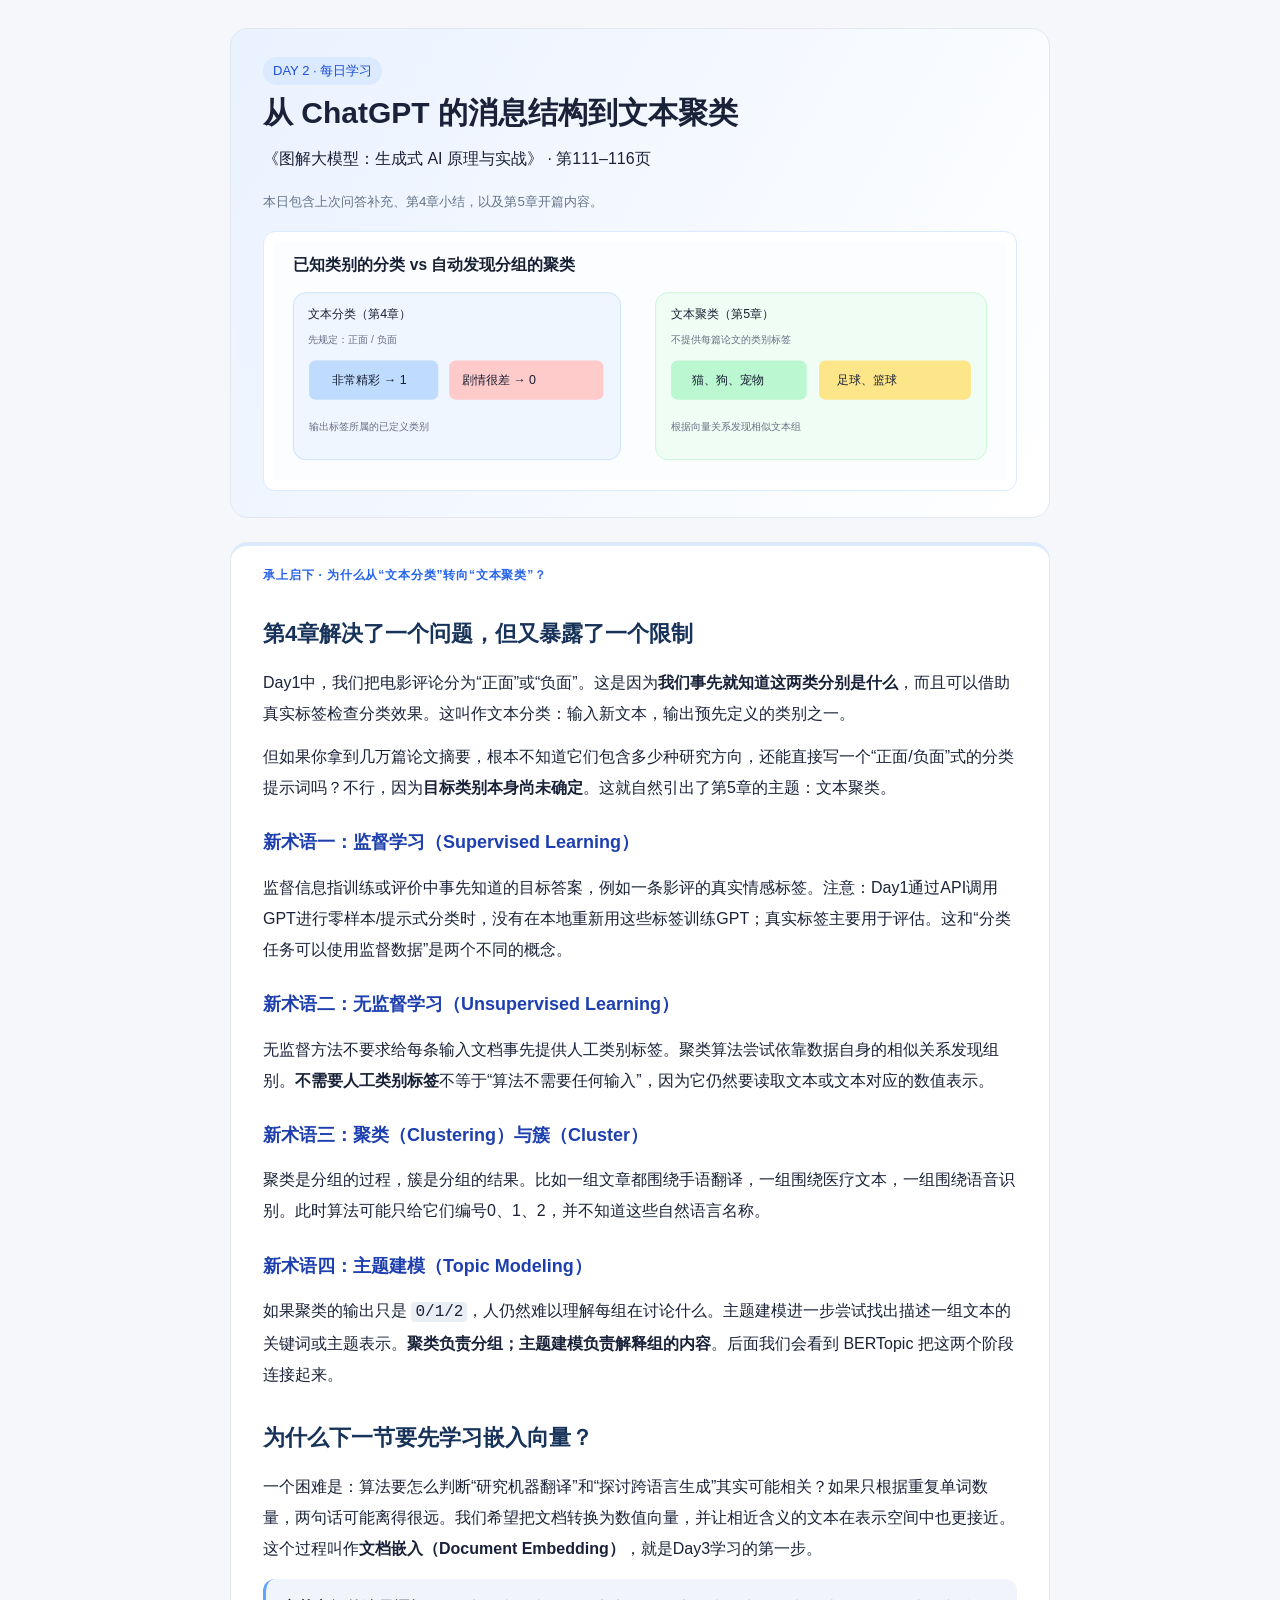
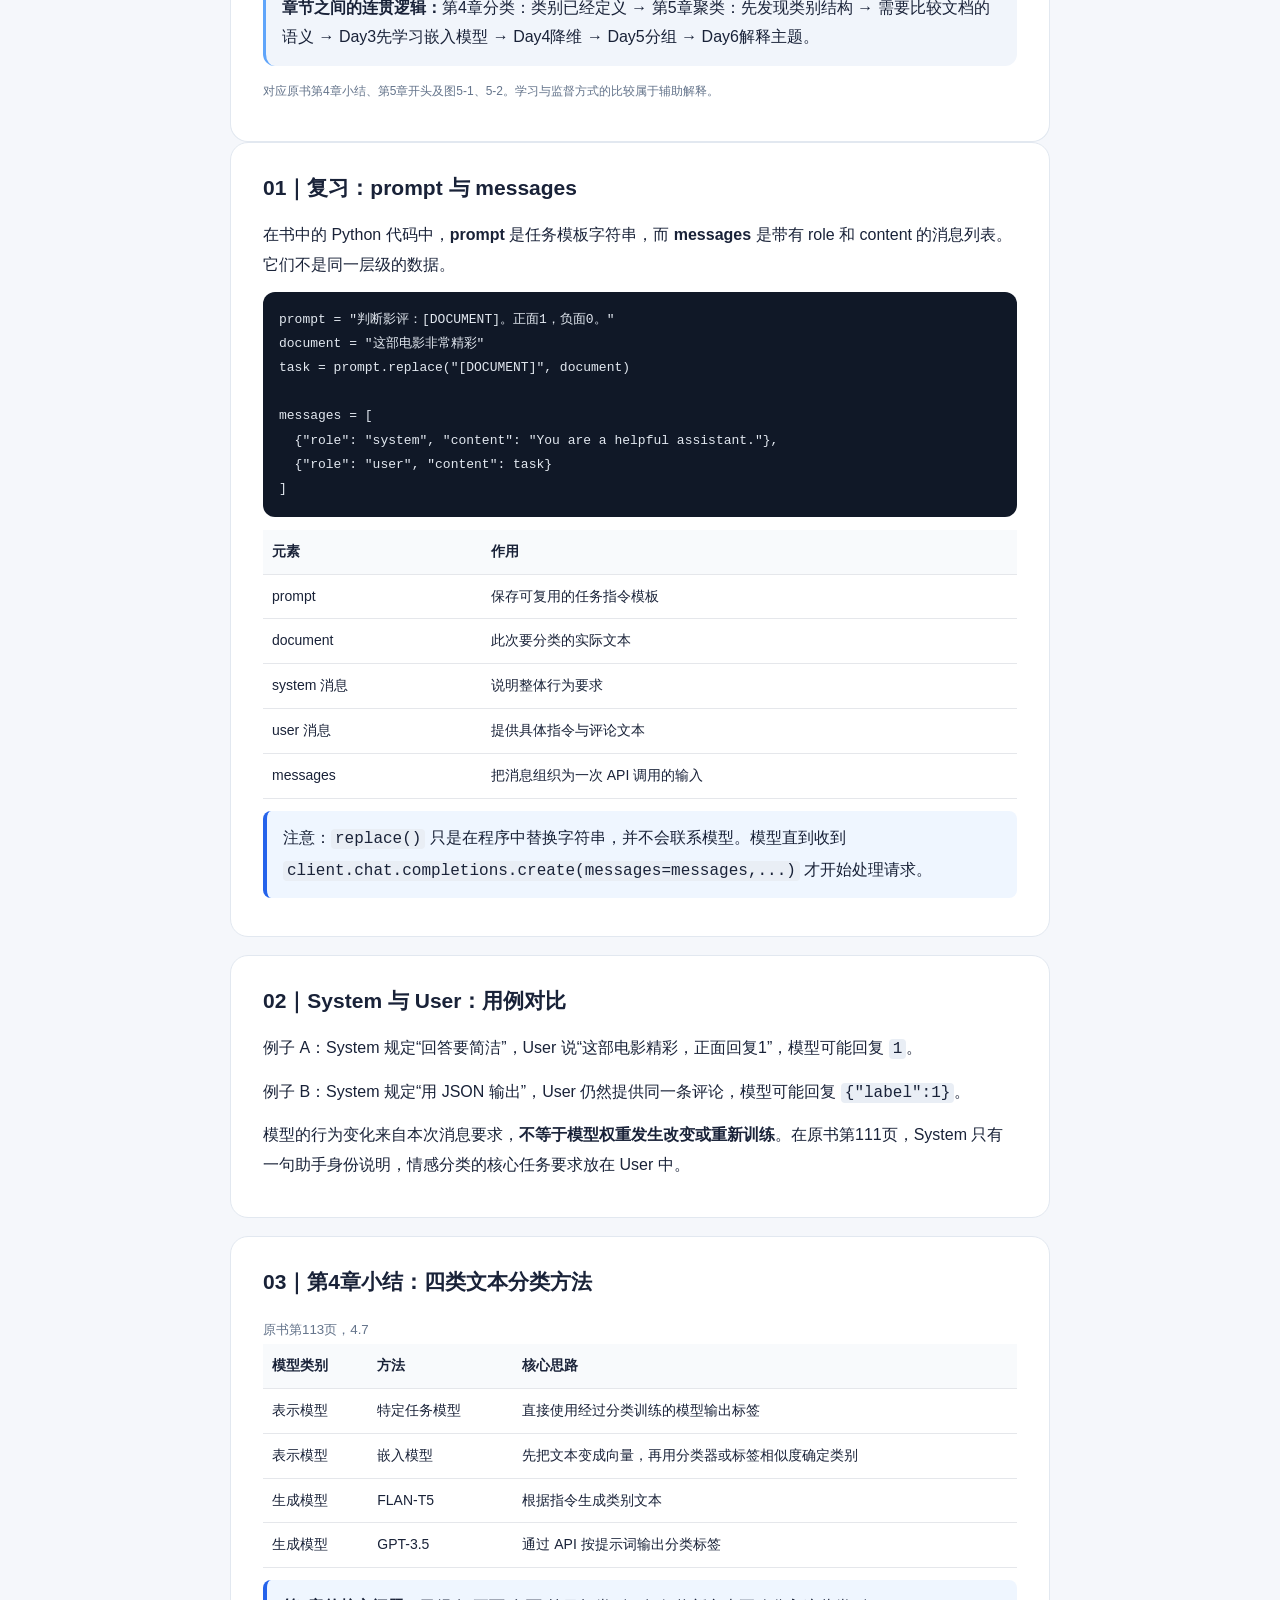
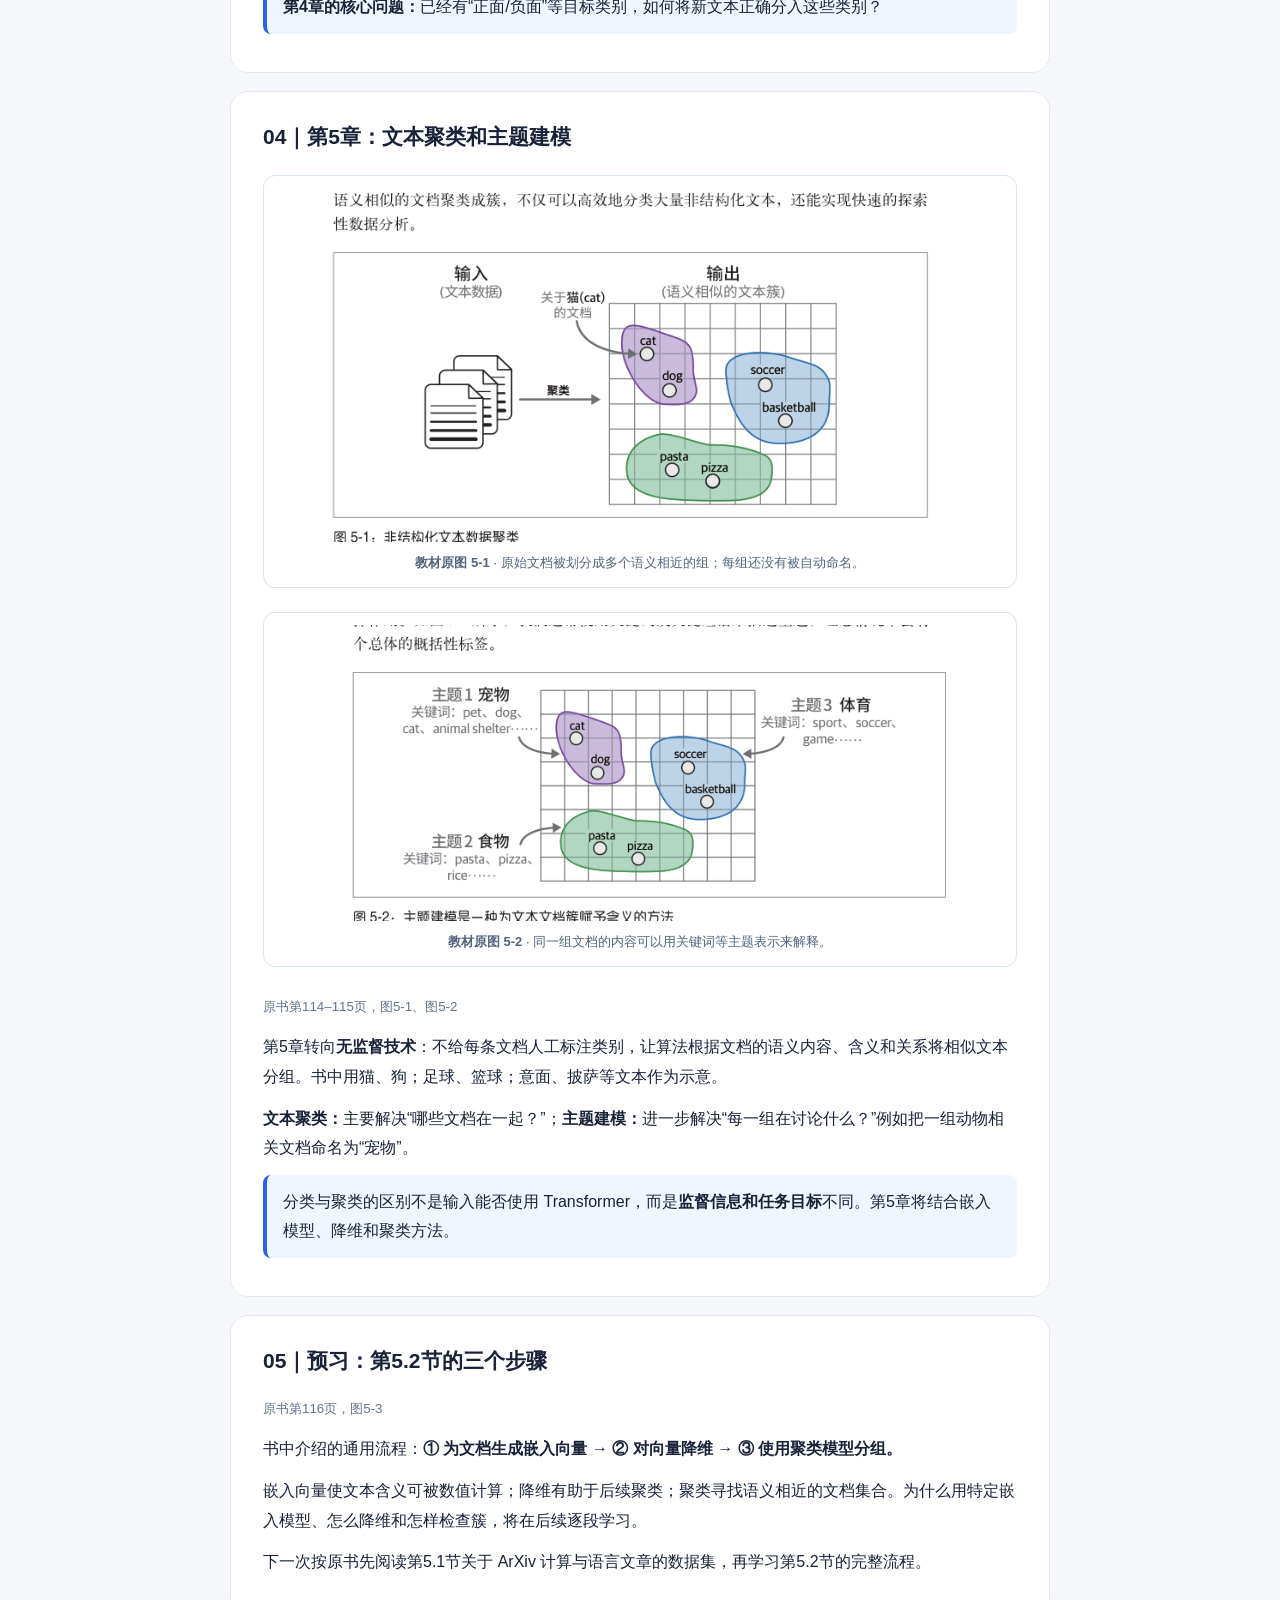
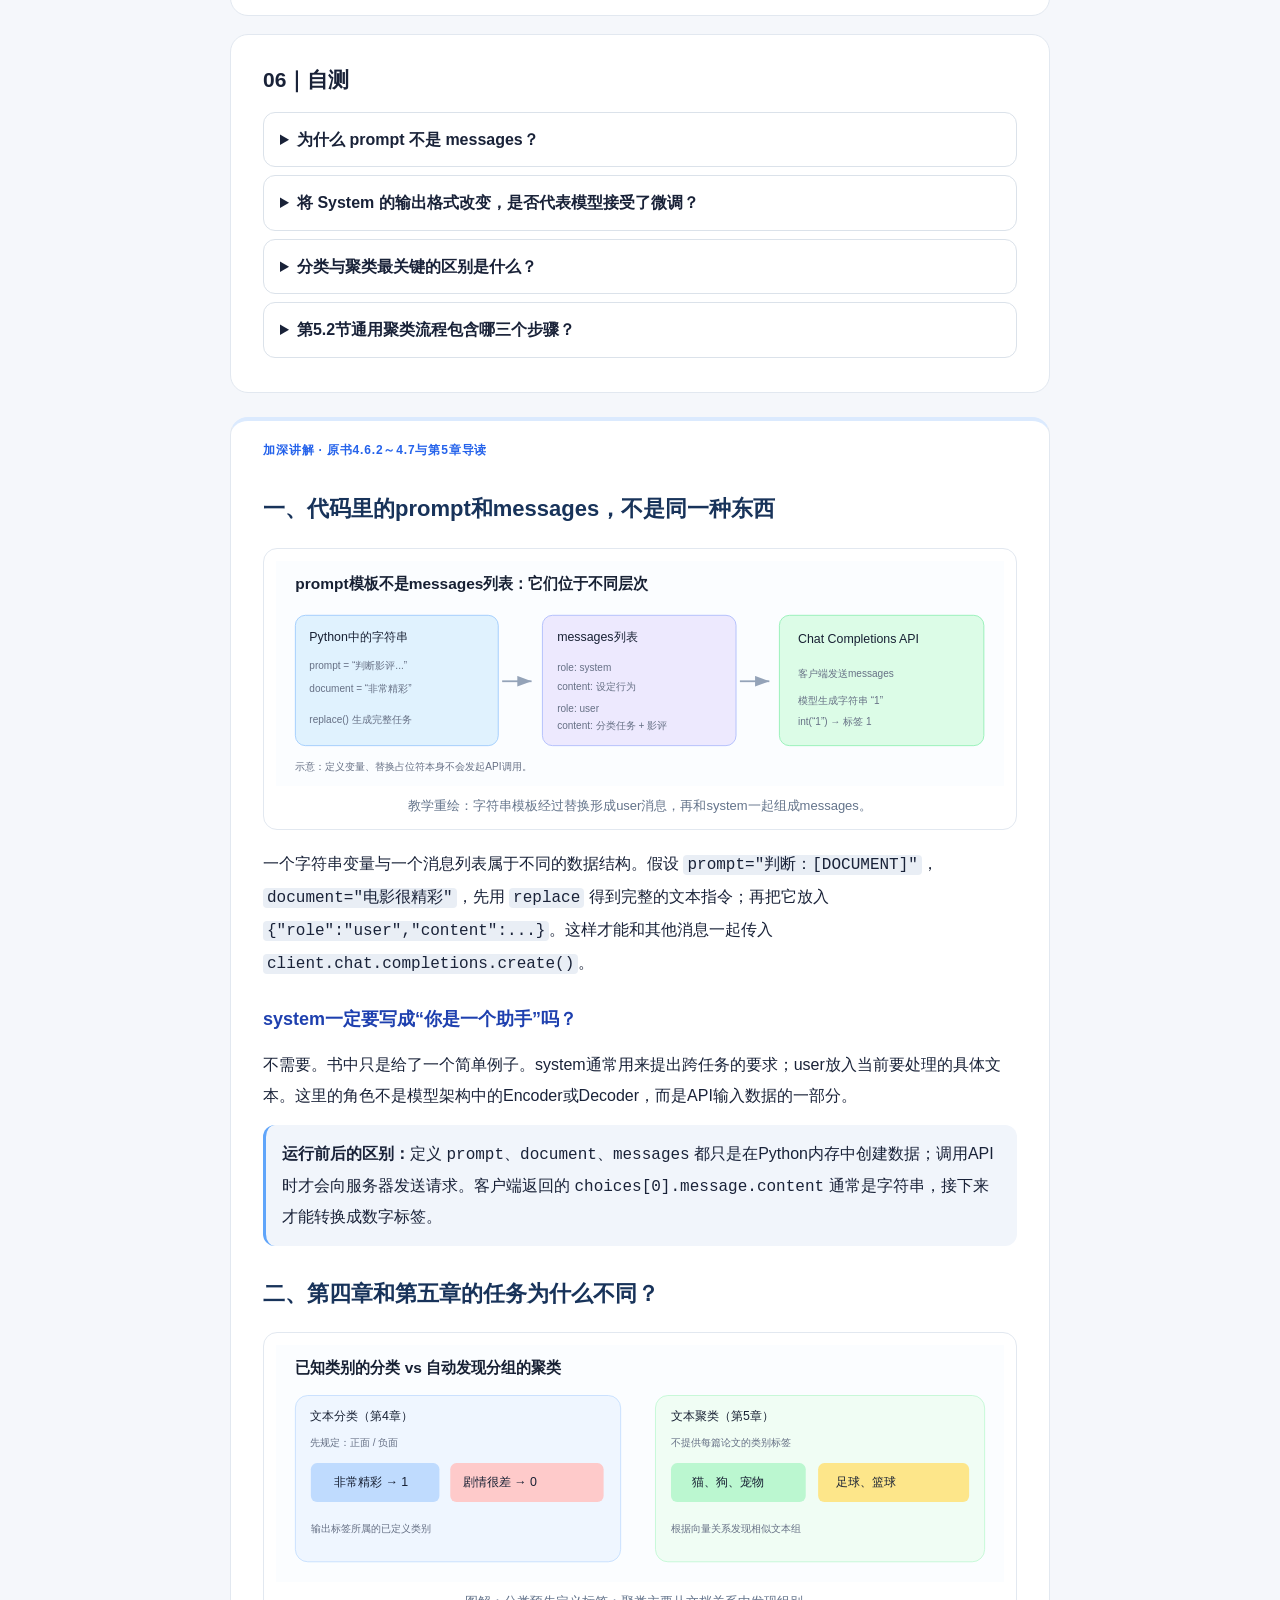
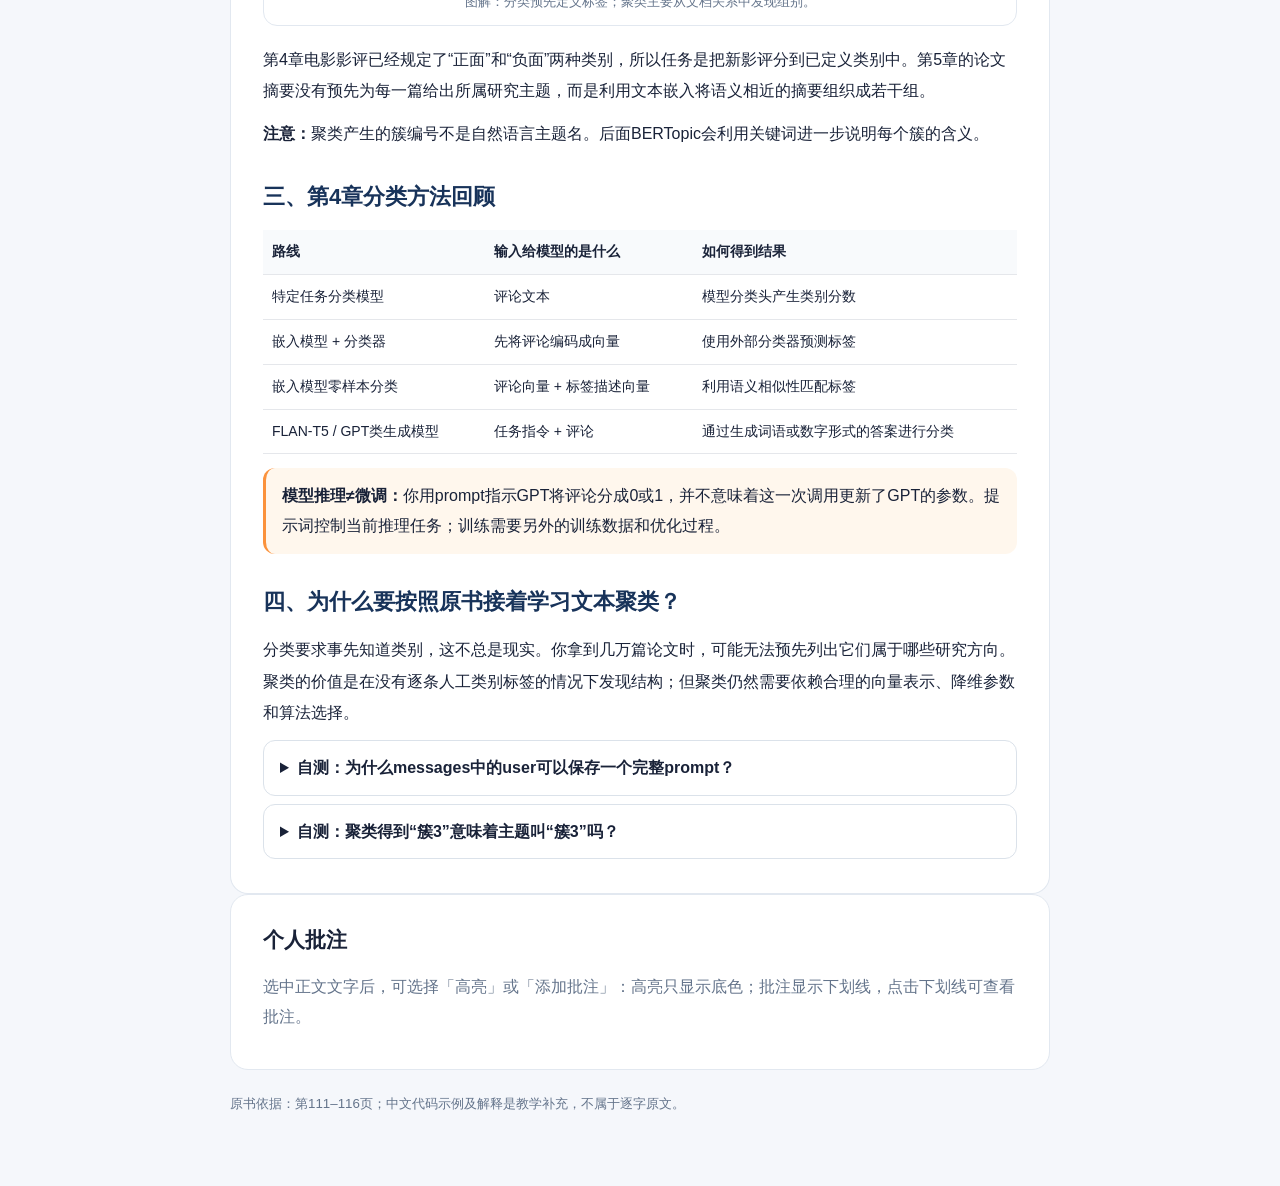
==== commit baca6133: "Connect Day 2 topics with prerequisite and next-step explanations" ====
--- a/day2.html
+++ b/day2.html
@@ -29,6 +29,18 @@
 </head>
 <body data-study-day="2"><div class="wrap">
 <header><div class="pill">DAY 2 · 每日学习</div><h1>从 ChatGPT 的消息结构到文本聚类</h1><p>《图解大模型：生成式 AI 原理与实战》 · 第111–116页</p><small>本日包含上次问答补充、第4章小结，以及第5章开篇内容。</small><div class="study-diagram-preview" style="margin-top:16px;padding:10px;background:white;border:1px solid #dbeafe;border-radius:12px"><img src="data:image/svg+xml;charset=utf-8,%3Csvg%20xmlns%3D%22http%3A%2F%2Fwww.w3.org%2F2000%2Fsvg%22%20viewBox%3D%220%200%20940%20305%22%20width%3D%22940%22%20height%3D%22305%22%20role%3D%22img%22%3E%3Cdefs%3E%3Cstyle%3E.t%7Bfont%3A16px%20'PingFang%20SC'%2C'Microsoft%20YaHei'%2CArial%2Csans-serif%3Bfill%3A%23172033%7D.s%7Bfont%3A13px%20'PingFang%20SC'%2C'Microsoft%20YaHei'%2CArial%2Csans-serif%3Bfill%3A%23667085%7D.h%7Bfont%3Abold%2020px%20'PingFang%20SC'%2C'Microsoft%20YaHei'%2CArial%2Csans-serif%3Bfill%3A%23172033%7D.a%7Bstroke%3A%2394a3b8%3Bstroke-width%3A2.3%3Bfill%3Anone%3Bmarker-end%3Aurl(%23arrow)%7D%3C%2Fstyle%3E%3Cmarker%20id%3D%22arrow%22%20markerWidth%3D%2210%22%20markerHeight%3D%2210%22%20refX%3D%228%22%20refY%3D%223%22%20orient%3D%22auto%22%3E%3Cpath%20d%3D%22M0%200L8%203L0%206%22%20fill%3D%22%2394a3b8%22%2F%3E%3C%2Fmarker%3E%3C%2Fdefs%3E%3Crect%20width%3D%22940%22%20height%3D%22305%22%20fill%3D%22%23fbfdff%22%2F%3E%0A%3Ctext%20class%3D%22h%22%20x%3D%2225%22%20y%3D%2236%22%3E%E5%B7%B2%E7%9F%A5%E7%B1%BB%E5%88%AB%E7%9A%84%E5%88%86%E7%B1%BB%20vs%20%E8%87%AA%E5%8A%A8%E5%8F%91%E7%8E%B0%E5%88%86%E7%BB%84%E7%9A%84%E8%81%9A%E7%B1%BB%3C%2Ftext%3E%0A%3Crect%20x%3D%2225%22%20y%3D%2265%22%20rx%3D%2216%22%20width%3D%22420%22%20height%3D%22214%22%20fill%3D%22%23eff6ff%22%20stroke%3D%22%23bfdbfe%22%2F%3E%0A%3Ctext%20class%3D%22t%22%20x%3D%2244%22%20y%3D%2297%22%20font-weight%3D%22bold%22%3E%E6%96%87%E6%9C%AC%E5%88%86%E7%B1%BB%EF%BC%88%E7%AC%AC4%E7%AB%A0%EF%BC%89%3C%2Ftext%3E%3Ctext%20class%3D%22s%22%20x%3D%2244%22%20y%3D%22130%22%3E%E5%85%88%E8%A7%84%E5%AE%9A%EF%BC%9A%E6%AD%A3%E9%9D%A2%20%2F%20%E8%B4%9F%E9%9D%A2%3C%2Ftext%3E%0A%3Crect%20x%3D%2245%22%20y%3D%22152%22%20rx%3D%228%22%20width%3D%22166%22%20height%3D%2250%22%20fill%3D%22%23bfdbfe%22%2F%3E%3Ctext%20class%3D%22t%22%20x%3D%2275%22%20y%3D%22182%22%3E%E9%9D%9E%E5%B8%B8%E7%B2%BE%E5%BD%A9%20%E2%86%92%201%3C%2Ftext%3E%0A%3Crect%20x%3D%22225%22%20y%3D%22152%22%20rx%3D%228%22%20width%3D%22198%22%20height%3D%2250%22%20fill%3D%22%23fecaca%22%2F%3E%3Ctext%20class%3D%22t%22%20x%3D%22241%22%20y%3D%22182%22%3E%E5%89%A7%E6%83%85%E5%BE%88%E5%B7%AE%20%E2%86%92%200%3C%2Ftext%3E%0A%3Ctext%20class%3D%22s%22%20x%3D%2245%22%20y%3D%22241%22%3E%E8%BE%93%E5%87%BA%E6%A0%87%E7%AD%BE%E6%89%80%E5%B1%9E%E7%9A%84%E5%B7%B2%E5%AE%9A%E4%B9%89%E7%B1%BB%E5%88%AB%3C%2Ftext%3E%0A%3Crect%20x%3D%22490%22%20y%3D%2265%22%20rx%3D%2216%22%20width%3D%22425%22%20height%3D%22214%22%20fill%3D%22%23f0fdf4%22%20stroke%3D%22%23bbf7d0%22%2F%3E%0A%3Ctext%20class%3D%22t%22%20x%3D%22510%22%20y%3D%2297%22%20font-weight%3D%22bold%22%3E%E6%96%87%E6%9C%AC%E8%81%9A%E7%B1%BB%EF%BC%88%E7%AC%AC5%E7%AB%A0%EF%BC%89%3C%2Ftext%3E%3Ctext%20class%3D%22s%22%20x%3D%22510%22%20y%3D%22130%22%3E%E4%B8%8D%E6%8F%90%E4%BE%9B%E6%AF%8F%E7%AF%87%E8%AE%BA%E6%96%87%E7%9A%84%E7%B1%BB%E5%88%AB%E6%A0%87%E7%AD%BE%3C%2Ftext%3E%0A%3Crect%20x%3D%22510%22%20y%3D%22152%22%20rx%3D%228%22%20width%3D%22174%22%20height%3D%2250%22%20fill%3D%22%23bbf7d0%22%2F%3E%3Ctext%20class%3D%22t%22%20x%3D%22537%22%20y%3D%22182%22%3E%E7%8C%AB%E3%80%81%E7%8B%97%E3%80%81%E5%AE%A0%E7%89%A9%3C%2Ftext%3E%0A%3Crect%20x%3D%22700%22%20y%3D%22152%22%20rx%3D%228%22%20width%3D%22195%22%20height%3D%2250%22%20fill%3D%22%23fde68a%22%2F%3E%3Ctext%20class%3D%22t%22%20x%3D%22723%22%20y%3D%22182%22%3E%E8%B6%B3%E7%90%83%E3%80%81%E7%AF%AE%E7%90%83%3C%2Ftext%3E%0A%3Ctext%20class%3D%22s%22%20x%3D%22510%22%20y%3D%22241%22%3E%E6%A0%B9%E6%8D%AE%E5%90%91%E9%87%8F%E5%85%B3%E7%B3%BB%E5%8F%91%E7%8E%B0%E7%9B%B8%E4%BC%BC%E6%96%87%E6%9C%AC%E7%BB%84%3C%2Ftext%3E%3C%2Fsvg%3E" alt="Day 2 核心知识图解" style="display:block;width:100%;height:auto;max-height:340px;object-fit:contain"></div></header>
+<section class="study-longread study-story" id="learning-thread"><div class="kicker">承上启下 · 为什么从“文本分类”转向“文本聚类”？</div>
+<h2>第4章解决了一个问题，但又暴露了一个限制</h2>
+<p>Day1中，我们把电影评论分为“正面”或“负面”。这是因为<b>我们事先就知道这两类分别是什么</b>，而且可以借助真实标签检查分类效果。这叫作文本分类：输入新文本，输出预先定义的类别之一。</p>
+<p>但如果你拿到几万篇论文摘要，根本不知道它们包含多少种研究方向，还能直接写一个“正面/负面”式的分类提示词吗？不行，因为<b>目标类别本身尚未确定</b>。这就自然引出了第5章的主题：文本聚类。</p>
+<h3>新术语一：监督学习（Supervised Learning）</h3><p>监督信息指训练或评价中事先知道的目标答案，例如一条影评的真实情感标签。注意：Day1通过API调用GPT进行零样本/提示式分类时，没有在本地重新用这些标签训练GPT；真实标签主要用于评估。这和“分类任务可以使用监督数据”是两个不同的概念。</p>
+<h3>新术语二：无监督学习（Unsupervised Learning）</h3><p>无监督方法不要求给每条输入文档事先提供人工类别标签。聚类算法尝试依靠数据自身的相似关系发现组别。<b>不需要人工类别标签</b>不等于“算法不需要任何输入”，因为它仍然要读取文本或文本对应的数值表示。</p>
+<h3>新术语三：聚类（Clustering）与簇（Cluster）</h3><p>聚类是分组的过程，簇是分组的结果。比如一组文章都围绕手语翻译，一组围绕医疗文本，一组围绕语音识别。此时算法可能只给它们编号0、1、2，并不知道这些自然语言名称。</p>
+<h3>新术语四：主题建模（Topic Modeling）</h3><p>如果聚类的输出只是 <code>0/1/2</code>，人仍然难以理解每组在讨论什么。主题建模进一步尝试找出描述一组文本的关键词或主题表示。<b>聚类负责分组；主题建模负责解释组的内容</b>。后面我们会看到 BERTopic 把这两个阶段连接起来。</p>
+<h2>为什么下一节要先学习嵌入向量？</h2>
+<p>一个困难是：算法要怎么判断“研究机器翻译”和“探讨跨语言生成”其实可能相关？如果只根据重复单词数量，两句话可能离得很远。我们希望把文档转换为数值向量，并让相近含义的文本在表示空间中也更接近。这个过程叫作<b>文档嵌入（Document Embedding）</b>，就是Day3学习的第一步。</p>
+<div class="explain"><b>章节之间的连贯逻辑：</b>第4章分类：类别已经定义 → 第5章聚类：先发现类别结构 → 需要比较文档的语义 → Day3先学习嵌入模型 → Day4降维 → Day5分组 → Day6解释主题。</div>
+<p class="page-ref">对应原书第4章小结、第5章开头及图5-1、5-2。学习与监督方式的比较属于辅助解释。</p></section>
 <section><h2>01｜复习：prompt 与 messages</h2><p>在书中的 Python 代码中，<b>prompt</b> 是任务模板字符串，而 <b>messages</b> 是带有 role 和 content 的消息列表。它们不是同一层级的数据。</p>
 <pre>prompt = "判断影评：[DOCUMENT]。正面1，负面0。"
 document = "这部电影非常精彩"
